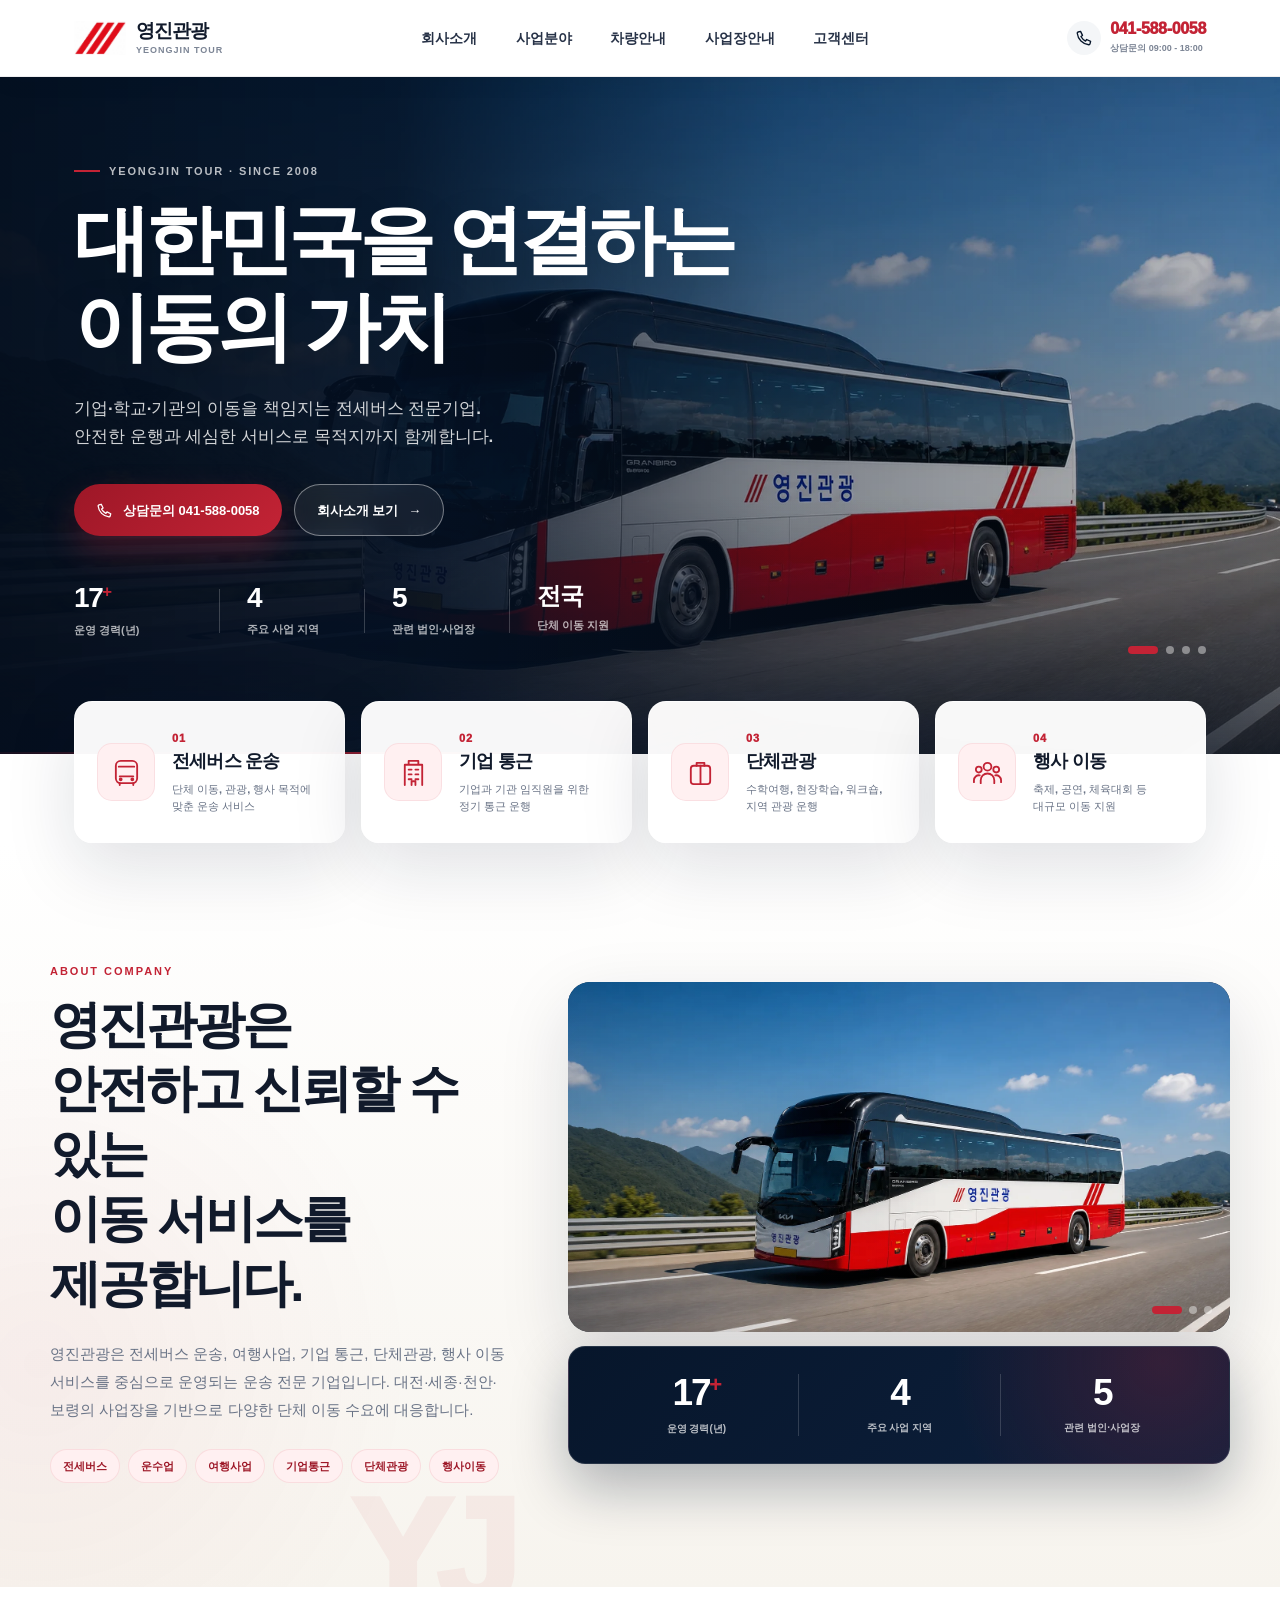
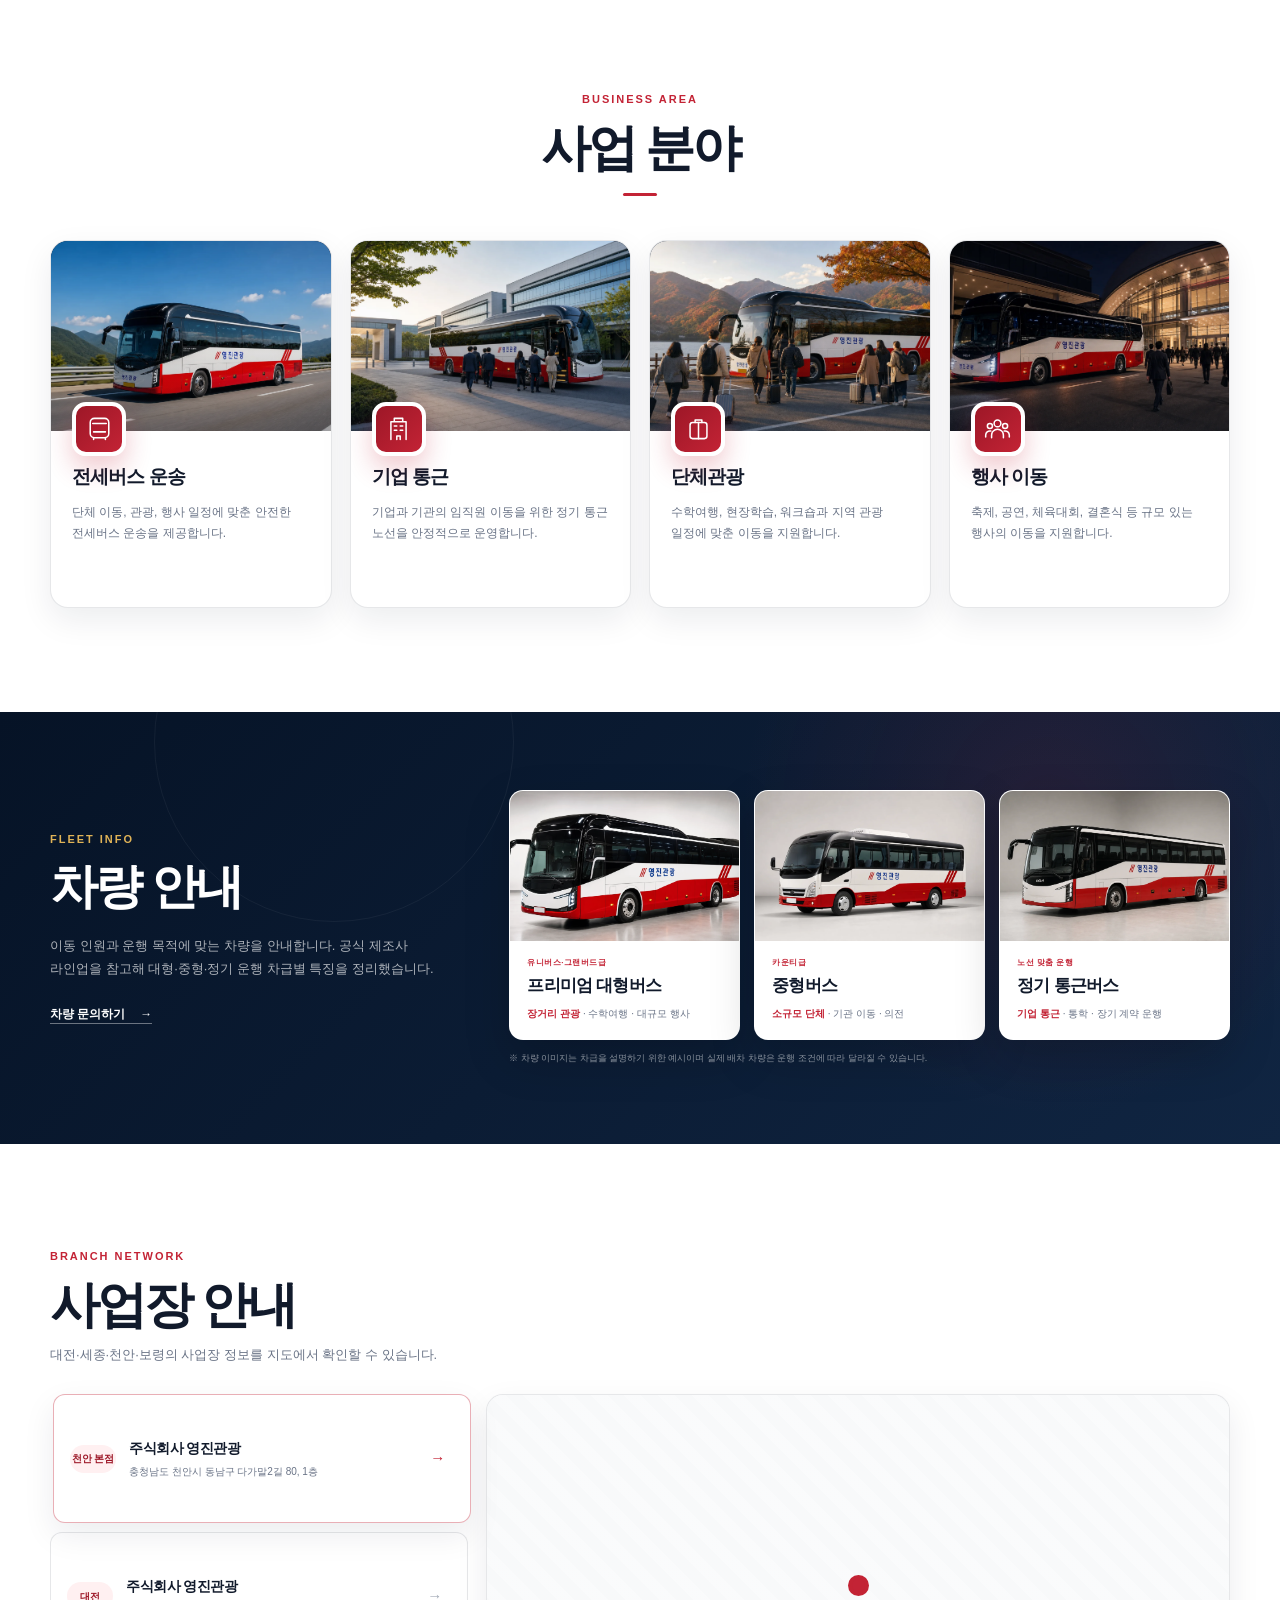
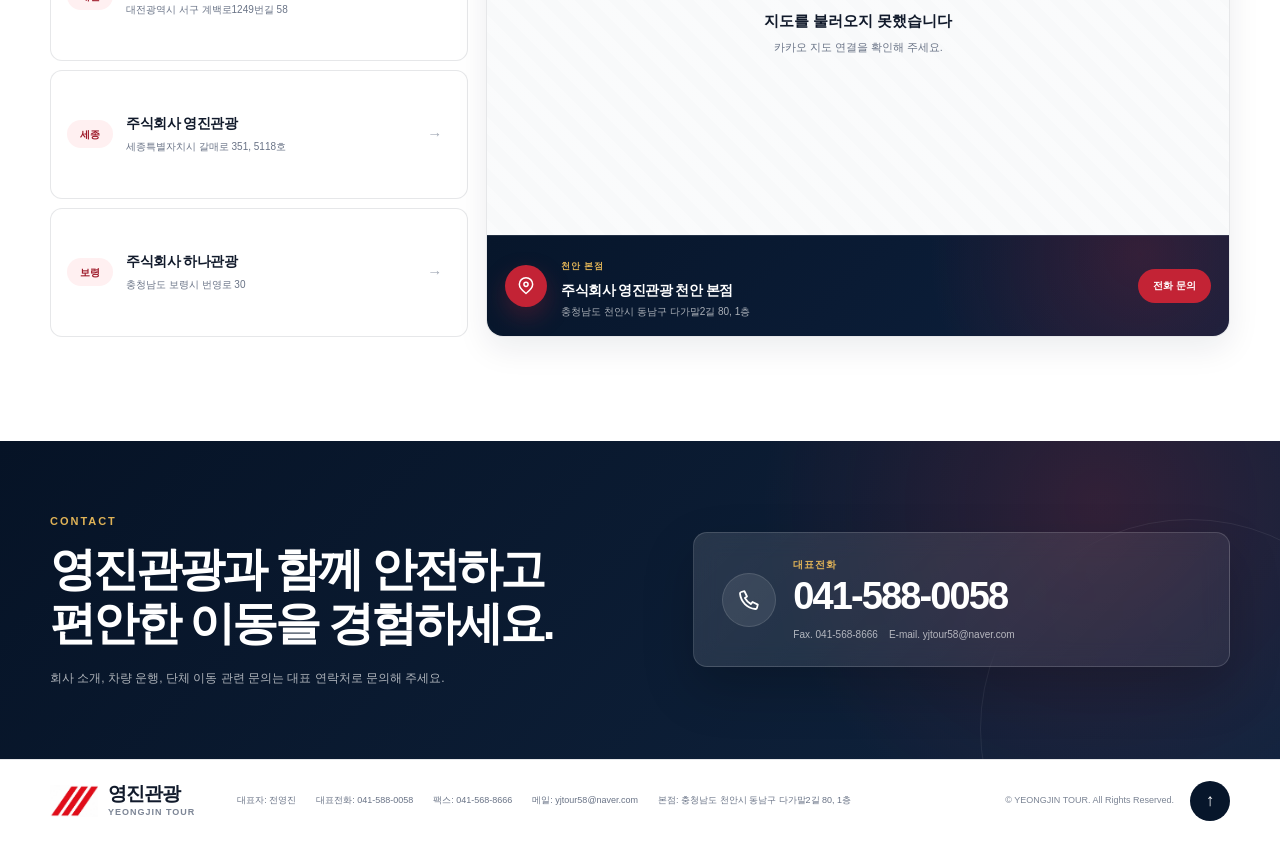
==== index.html @ 0e2caf99 "Remove registration section and mobile menu arrows" ====
<!DOCTYPE html>
<html lang="ko">
<head>
  <meta charset="UTF-8">
  <meta name="viewport" content="width=device-width, initial-scale=1, viewport-fit=cover">
  <meta name="theme-color" content="#07162b">
  <meta name="format-detection" content="telephone=no">

  <title>영진관광 | 전세버스·단체 이동 전문 기업</title>
  <meta
    name="description"
    content="영진관광은 대전·세종·천안·보령을 기반으로 전세버스, 기업 통근, 단체관광, 수학여행, 행사 이동 서비스를 제공하는 운송 전문 기업입니다."
  >

  <link rel="stylesheet" href="./styles.css?v=yj-mobile-arrow-clean-20260720">
</head>

<body>
  <a class="skip-link" href="#mainContent">본문 바로가기</a>

  <header class="site-header" id="top">
    <div class="header-inner">
      <a class="brand" href="#top" aria-label="영진관광 홈">
        <span class="brand-slash-mark" aria-hidden="true"></span>
        <span class="brand-copy">
          <strong>영진관광</strong>
          <small>YEONGJIN TOUR</small>
        </span>
      </a>

      <nav class="desktop-nav" aria-label="주요 메뉴">
        <a href="#about">회사소개</a>
        <a href="#business">사업분야</a>
        <a href="#fleet">차량안내</a>
        <a href="#locations">사업장안내</a>
        <a href="#contact">고객센터</a>
      </nav>

      <a class="header-contact" href="tel:0415880058" aria-label="영진관광 전화 041-588-0058">
        <span class="header-contact-icon" aria-hidden="true">
          <svg viewBox="0 0 24 24">
            <path d="M7.4 3.2 10 8.5 7.9 10a15.6 15.6 0 0 0 6.1 6.1l1.5-2.1 5.3 2.6-.8 3.2c-.2.8-.9 1.3-1.7 1.2C10.1 20.1 3.9 13.9 3 5.7c-.1-.8.4-1.5 1.2-1.7l3.2-.8Z"></path>
          </svg>
        </span>
        <span>
          <strong>041-588-0058</strong>
          <small>상담문의 09:00 - 18:00</small>
        </span>
      </a>

      <button
        class="menu-button"
        id="menuButton"
        type="button"
        aria-expanded="false"
        aria-controls="mobileNav"
      >
        <span></span>
        <span></span>
        <span></span>
        <span class="sr-only">메뉴 열기</span>
      </button>
    </div>

    <nav class="mobile-nav" id="mobileNav" aria-label="모바일 메뉴">
      <a href="#about">회사소개</a>
      <a href="#business">사업분야</a>
      <a href="#fleet">차량안내</a>
      <a href="#locations">사업장안내</a>
      <a href="#contact">고객센터</a>
      <a class="mobile-call" href="tel:0415880058">전화 연결 041-588-0058</a>
    </nav>
  </header>

  <main id="mainContent">
    <section class="hero-section" aria-labelledby="heroTitle">
      <div class="hero-slider" aria-hidden="true">
        <div class="hero-slider-track">
          <div class="hero-slide">
            <img
              class="hero-image"
              src="./assets/generated/business-charter.webp"
              alt=""
              fetchpriority="high"
              decoding="async"
            >
          </div>
          <div class="hero-slide">
            <img
              class="hero-image"
              src="./assets/generated/business-commute.webp"
              alt=""
              decoding="async"
            >
          </div>
          <div class="hero-slide">
            <img
              class="hero-image"
              src="./assets/generated/business-tour.webp"
              alt=""
              decoding="async"
            >
          </div>
          <div class="hero-slide">
            <img
              class="hero-image"
              src="./assets/generated/business-event.webp"
              alt=""
              decoding="async"
            >
          </div>
        </div>
      </div>
      <div class="hero-shade" aria-hidden="true"></div>
      <div class="hero-route" aria-hidden="true"></div>

      <div class="hero-inner">
        <div class="hero-copy">
          <p class="hero-eyebrow">YEONGJIN TOUR · SINCE 2008</p>
          <h1 id="heroTitle">
            대한민국을 연결하는<br>
            <span>이동의 가치</span>
          </h1>
          <p class="hero-description">
            기업·학교·기관의 이동을 책임지는 전세버스 전문기업.<br>
            안전한 운행과 세심한 서비스로 목적지까지 함께합니다.
          </p>

          <div class="hero-actions">
            <a class="button button-primary" href="tel:0415880058">
              <svg viewBox="0 0 24 24" aria-hidden="true">
                <path d="M7.4 3.2 10 8.5 7.9 10a15.6 15.6 0 0 0 6.1 6.1l1.5-2.1 5.3 2.6-.8 3.2c-.2.8-.9 1.3-1.7 1.2C10.1 20.1 3.9 13.9 3 5.7c-.1-.8.4-1.5 1.2-1.7l3.2-.8Z"></path>
              </svg>
              상담문의 041-588-0058
            </a>
            <a class="button button-ghost" href="#about">
              회사소개 보기
              <span aria-hidden="true">→</span>
            </a>
          </div>
        </div>

        <div class="hero-stats" aria-label="영진관광 주요 현황">
          <article>
            <strong>17<sup>+</sup></strong>
            <span>운영 경력(년)</span>
          </article>
          <article>
            <strong>4</strong>
            <span>주요 사업 지역</span>
          </article>
          <article>
            <strong>5</strong>
            <span>관련 법인·사업장</span>
          </article>
          <article>
            <strong class="stat-word">전국</strong>
            <span>단체 이동 지원</span>
          </article>
        </div>
      </div>

      <div class="hero-pagination" aria-label="메인 배너 선택">
        <button class="active" type="button" data-hero-slide="0" aria-label="전세버스 운송 배너 보기" aria-current="true"></button>
        <button type="button" data-hero-slide="1" aria-label="기업 통근 배너 보기"></button>
        <button type="button" data-hero-slide="2" aria-label="단체관광 배너 보기"></button>
        <button type="button" data-hero-slide="3" aria-label="행사 이동 배너 보기"></button>
      </div>
    </section>

    <section class="service-overview" aria-label="주요 서비스">
      <article class="overview-card">
        <span class="overview-icon" aria-hidden="true">
          <svg viewBox="0 0 32 32">
            <rect x="5" y="4" width="22" height="23" rx="5"></rect>
            <path d="M8 10h16M9 20h14M9 27v2M23 27v2"></path>
            <circle cx="10" cy="23" r="1"></circle>
            <circle cx="22" cy="23" r="1"></circle>
          </svg>
        </span>
        <div>
          <small>01</small>
          <h2>전세버스 운송</h2>
          <p>단체 이동, 관광, 행사 목적에 맞춘 운송 서비스</p>
        </div>
      </article>

      <article class="overview-card">
        <span class="overview-icon" aria-hidden="true">
          <svg viewBox="0 0 32 32">
            <path d="M7 29V8h18v21M11 8V4h10v4M11 13h3M18 13h3M11 18h3M18 18h3M11 23h3M18 23h3M14 29v-4h4v4"></path>
          </svg>
        </span>
        <div>
          <small>02</small>
          <h2>기업 통근</h2>
          <p>기업과 기관 임직원을 위한 정기 통근 운행</p>
        </div>
      </article>

      <article class="overview-card">
        <span class="overview-icon" aria-hidden="true">
          <svg viewBox="0 0 32 32">
            <rect x="6" y="9" width="20" height="19" rx="3"></rect>
            <path d="M12 9V6h8v3M16 9v19"></path>
          </svg>
        </span>
        <div>
          <small>03</small>
          <h2>단체관광</h2>
          <p>수학여행, 현장학습, 워크숍, 지역 관광 운행</p>
        </div>
      </article>

      <article class="overview-card">
        <span class="overview-icon" aria-hidden="true">
          <svg viewBox="0 0 32 32">
            <circle cx="16" cy="10" r="4"></circle>
            <circle cx="7" cy="13" r="3"></circle>
            <circle cx="25" cy="13" r="3"></circle>
            <path d="M9 27v-3a7 7 0 0 1 14 0v3M2 26v-2a5 5 0 0 1 6-5M30 26v-2a5 5 0 0 0-6-5"></path>
          </svg>
        </span>
        <div>
          <small>04</small>
          <h2>행사 이동</h2>
          <p>축제, 공연, 체육대회 등 대규모 이동 지원</p>
        </div>
      </article>
    </section>

    <section class="about-section section" id="about" aria-labelledby="aboutTitle">
      <div class="about-inner">
        <div class="about-copy">
          <p class="section-eyebrow">ABOUT COMPANY</p>
          <h2 id="aboutTitle">
            영진관광은<br>
            안전하고 신뢰할 수 있는<br>
            이동 서비스를 제공합니다.
          </h2>
          <p>
            영진관광은 전세버스 운송, 여행사업, 기업 통근, 단체관광,
            행사 이동 서비스를 중심으로 운영되는 운송 전문 기업입니다.
            대전·세종·천안·보령의 사업장을 기반으로 다양한 단체 이동 수요에 대응합니다.
          </p>

          <div class="keyword-list" aria-label="주요 업무">
            <span>전세버스</span>
            <span>운수업</span>
            <span>여행사업</span>
            <span>기업통근</span>
            <span>단체관광</span>
            <span>행사이동</span>
          </div>
        </div>

        <div class="about-visual">
          <div class="about-photo-wrap">
            <div class="about-slider-track">
              <figure class="about-slide">
                <img
                  src="./assets/generated/business-charter.webp"
                  alt="산길을 운행하는 영진관광 전세버스"
                  loading="lazy"
                >
              </figure>
              <figure class="about-slide">
                <img
                  src="./assets/generated/business-commute.webp"
                  alt="기업 통근 승객을 태우는 영진관광 버스"
                  loading="lazy"
                >
              </figure>
              <figure class="about-slide">
                <img
                  src="./assets/generated/business-tour.webp"
                  alt="여행객과 함께하는 영진관광 단체관광 버스"
                  loading="lazy"
                >
              </figure>
            </div>

            <div class="about-pagination" aria-label="회사소개 사진 선택">
              <button class="active" type="button" data-about-slide="0" aria-label="전세버스 사진 보기" aria-current="true"></button>
              <button type="button" data-about-slide="1" aria-label="기업 통근 사진 보기"></button>
              <button type="button" data-about-slide="2" aria-label="단체관광 사진 보기"></button>
            </div>
          </div>

          <div class="about-stat-panel">
            <article>
              <strong>17<sup>+</sup></strong>
              <span>운영 경력(년)</span>
            </article>
            <article>
              <strong>4</strong>
              <span>주요 사업 지역</span>
            </article>
            <article>
              <strong>5</strong>
              <span>관련 법인·사업장</span>
            </article>
          </div>
        </div>
      </div>
      <span class="about-watermark" aria-hidden="true">YJ</span>
    </section>

    <section class="business-section section" id="business" aria-labelledby="businessTitle">
      <div class="section-heading centered">
        <p class="section-eyebrow">BUSINESS AREA</p>
        <h2 id="businessTitle">사업 분야</h2>
        <span class="heading-line" aria-hidden="true"></span>
      </div>

      <div class="business-grid">
        <article class="business-card">
          <div class="business-photo business-photo-bus">
            <img src="./assets/generated/business-charter.webp" alt="산을 배경으로 고속도로를 달리는 영진관광 전세버스" loading="lazy">
          </div>
          <div class="business-body">
            <span class="business-icon" aria-hidden="true">
              <svg viewBox="0 0 32 32">
                <rect x="5" y="4" width="22" height="23" rx="5"></rect>
                <path d="M8 10h16M9 20h14M9 27v2M23 27v2"></path>
              </svg>
            </span>
            <h3>전세버스 운송</h3>
            <p>단체 이동, 관광, 행사 일정에 맞춘 안전한 전세버스 운송을 제공합니다.</p>
          </div>
        </article>

        <article class="business-card">
          <div class="business-photo business-photo-commute">
            <img src="./assets/generated/business-commute.webp" alt="기업 임직원이 탑승하는 영진관광 통근버스" loading="lazy">
          </div>
          <div class="business-body">
            <span class="business-icon" aria-hidden="true">
              <svg viewBox="0 0 32 32">
                <path d="M7 29V8h18v21M11 8V4h10v4M11 13h3M18 13h3M11 18h3M18 18h3M14 29v-4h4v4"></path>
              </svg>
            </span>
            <h3>기업 통근</h3>
            <p>기업과 기관의 임직원 이동을 위한 정기 통근 노선을 안정적으로 운영합니다.</p>
          </div>
        </article>

        <article class="business-card">
          <div class="business-photo business-photo-tour">
            <img src="./assets/generated/business-tour.webp" alt="관광지에서 여행객을 태우는 영진관광 버스" loading="lazy">
          </div>
          <div class="business-body">
            <span class="business-icon" aria-hidden="true">
              <svg viewBox="0 0 32 32">
                <rect x="6" y="9" width="20" height="19" rx="3"></rect>
                <path d="M12 9V6h8v3M16 9v19"></path>
              </svg>
            </span>
            <h3>단체관광</h3>
            <p>수학여행, 현장학습, 워크숍과 지역 관광 일정에 맞춘 이동을 지원합니다.</p>
          </div>
        </article>

        <article class="business-card">
          <div class="business-photo business-photo-event">
            <img src="./assets/generated/business-event.webp" alt="행사장 앞에서 참가자 이동을 지원하는 영진관광 버스" loading="lazy">
          </div>
          <div class="business-body">
            <span class="business-icon" aria-hidden="true">
              <svg viewBox="0 0 32 32">
                <circle cx="16" cy="10" r="4"></circle>
                <circle cx="7" cy="13" r="3"></circle>
                <circle cx="25" cy="13" r="3"></circle>
                <path d="M9 27v-3a7 7 0 0 1 14 0v3M2 26v-2a5 5 0 0 1 6-5M30 26v-2a5 5 0 0 0-6-5"></path>
              </svg>
            </span>
            <h3>행사 이동</h3>
            <p>축제, 공연, 체육대회, 결혼식 등 규모 있는 행사의 이동을 지원합니다.</p>
          </div>
        </article>
      </div>
    </section>

    <section class="fleet-section" id="fleet" aria-labelledby="fleetTitle">
      <div class="fleet-inner">
        <div class="fleet-copy">
          <p class="section-eyebrow light">FLEET INFO</p>
          <h2 id="fleetTitle">차량 안내</h2>
          <p>
            이동 인원과 운행 목적에 맞는 차량을 안내합니다.
            공식 제조사 라인업을 참고해 대형·중형·정기 운행 차급별 특징을 정리했습니다.
          </p>
          <a href="tel:0415880058">차량 문의하기 <span aria-hidden="true">→</span></a>
        </div>

        <div class="fleet-grid">
          <article class="fleet-card">
            <div class="fleet-photo fleet-photo-large">
              <img src="./assets/generated/fleet-large.webp" alt="영진관광 프리미엄 대형버스 예시" loading="lazy">
            </div>
            <div>
              <small>유니버스·그랜버드급</small>
              <h3>프리미엄 대형버스</h3>
              <p><span>장거리 관광</span> · 수학여행 · 대규모 행사</p>
            </div>
          </article>

          <article class="fleet-card">
            <div class="fleet-photo fleet-photo-medium">
              <img src="./assets/generated/fleet-medium.webp" alt="영진관광 중형버스 예시" loading="lazy">
            </div>
            <div>
              <small>카운티급</small>
              <h3>중형버스</h3>
              <p><span>소규모 단체</span> · 기관 이동 · 의전</p>
            </div>
          </article>

          <article class="fleet-card">
            <div class="fleet-photo fleet-photo-route">
              <img src="./assets/generated/fleet-commute.webp" alt="영진관광 정기 통근버스 예시" loading="lazy">
            </div>
            <div>
              <small>노선 맞춤 운행</small>
              <h3>정기 통근버스</h3>
              <p><span>기업 통근</span> · 통학 · 장기 계약 운행</p>
            </div>
          </article>
        </div>

        <p class="fleet-disclaimer">
          ※ 차량 이미지는 차급을 설명하기 위한 예시이며 실제 배차 차량은 운행 조건에 따라 달라질 수 있습니다.
        </p>
      </div>
    </section>

    <section class="locations-section section" id="locations" aria-labelledby="locationsTitle">
      <div class="section-heading location-heading">
        <p class="section-eyebrow">BRANCH NETWORK</p>
        <h2 id="locationsTitle">사업장 안내</h2>
        <p>대전·세종·천안·보령의 사업장 정보를 지도에서 확인할 수 있습니다.</p>
      </div>

      <div class="locations-layout">
        <div class="branch-list" aria-label="영진관광 사업장 목록">
          <button class="branch-card active" type="button" data-branch="cheonan">
            <span>천안 본점</span>
            <div>
              <strong>주식회사 영진관광</strong>
              <p>충청남도 천안시 동남구 다가말2길 80, 1층</p>
            </div>
            <i aria-hidden="true">→</i>
          </button>

          <button class="branch-card" type="button" data-branch="daejeon">
            <span>대전</span>
            <div>
              <strong>주식회사 영진관광</strong>
              <p>대전광역시 서구 계백로1249번길 58</p>
            </div>
            <i aria-hidden="true">→</i>
          </button>

          <button class="branch-card" type="button" data-branch="sejong">
            <span>세종</span>
            <div>
              <strong>주식회사 영진관광</strong>
              <p>세종특별자치시 갈매로 351, 5118호</p>
            </div>
            <i aria-hidden="true">→</i>
          </button>

          <button class="branch-card" type="button" data-branch="boryeong">
            <span>보령</span>
            <div>
              <strong>주식회사 하나관광</strong>
              <p>충청남도 보령시 번영로 30</p>
            </div>
            <i aria-hidden="true">→</i>
          </button>
        </div>

        <div class="map-panel">
          <div id="kakaoMap" class="kakao-map" aria-label="영진관광 사업장 지도">
            <div class="map-loading">
              <span class="map-loading-dot" aria-hidden="true"></span>
              <strong>지도를 불러오는 중입니다</strong>
              <p>카카오 지도 API를 확인하고 있습니다.</p>
            </div>
          </div>

          <article class="selected-branch-card" aria-live="polite">
            <span class="selected-branch-marker" aria-hidden="true">
              <svg viewBox="0 0 24 24">
                <path d="M20 10c0 5-8 11-8 11S4 15 4 10a8 8 0 1 1 16 0Z"></path>
                <circle cx="12" cy="10" r="2.5"></circle>
              </svg>
            </span>
            <div class="selected-branch-copy">
              <span id="selectedBranchRegion">천안 본점</span>
              <strong id="selectedBranchName">주식회사 영진관광 천안 본점</strong>
              <p id="selectedBranchAddress">충청남도 천안시 동남구 다가말2길 80, 1층</p>
            </div>
            <a class="selected-branch-call" href="tel:0415880058">전화 문의</a>
          </article>
        </div>
      </div>
    </section>

    <section class="contact-section" id="contact" aria-labelledby="contactTitle">
      <div class="contact-inner">
        <div class="contact-copy">
          <p class="section-eyebrow light">CONTACT</p>
          <h2 id="contactTitle">
            영진관광과 함께 안전하고<br>
            편안한 이동을 경험하세요.
          </h2>
          <p>회사 소개, 차량 운행, 단체 이동 관련 문의는 대표 연락처로 문의해 주세요.</p>
        </div>

        <a class="contact-call" href="tel:0415880058">
          <span class="contact-call-icon" aria-hidden="true">
            <svg viewBox="0 0 24 24">
              <path d="M7.4 3.2 10 8.5 7.9 10a15.6 15.6 0 0 0 6.1 6.1l1.5-2.1 5.3 2.6-.8 3.2c-.2.8-.9 1.3-1.7 1.2C10.1 20.1 3.9 13.9 3 5.7c-.1-.8.4-1.5 1.2-1.7l3.2-.8Z"></path>
            </svg>
          </span>
          <span class="contact-call-copy">
            <small>대표전화</small>
            <strong>041-588-0058</strong>
            <span>Fax. 041-568-8666 &nbsp;&nbsp; E-mail. yjtour58@naver.com</span>
          </span>
        </a>
      </div>
    </section>

  </main>

  <footer class="site-footer">
    <div class="footer-inner">
      <div class="footer-brand">
        <span class="brand-slash-mark footer-slash-mark" aria-hidden="true"></span>
        <span>
          <strong>영진관광</strong>
          <small>YEONGJIN TOUR</small>
        </span>
      </div>

      <div class="footer-details">
        <span>대표자: 전영진</span>
        <span>대표전화: 041-588-0058</span>
        <span>팩스: 041-568-8666</span>
        <span>메일: yjtour58@naver.com</span>
        <span>본점: 충청남도 천안시 동남구 다가말2길 80, 1층</span>
      </div>

      <small class="copyright">© YEONGJIN TOUR. All Rights Reserved.</small>

      <a class="to-top" href="#top" aria-label="페이지 맨 위로 이동">
        <span aria-hidden="true">↑</span>
      </a>
    </div>
  </footer>

  <script src="./map-config.js?v=yj-mobile-arrow-clean-20260720"></script>
  <script src="./app.js?v=yj-mobile-arrow-clean-20260720"></script>
</body>
</html>
---- styles.css ----
:root {
  --red: #c32335;
  --red-deep: #9d1727;
  --red-soft: #fff0f1;
  --navy: #07162b;
  --navy-2: #0d203d;
  --navy-3: #152b4d;
  --ink: #111a2b;
  --muted: #697386;
  --paper: #ffffff;
  --warm: #f7f4ee;
  --gold: #e0b357;
  --line: rgba(17, 26, 43, 0.1);
  --shadow-sm: 0 12px 32px rgba(12, 27, 49, 0.08);
  --shadow-md: 0 24px 70px rgba(12, 27, 49, 0.13);
  --shadow-red: 0 16px 34px rgba(195, 35, 53, 0.28);
  --content: 1180px;
}

*,
*::before,
*::after {
  box-sizing: border-box;
}

html {
  scroll-behavior: smooth;
  scroll-padding-top: 76px;
  -webkit-text-size-adjust: 100%;
  text-size-adjust: 100%;
}

body {
  margin: 0;
  overflow-x: hidden;
  color: var(--ink);
  background: var(--paper);
  font-family: Pretendard, SUIT, "Noto Sans KR", "Apple SD Gothic Neo", -apple-system, BlinkMacSystemFont, sans-serif;
  line-height: 1.5;
  word-break: keep-all;
  -webkit-font-smoothing: antialiased;
}

body.menu-open {
  overflow: hidden;
}

a {
  color: inherit;
  text-decoration: none;
}

button,
input {
  font: inherit;
}

button,
a {
  -webkit-tap-highlight-color: transparent;
}

button {
  color: inherit;
}

img,
svg {
  display: block;
}

img {
  max-width: 100%;
}

svg {
  fill: none;
  stroke: currentColor;
  stroke-linecap: round;
  stroke-linejoin: round;
  stroke-width: 1.8;
}

:focus-visible {
  outline: 3px solid rgba(195, 35, 53, 0.48);
  outline-offset: 3px;
}

.skip-link {
  position: fixed;
  top: 12px;
  left: 12px;
  z-index: 999;
  padding: 10px 14px;
  color: #fff;
  background: var(--red);
  border-radius: 8px;
  transform: translateY(-160%);
}

.skip-link:focus {
  transform: translateY(0);
}

.sr-only {
  position: absolute;
  width: 1px;
  height: 1px;
  padding: 0;
  margin: -1px;
  overflow: hidden;
  clip: rect(0, 0, 0, 0);
  white-space: nowrap;
  border: 0;
}

.section {
  padding: 104px 24px;
}

.section-eyebrow {
  margin: 0 0 13px;
  color: var(--red);
  font-size: 11px;
  font-weight: 900;
  letter-spacing: 0.18em;
}

.section-eyebrow.light {
  color: var(--gold);
}

.section-heading h2,
.location-heading h2 {
  margin: 0;
  color: var(--ink);
  font-size: clamp(34px, 4vw, 50px);
  font-weight: 900;
  line-height: 1.1;
  letter-spacing: -0.065em;
}

.section-heading.centered {
  margin-bottom: 44px;
  text-align: center;
}

.heading-line {
  display: block;
  width: 34px;
  height: 3px;
  margin: 17px auto 0;
  background: var(--red);
  border-radius: 999px;
}

/* Header */

.site-header {
  position: sticky;
  top: 0;
  z-index: 100;
  background: rgba(255, 255, 255, 0.96);
  border-bottom: 1px solid rgba(17, 26, 43, 0.07);
  box-shadow: 0 5px 24px rgba(7, 22, 43, 0.04);
  backdrop-filter: blur(18px) saturate(1.3);
  -webkit-backdrop-filter: blur(18px) saturate(1.3);
}

.header-inner {
  display: grid;
  grid-template-columns: auto 1fr auto;
  align-items: center;
  gap: 34px;
  width: min(100%, var(--content));
  height: 76px;
  margin: 0 auto;
  padding: 0 24px;
}

.brand,
.footer-brand {
  display: inline-flex;
  align-items: center;
  gap: 10px;
}

.brand-slash-mark {
  display: block;
  flex: 0 0 auto;
  width: 52px;
  height: 34px;
  background-image: url("./assets/brand/yeongjin-logo.webp");
  background-repeat: no-repeat;
  background-position: -14px -31px;
  background-size: auto 90px;
}

.brand-copy strong,
.footer-brand strong {
  display: block;
  color: var(--ink);
  font-size: 19px;
  font-weight: 950;
  line-height: 1.05;
  letter-spacing: -0.055em;
}

.brand-copy small,
.footer-brand small {
  display: block;
  margin-top: 5px;
  color: #7c8595;
  font-size: 9px;
  font-weight: 800;
  line-height: 1;
  letter-spacing: 0.11em;
}

.footer-slash-mark {
  width: 48px;
  height: 32px;
  background-position: -13px -29px;
  background-size: auto 84px;
}

.desktop-nav {
  display: flex;
  justify-content: center;
  gap: clamp(22px, 3vw, 40px);
}

.desktop-nav a {
  position: relative;
  display: inline-flex;
  align-items: center;
  height: 76px;
  color: #273247;
  font-size: 14px;
  font-weight: 800;
}

.desktop-nav a::after {
  position: absolute;
  bottom: 0;
  left: 50%;
  width: 0;
  height: 3px;
  content: "";
  background: var(--red);
  border-radius: 999px 999px 0 0;
  transform: translateX(-50%);
  transition: width 180ms ease;
}

.desktop-nav a:hover {
  color: var(--red-deep);
}

.desktop-nav a:hover::after {
  width: 24px;
}

.header-contact {
  display: grid;
  grid-template-columns: 34px auto;
  align-items: center;
  column-gap: 9px;
}

.header-contact-icon {
  display: grid;
  grid-row: 1;
  place-items: center;
  width: 34px;
  height: 34px;
  color: var(--navy);
  background: #f4f6f8;
  border-radius: 50%;
}

.header-contact-icon svg {
  width: 18px;
  height: 18px;
}

.header-contact strong {
  display: block;
  color: var(--red);
  font-size: 16px;
  font-weight: 950;
  line-height: 1.1;
  letter-spacing: -0.02em;
}

.header-contact small {
  display: block;
  margin-top: 4px;
  color: #7c8595;
  font-size: 9px;
  font-weight: 700;
}

.menu-button,
.mobile-nav {
  display: none;
}

/* Hero */

.hero-section {
  position: relative;
  min-height: 640px;
  overflow: hidden;
  color: #fff;
  background: var(--navy);
}

.hero-slider {
  position: absolute;
  inset: 0;
  overflow: hidden;
}

.hero-slider-track {
  display: flex;
  width: 100%;
  height: 100%;
  transition: transform 900ms cubic-bezier(0.22, 0.72, 0.18, 1);
  will-change: transform;
}

.hero-slide {
  flex: 0 0 100%;
  min-width: 0;
  height: 100%;
}

.hero-image {
  display: block;
  width: 100%;
  height: 100%;
  object-fit: cover;
  object-position: 60% 52%;
  filter: saturate(0.96) contrast(1.05) brightness(0.9);
}

.hero-shade {
  position: absolute;
  inset: 0;
  background:
    linear-gradient(90deg, rgba(4, 14, 29, 0.97) 0%, rgba(5, 17, 35, 0.9) 31%, rgba(6, 20, 41, 0.42) 61%, rgba(7, 19, 36, 0.13) 100%),
    linear-gradient(0deg, rgba(3, 12, 25, 0.72) 0%, transparent 38%);
}

.hero-route {
  position: absolute;
  right: 50%;
  bottom: 0;
  width: 54%;
  height: 2px;
  opacity: 0.82;
  background: linear-gradient(90deg, transparent, var(--red) 70%, transparent);
}

.hero-inner {
  position: relative;
  z-index: 2;
  display: flex;
  flex-direction: column;
  justify-content: center;
  width: min(100%, var(--content));
  min-height: 640px;
  margin: 0 auto;
  padding: 78px 24px 116px;
}

.hero-copy {
  max-width: 660px;
}

.hero-eyebrow {
  display: inline-flex;
  align-items: center;
  gap: 9px;
  margin: 0 0 18px;
  color: rgba(255, 255, 255, 0.72);
  font-size: 11px;
  font-weight: 800;
  letter-spacing: 0.17em;
}

.hero-eyebrow::before {
  display: block;
  width: 26px;
  height: 2px;
  content: "";
  background: var(--red);
}

.hero-copy h1 {
  margin: 0;
  color: #fff;
  font-size: clamp(46px, 6vw, 76px);
  font-weight: 900;
  line-height: 1.14;
  letter-spacing: -0.062em;
  text-shadow: 0 18px 44px rgba(0, 0, 0, 0.22);
}

.hero-pagination {
  position: absolute;
  right: max(24px, calc((100% - var(--content)) / 2 + 24px));
  bottom: 100px;
  z-index: 4;
  display: flex;
  gap: 8px;
  align-items: center;
}

.hero-pagination button,
.about-pagination button {
  width: 8px;
  height: 8px;
  padding: 0;
  cursor: pointer;
  background: rgba(255, 255, 255, 0.42);
  border: 0;
  border-radius: 999px;
  transition: width 220ms ease, background 220ms ease;
}

.hero-pagination button.active,
.about-pagination button.active {
  width: 30px;
  background: var(--red);
}

.hero-pagination button:focus-visible,
.about-pagination button:focus-visible {
  outline: 3px solid rgba(255, 255, 255, 0.86);
  outline-offset: 3px;
}

.hero-copy h1 span {
  color: #fff;
}

.hero-description {
  margin: 24px 0 0;
  color: rgba(255, 255, 255, 0.82);
  font-size: 17px;
  font-weight: 580;
  line-height: 1.7;
}

.hero-actions {
  display: flex;
  flex-wrap: wrap;
  gap: 12px;
  margin-top: 32px;
}

.button {
  display: inline-flex;
  align-items: center;
  justify-content: center;
  gap: 10px;
  min-height: 52px;
  padding: 0 22px;
  font-size: 13px;
  font-weight: 850;
  border-radius: 999px;
  transition: transform 180ms ease, box-shadow 180ms ease, background 180ms ease;
}

.button:hover {
  transform: translateY(-2px);
}

.button svg {
  width: 17px;
  height: 17px;
}

.button-primary {
  color: #fff;
  background: linear-gradient(135deg, var(--red-deep), var(--red));
  box-shadow: var(--shadow-red);
}

.button-primary:hover {
  box-shadow: 0 20px 42px rgba(195, 35, 53, 0.36);
}

.button-ghost {
  color: #fff;
  background: rgba(255, 255, 255, 0.07);
  border: 1px solid rgba(255, 255, 255, 0.42);
  backdrop-filter: blur(8px);
}

.button-ghost:hover {
  background: rgba(255, 255, 255, 0.13);
}

.hero-stats {
  display: flex;
  flex-wrap: wrap;
  gap: 0;
  margin-top: 48px;
}

.hero-stats article {
  position: relative;
  min-width: 145px;
  padding: 0 28px;
}

.hero-stats article:first-child {
  padding-left: 0;
}

.hero-stats article + article::before {
  position: absolute;
  top: 5px;
  bottom: 5px;
  left: 0;
  width: 1px;
  content: "";
  background: rgba(255, 255, 255, 0.2);
}

.hero-stats strong {
  display: block;
  color: #fff;
  font-size: 28px;
  font-weight: 900;
  line-height: 1;
  letter-spacing: -0.05em;
}

.hero-stats strong.stat-word {
  font-size: 24px;
}

.hero-stats sup,
.about-stat-panel sup {
  color: var(--red);
  font-size: 0.6em;
}

.hero-stats span {
  display: block;
  margin-top: 9px;
  color: rgba(255, 255, 255, 0.68);
  font-size: 11px;
  font-weight: 700;
}

/* Overview */

.service-overview {
  position: relative;
  z-index: 8;
  display: grid;
  grid-template-columns: repeat(4, minmax(0, 1fr));
  gap: 16px;
  width: min(100%, var(--content));
  margin: -53px auto 0;
  padding: 0 24px;
}

.overview-card {
  display: grid;
  grid-template-columns: 58px minmax(0, 1fr);
  gap: 17px;
  align-items: center;
  min-height: 142px;
  padding: 24px 22px;
  background: rgba(255, 255, 255, 0.97);
  border: 1px solid rgba(255, 255, 255, 0.8);
  border-radius: 18px;
  box-shadow: var(--shadow-md);
  transition: transform 180ms ease, box-shadow 180ms ease;
}

.overview-card:hover {
  transform: translateY(-5px);
  box-shadow: 0 28px 76px rgba(12, 27, 49, 0.16);
}

.overview-icon {
  display: grid;
  place-items: center;
  width: 58px;
  height: 58px;
  color: var(--red);
  background: var(--red-soft);
  border: 1px solid rgba(195, 35, 53, 0.08);
  border-radius: 15px;
}

.overview-icon svg {
  width: 31px;
  height: 31px;
  stroke-width: 1.9;
}

.overview-card small {
  display: block;
  color: var(--red);
  font-size: 11px;
  font-weight: 950;
  letter-spacing: 0.07em;
}

.overview-card h2 {
  margin: 4px 0 0;
  color: var(--ink);
  font-size: 18px;
  font-weight: 900;
  line-height: 1.25;
  letter-spacing: -0.045em;
}

.overview-card p {
  margin: 8px 0 0;
  color: var(--muted);
  font-size: 11px;
  font-weight: 560;
  line-height: 1.55;
}

/* About */

.about-section {
  position: relative;
  overflow: hidden;
  padding-top: 120px;
  background:
    radial-gradient(circle at 3% 70%, rgba(195, 35, 53, 0.05), transparent 28%),
    linear-gradient(180deg, #fff 0%, var(--warm) 100%);
}

.about-inner {
  position: relative;
  z-index: 2;
  display: grid;
  grid-template-columns: 0.82fr 1.18fr;
  gap: 58px;
  align-items: center;
  width: min(100%, var(--content));
  margin: 0 auto;
}

.about-copy h2 {
  margin: 0;
  color: var(--ink);
  font-size: clamp(34px, 4.2vw, 51px);
  font-weight: 900;
  line-height: 1.27;
  letter-spacing: -0.058em;
}

.about-copy > p:not(.section-eyebrow) {
  margin: 24px 0 0;
  color: var(--muted);
  font-size: 15px;
  line-height: 1.85;
}

.keyword-list {
  display: flex;
  flex-wrap: wrap;
  gap: 8px;
  margin-top: 25px;
}

.keyword-list span {
  padding: 8px 12px;
  color: var(--red-deep);
  font-size: 11px;
  font-weight: 850;
  background: var(--red-soft);
  border: 1px solid rgba(195, 35, 53, 0.09);
  border-radius: 999px;
}

.about-visual {
  position: relative;
  display: grid;
  gap: 14px;
}

.about-photo-wrap {
  position: relative;
  height: 350px;
  overflow: hidden;
  background: var(--navy);
  border-radius: 22px;
  box-shadow: var(--shadow-md);
}

.about-photo-wrap::after {
  position: absolute;
  inset: 0;
  content: "";
  pointer-events: none;
  background: linear-gradient(90deg, rgba(7, 22, 43, 0.2), transparent 56%);
  border-radius: 22px;
}

.about-slider-track {
  display: flex;
  width: 100%;
  height: 100%;
  transition: transform 820ms cubic-bezier(0.22, 0.72, 0.18, 1);
  will-change: transform;
}

.about-slide {
  flex: 0 0 100%;
  min-width: 0;
  height: 100%;
  margin: 0;
}

.about-slide img {
  display: block;
  width: 100%;
  height: 100%;
  object-fit: cover;
  object-position: center;
  filter: saturate(0.95) brightness(1.02);
}

.about-pagination {
  position: absolute;
  right: 18px;
  bottom: 18px;
  z-index: 3;
  display: flex;
  gap: 7px;
  align-items: center;
}

.about-stat-panel {
  position: relative;
  right: auto;
  bottom: auto;
  display: grid;
  grid-template-columns: repeat(3, minmax(0, 1fr));
  width: 100%;
  padding: 27px 26px;
  color: #fff;
  background:
    radial-gradient(circle at 90% 12%, rgba(195, 35, 53, 0.22), transparent 35%),
    linear-gradient(135deg, var(--navy), var(--navy-2));
  border: 1px solid rgba(255, 255, 255, 0.12);
  border-radius: 17px;
  box-shadow: 0 24px 55px rgba(7, 22, 43, 0.3);
}

.about-stat-panel article {
  padding: 0 18px;
  text-align: center;
}

.about-stat-panel article + article {
  border-left: 1px solid rgba(255, 255, 255, 0.16);
}

.about-stat-panel strong {
  display: block;
  font-size: 37px;
  font-weight: 900;
  line-height: 1;
  letter-spacing: -0.06em;
}

.about-stat-panel span {
  display: block;
  margin-top: 9px;
  color: rgba(255, 255, 255, 0.72);
  font-size: 10px;
  font-weight: 700;
}

.about-watermark {
  position: absolute;
  bottom: -42px;
  left: calc(50% - 290px);
  color: rgba(195, 35, 53, 0.055);
  font-size: 150px;
  font-weight: 950;
  line-height: 1;
  letter-spacing: -0.1em;
}

/* Business */

.business-section {
  width: min(100%, calc(var(--content) + 48px));
  margin: 0 auto;
  background: #fff;
}

.business-grid {
  display: grid;
  grid-template-columns: repeat(4, minmax(0, 1fr));
  gap: 18px;
}

.business-card {
  overflow: hidden;
  background: #fff;
  border: 1px solid var(--line);
  border-radius: 18px;
  box-shadow: var(--shadow-sm);
  transition: transform 200ms ease, box-shadow 200ms ease;
}

.business-card:hover {
  transform: translateY(-6px);
  box-shadow: var(--shadow-md);
}

.business-photo {
  position: relative;
  height: 190px;
  overflow: hidden;
  background: var(--navy);
}

.business-photo::after {
  position: absolute;
  inset: 0;
  content: "";
  background: linear-gradient(180deg, transparent 52%, rgba(7, 22, 43, 0.3));
}

.business-photo img {
  width: 100%;
  height: 100%;
  object-fit: cover;
  object-position: center;
  transition: transform 380ms ease;
}

.business-card:hover .business-photo img {
  transform: scale(1.025);
}

.business-photo-bus img {
  object-position: 56% 50%;
}

.business-photo-commute img {
  object-position: 56% 50%;
}

.business-photo-tour img {
  object-position: 54% 50%;
}

.business-photo-event img {
  object-position: 50% 50%;
}

.business-body {
  position: relative;
  min-height: 176px;
  padding: 32px 21px 23px;
}

.business-icon {
  position: absolute;
  top: -29px;
  left: 21px;
  display: grid;
  place-items: center;
  width: 54px;
  height: 54px;
  color: #fff;
  background: linear-gradient(135deg, var(--red-deep), var(--red));
  border: 4px solid #fff;
  border-radius: 14px;
  box-shadow: 0 12px 26px rgba(195, 35, 53, 0.24);
}

.business-icon svg {
  width: 27px;
  height: 27px;
}

.business-body h3 {
  margin: 0;
  color: var(--ink);
  font-size: 19px;
  font-weight: 900;
  letter-spacing: -0.05em;
}

.business-body p {
  margin: 11px 0 0;
  color: var(--muted);
  font-size: 12px;
  line-height: 1.7;
}

/* Fleet */

.fleet-section {
  position: relative;
  overflow: hidden;
  padding: 78px 24px;
  color: #fff;
  background:
    radial-gradient(circle at 82% 22%, rgba(195, 35, 53, 0.13), transparent 28%),
    linear-gradient(135deg, #061326, #102542);
}

.fleet-section::before {
  position: absolute;
  top: -150px;
  left: 12%;
  width: 360px;
  height: 360px;
  content: "";
  border: 1px solid rgba(255, 255, 255, 0.05);
  border-radius: 50%;
}

.fleet-inner {
  position: relative;
  z-index: 1;
  display: grid;
  grid-template-columns: 0.72fr 1.28fr;
  column-gap: 54px;
  row-gap: 12px;
  align-items: start;
  width: min(100%, var(--content));
  margin: 0 auto;
}

.fleet-copy {
  grid-row: 1 / span 2;
  align-self: center;
}

.fleet-copy h2 {
  margin: 0;
  color: #fff;
  font-size: clamp(34px, 4vw, 48px);
  font-weight: 900;
  line-height: 1.12;
  letter-spacing: -0.06em;
}

.fleet-copy > p:not(.section-eyebrow) {
  margin: 20px 0 0;
  color: rgba(255, 255, 255, 0.67);
  font-size: 13px;
  line-height: 1.78;
}

.fleet-copy > a {
  display: inline-flex;
  align-items: center;
  gap: 15px;
  margin-top: 25px;
  color: #fff;
  font-size: 12px;
  font-weight: 850;
  border-bottom: 1px solid rgba(255, 255, 255, 0.4);
}

.fleet-grid {
  display: grid;
  grid-template-columns: repeat(3, minmax(0, 1fr));
  gap: 14px;
}

.fleet-card {
  overflow: hidden;
  color: var(--ink);
  background: #fff;
  border: 1px solid rgba(255, 255, 255, 0.55);
  border-radius: 14px;
  box-shadow: 0 18px 46px rgba(0, 0, 0, 0.2);
}

.fleet-photo {
  height: 150px;
  overflow: hidden;
  background: linear-gradient(180deg, #f7f8f9, #e9edf1);
}

.fleet-photo img {
  width: 100%;
  height: 100%;
  object-fit: cover;
  object-position: center;
}

.fleet-photo-large img {
  object-position: 52% 50%;
}

.fleet-photo-medium img {
  object-position: 50% 50%;
}

.fleet-photo-route img {
  object-position: 50% 50%;
}

.fleet-card > div:last-child {
  padding: 16px 17px 18px;
}

.fleet-card h3 {
  margin: 4px 0 0;
  font-size: 17px;
  font-weight: 900;
  letter-spacing: -0.045em;
}

.fleet-card small {
  display: block;
  color: var(--red);
  font-size: 8px;
  font-weight: 900;
  letter-spacing: 0.06em;
}

.fleet-card p {
  margin: 8px 0 0;
  color: var(--muted);
  font-size: 10px;
  line-height: 1.5;
}

.fleet-card p span {
  color: var(--red);
  font-weight: 850;
}

.fleet-disclaimer {
  grid-column: 2;
  margin: 0;
  color: rgba(255, 255, 255, 0.52);
  font-size: 9px;
  line-height: 1.55;
}

/* Locations */

.locations-section {
  width: min(100%, calc(var(--content) + 48px));
  margin: 0 auto;
}

.location-heading {
  margin-bottom: 30px;
}

.location-heading > p:last-child {
  margin: 12px 0 0;
  color: var(--muted);
  font-size: 13px;
}

.locations-layout {
  display: grid;
  grid-template-columns: 0.72fr 1.28fr;
  gap: 18px;
  align-items: stretch;
  min-width: 0;
}

.branch-list {
  display: grid;
  align-content: stretch;
  gap: 9px;
  min-width: 0;
}

.branch-card {
  display: grid;
  grid-template-columns: 46px minmax(0, 1fr) 24px;
  gap: 13px;
  align-items: center;
  width: 100%;
  min-height: 86px;
  padding: 15px 16px;
  text-align: left;
  cursor: pointer;
  background: #fff;
  border: 1px solid var(--line);
  border-radius: 12px;
  transition: transform 170ms ease, border 170ms ease, box-shadow 170ms ease;
}

.branch-card:hover,
.branch-card.active {
  border-color: rgba(195, 35, 53, 0.36);
  box-shadow: var(--shadow-sm);
  transform: translateX(3px);
}

.branch-card > span {
  display: grid;
  place-items: center;
  width: 46px;
  height: 28px;
  color: var(--red-deep);
  font-size: 10px;
  font-weight: 900;
  background: var(--red-soft);
  border-radius: 999px;
}

.branch-card strong {
  display: block;
  color: var(--ink);
  font-size: 14px;
  font-weight: 900;
  letter-spacing: -0.035em;
}

.branch-card p {
  margin: 6px 0 0;
  color: var(--muted);
  font-size: 10px;
  line-height: 1.45;
}

.branch-card i {
  color: #a5acb8;
  font-size: 15px;
  font-style: normal;
}

.branch-card.active i {
  color: var(--red);
}

.map-panel {
  display: grid;
  grid-template-rows: minmax(440px, auto) auto;
  min-width: 0;
  overflow: hidden;
  background: #fff;
  border: 1px solid var(--line);
  border-radius: 17px;
  box-shadow: var(--shadow-sm);
}

.kakao-map {
  min-width: 0;
  width: 100%;
  height: 440px;
}

.map-loading {
  display: flex;
  flex-direction: column;
  align-items: center;
  justify-content: center;
  height: 100%;
  padding: 30px;
  color: var(--muted);
  text-align: center;
  background:
    linear-gradient(rgba(255, 255, 255, 0.7), rgba(255, 255, 255, 0.7)),
    repeating-linear-gradient(45deg, #eef1f4 0 12px, #e7ebef 12px 24px);
}

.map-loading-dot {
  width: 13px;
  height: 13px;
  margin-bottom: 14px;
  background: var(--red);
  border: 4px solid rgba(195, 35, 53, 0.18);
  border-radius: 50%;
  box-sizing: content-box;
}

.map-loading strong {
  color: var(--ink);
  font-size: 15px;
  font-weight: 900;
}

.map-loading p {
  margin: 7px 0 0;
  font-size: 11px;
}

.selected-branch-card {
  display: grid;
  grid-template-columns: 42px minmax(0, 1fr) auto;
  gap: 14px;
  align-items: center;
  width: 100%;
  min-height: 94px;
  padding: 16px 18px;
  color: #fff;
  background:
    radial-gradient(circle at 88% 18%, rgba(195, 35, 53, 0.22), transparent 32%),
    linear-gradient(135deg, var(--navy), var(--navy-2));
  border-top: 1px solid rgba(255, 255, 255, 0.1);
}

.selected-branch-marker {
  display: grid;
  place-items: center;
  width: 42px;
  height: 42px;
  color: #fff;
  background: var(--red);
  border-radius: 50%;
  box-shadow: 0 10px 24px rgba(195, 35, 53, 0.28);
}

.selected-branch-marker svg {
  width: 20px;
  height: 20px;
}

.selected-branch-copy {
  min-width: 0;
}

.selected-branch-copy > span {
  color: var(--gold);
  font-size: 9px;
  font-weight: 900;
  letter-spacing: 0.08em;
}

.selected-branch-copy strong {
  display: block;
  margin-top: 5px;
  font-size: 14px;
  font-weight: 900;
  line-height: 1.35;
  letter-spacing: -0.04em;
}

.selected-branch-copy p {
  margin: 5px 0 0;
  color: rgba(255, 255, 255, 0.66);
  font-size: 10px;
  line-height: 1.45;
}

.selected-branch-call {
  display: inline-flex;
  align-items: center;
  justify-content: center;
  min-height: 34px;
  padding: 0 15px;
  color: #fff;
  font-size: 10px;
  font-weight: 850;
  background: var(--red);
  border-radius: 999px;
}

.marker-label {
  padding: 7px 11px;
  color: var(--ink);
  font-family: Pretendard, SUIT, "Apple SD Gothic Neo", sans-serif;
  font-size: 10px;
  font-weight: 900;
  background: #fff;
  border: 2px solid var(--red);
  border-radius: 999px;
  box-shadow: 0 8px 18px rgba(7, 22, 43, 0.18);
}

/* Contact */

.contact-section {
  position: relative;
  overflow: hidden;
  padding: 72px 24px;
  color: #fff;
  background:
    radial-gradient(circle at 86% 20%, rgba(195, 35, 53, 0.2), transparent 30%),
    linear-gradient(135deg, #061326, #10243f);
}

.contact-section::before {
  position: absolute;
  right: -120px;
  bottom: -180px;
  width: 420px;
  height: 420px;
  content: "";
  border: 1px solid rgba(255, 255, 255, 0.07);
  border-radius: 50%;
}

.contact-inner {
  position: relative;
  z-index: 1;
  display: grid;
  grid-template-columns: 1fr 0.92fr;
  gap: 60px;
  align-items: center;
  width: min(100%, var(--content));
  margin: 0 auto;
}

.contact-copy h2 {
  margin: 0;
  color: #fff;
  font-size: clamp(32px, 4vw, 46px);
  font-weight: 900;
  line-height: 1.18;
  letter-spacing: -0.065em;
}

.contact-copy > p:last-child {
  margin: 18px 0 0;
  color: rgba(255, 255, 255, 0.68);
  font-size: 12px;
}

.contact-call {
  display: grid;
  grid-template-columns: 54px minmax(0, 1fr);
  gap: 17px;
  align-items: center;
  min-height: 128px;
  padding: 24px 28px;
  background: linear-gradient(135deg, rgba(255, 255, 255, 0.12), rgba(255, 255, 255, 0.055));
  border: 1px solid rgba(255, 255, 255, 0.15);
  border-radius: 14px;
  box-shadow: 0 22px 52px rgba(0, 0, 0, 0.2);
  backdrop-filter: blur(12px);
  -webkit-backdrop-filter: blur(12px);
  transition: transform 180ms ease, border 180ms ease;
}

.contact-call:hover {
  border-color: rgba(255, 255, 255, 0.3);
  transform: translateY(-3px);
}

.contact-call-icon {
  display: grid;
  place-items: center;
  width: 54px;
  height: 54px;
  color: #fff;
  background: rgba(255, 255, 255, 0.09);
  border: 1px solid rgba(255, 255, 255, 0.12);
  border-radius: 50%;
}

.contact-call-icon svg {
  width: 24px;
  height: 24px;
}

.contact-call-copy small {
  display: block;
  color: var(--gold);
  font-size: 10px;
  font-weight: 900;
  letter-spacing: 0.08em;
}

.contact-call-copy strong {
  display: block;
  margin-top: 4px;
  color: #fff;
  font-size: clamp(27px, 3vw, 38px);
  font-weight: 900;
  line-height: 1.1;
  letter-spacing: -0.05em;
}

.contact-call-copy > span {
  display: block;
  margin-top: 9px;
  color: rgba(255, 255, 255, 0.65);
  font-size: 10px;
}

/* Footer */

.site-footer {
  padding: 24px;
  color: var(--ink);
  background: #fff;
  border-top: 1px solid var(--line);
}

.footer-inner {
  position: relative;
  display: grid;
  grid-template-columns: auto minmax(0, 1fr) auto;
  gap: 24px 42px;
  align-items: center;
  width: min(100%, var(--content));
  margin: 0 auto;
  padding-right: 56px;
}

.footer-details {
  display: flex;
  flex-wrap: wrap;
  gap: 7px 20px;
  color: var(--muted);
  font-size: 9px;
}

.copyright {
  color: #7b8494;
  font-size: 9px;
  white-space: nowrap;
}

.to-top {
  position: absolute;
  top: 50%;
  right: 0;
  display: grid;
  place-items: center;
  width: 40px;
  height: 40px;
  color: #fff;
  font-size: 17px;
  background: var(--navy);
  border-radius: 50%;
  transform: translateY(-50%);
}

/* Responsive */

@media (max-width: 1080px) {
  .desktop-nav {
    gap: 20px;
  }

  .header-contact {
    display: none;
  }

  .service-overview {
    grid-template-columns: repeat(2, minmax(0, 1fr));
  }

  .business-grid {
    grid-template-columns: repeat(2, minmax(0, 1fr));
  }

  .business-photo {
    height: 220px;
  }

  .fleet-inner {
    grid-template-columns: 1fr;
  }

  .fleet-copy {
    grid-row: auto;
    max-width: 620px;
  }

  .fleet-disclaimer {
    grid-column: auto;
  }

}

@media (max-width: 820px) {
  html {
    scroll-padding-top: 68px;
  }

  .section {
    padding: 82px 20px;
  }

  .header-inner {
    grid-template-columns: auto auto;
    justify-content: space-between;
    height: 68px;
    padding: 0 18px;
  }

  .desktop-nav {
    display: none;
  }

  .menu-button {
    display: flex;
    flex-direction: column;
    gap: 5px;
    align-items: center;
    justify-content: center;
    width: 44px;
    height: 44px;
    padding: 0;
    cursor: pointer;
    background: transparent;
    border: 0;
    border-radius: 50%;
  }

  .menu-button > span:not(.sr-only) {
    display: block;
    width: 21px;
    height: 2px;
    background: var(--ink);
    border-radius: 999px;
    transition: transform 170ms ease, opacity 170ms ease;
  }

  .menu-button[aria-expanded="true"] > span:nth-child(1) {
    transform: translateY(7px) rotate(45deg);
  }

  .menu-button[aria-expanded="true"] > span:nth-child(2) {
    opacity: 0;
  }

  .menu-button[aria-expanded="true"] > span:nth-child(3) {
    transform: translateY(-7px) rotate(-45deg);
  }

  .mobile-nav {
    position: fixed;
    inset: 68px 0 0;
    z-index: 150;
    display: flex;
    flex-direction: column;
    gap: 0;
    height: calc(100dvh - 68px);
    padding: 24px 24px max(28px, env(safe-area-inset-bottom));
    overflow-y: auto;
    visibility: hidden;
    opacity: 0;
    pointer-events: none;
    background: #fff;
    box-shadow: 0 18px 48px rgba(7, 22, 43, 0.13);
    overscroll-behavior: contain;
    transform: translateY(-8px);
    transition: opacity 170ms ease, transform 170ms ease, visibility 170ms;
  }

  .mobile-nav::before {
    display: block;
    margin: 2px 0 14px;
    color: var(--red);
    font-size: 10px;
    font-weight: 900;
    letter-spacing: 0.16em;
    content: "MENU";
  }

  .mobile-nav.active {
    visibility: visible;
    opacity: 1;
    pointer-events: auto;
    transform: translateY(0);
  }

  .mobile-nav a {
    display: flex;
    align-items: center;
    justify-content: space-between;
    min-height: 56px;
    padding: 0 2px;
    color: var(--ink);
    font-size: 18px;
    font-weight: 900;
    border-bottom: 1px solid var(--line);
  }

  .mobile-nav .mobile-call {
    justify-content: center;
    min-height: 56px;
    margin-top: auto;
    padding: 0 18px;
    color: #fff;
    font-size: 14px;
    background: var(--red);
    border: 0;
    border-radius: 999px;
  }

  body.menu-open .site-header {
    background: #fff;
  }

  .hero-section,
  .hero-inner {
    min-height: 670px;
  }

  .hero-inner {
    padding: 76px 20px 126px;
  }

  .hero-image {
    object-position: 64% 52%;
  }

  .hero-shade {
    background:
      linear-gradient(90deg, rgba(4, 14, 29, 0.95) 0%, rgba(5, 17, 35, 0.74) 54%, rgba(6, 20, 41, 0.26) 100%),
      linear-gradient(0deg, rgba(3, 12, 25, 0.82) 0%, transparent 50%);
  }

  .hero-copy {
    max-width: 570px;
  }

  .hero-copy h1 {
    font-size: clamp(44px, 9vw, 66px);
    line-height: 1.15;
  }

  .hero-stats article {
    min-width: 130px;
    padding: 0 20px;
  }

  .about-inner,
  .locations-layout,
  .contact-inner {
    grid-template-columns: 1fr;
  }

  .about-inner {
    gap: 42px;
  }

  .contact-inner {
    gap: 34px;
  }

  .footer-inner {
    grid-template-columns: 1fr;
    gap: 17px;
  }

  .copyright {
    white-space: normal;
  }
}

@media (max-width: 620px) {
  .section {
    padding: 70px 16px;
  }

  .brand-slash-mark {
    width: 46px;
    height: 30px;
    background-position: -12px -27px;
    background-size: auto 80px;
  }

  .brand-copy strong {
    font-size: 18px;
  }

  .hero-section,
  .hero-inner {
    min-height: 650px;
  }

  .hero-image {
    object-position: 67% 50%;
  }

  .hero-shade {
    background:
      linear-gradient(90deg, rgba(4, 14, 29, 0.94), rgba(5, 17, 35, 0.61) 70%, rgba(6, 20, 41, 0.25)),
      linear-gradient(0deg, rgba(3, 12, 25, 0.88) 0%, transparent 58%);
  }

  .hero-inner {
    justify-content: flex-end;
    padding: 64px 16px 100px;
  }

  .hero-eyebrow {
    font-size: 9px;
  }

  .hero-copy h1 {
    font-size: clamp(39px, 12vw, 54px);
    line-height: 1.17;
    letter-spacing: -0.052em;
  }

  .hero-description {
    font-size: 14px;
  }

  .hero-description br {
    display: none;
  }

  .hero-actions {
    gap: 9px;
  }

  .button {
    width: 100%;
  }

  .hero-stats {
    display: grid;
    grid-template-columns: repeat(2, 1fr);
    gap: 18px 0;
    margin-top: 32px;
  }

  .hero-stats article {
    min-width: 0;
    padding: 0 18px;
  }

  .hero-stats article:nth-child(odd) {
    padding-left: 0;
  }

  .hero-stats article:nth-child(3)::before {
    display: none;
  }

  .hero-stats strong {
    font-size: 24px;
  }

  .service-overview {
    grid-template-columns: 1fr;
    gap: 10px;
    margin-top: -38px;
    padding: 0 16px;
  }

  .overview-card {
    grid-template-columns: 50px minmax(0, 1fr);
    min-height: 104px;
    padding: 17px;
  }

  .overview-icon {
    width: 50px;
    height: 50px;
  }

  .overview-card h2 {
    font-size: 17px;
  }

  .about-section {
    padding-top: 80px;
  }

  .about-copy h2 {
    font-size: 34px;
    line-height: 1.28;
    letter-spacing: -0.052em;
  }

  .about-photo-wrap {
    height: 260px;
  }

  .about-stat-panel {
    width: 100%;
    margin: 0;
    padding: 22px 12px;
  }

  .hero-pagination {
    right: 16px;
    bottom: 80px;
  }

  .about-stat-panel article {
    padding: 0 8px;
  }

  .about-stat-panel strong {
    font-size: 27px;
  }

  .about-watermark {
    display: none;
  }

  .business-grid,
  .fleet-grid {
    grid-template-columns: 1fr;
  }

  .business-photo {
    height: 205px;
  }

  .fleet-section,
  .contact-section {
    padding: 66px 16px;
  }

  .fleet-grid {
    gap: 12px;
  }

  .fleet-card {
    display: grid;
    grid-template-columns: 128px minmax(0, 1fr);
  }

  .fleet-photo {
    height: 120px;
  }

  .fleet-card > div:last-child {
    display: flex;
    flex-direction: column;
    justify-content: center;
  }

  .locations-section {
    padding-right: 16px;
    padding-left: 16px;
  }

  .branch-card {
    grid-template-columns: 42px minmax(0, 1fr) 18px;
    padding: 14px;
  }

  .branch-card > span {
    width: 42px;
  }

  .map-panel {
    grid-template-rows: 420px auto;
  }

  .kakao-map {
    height: 420px;
  }

  .selected-branch-card {
    grid-template-columns: 38px minmax(0, 1fr);
    min-height: 118px;
    padding: 15px;
  }

  .selected-branch-marker {
    width: 38px;
    height: 38px;
  }

  .selected-branch-call {
    grid-column: 2;
    justify-self: start;
  }

  .contact-copy h2 {
    font-size: 34px;
  }

  .contact-copy h2 br {
    display: none;
  }

  .contact-call {
    grid-template-columns: 45px minmax(0, 1fr);
    gap: 13px;
    padding: 22px 18px;
  }

  .contact-call-icon {
    width: 45px;
    height: 45px;
  }

  .contact-call-copy strong {
    font-size: 27px;
  }

  .contact-call-copy > span {
    font-size: 9px;
    line-height: 1.55;
  }

  .site-footer {
    padding: 28px 16px;
  }

  .footer-inner {
    padding-right: 50px;
  }

  .footer-details {
    gap: 6px 12px;
  }

}

@media (prefers-reduced-motion: reduce) {
  html {
    scroll-behavior: auto;
  }

  *,
  *::before,
  *::after {
    scroll-behavior: auto !important;
    transition-duration: 0.01ms !important;
    animation-duration: 0.01ms !important;
    animation-iteration-count: 1 !important;
  }
}
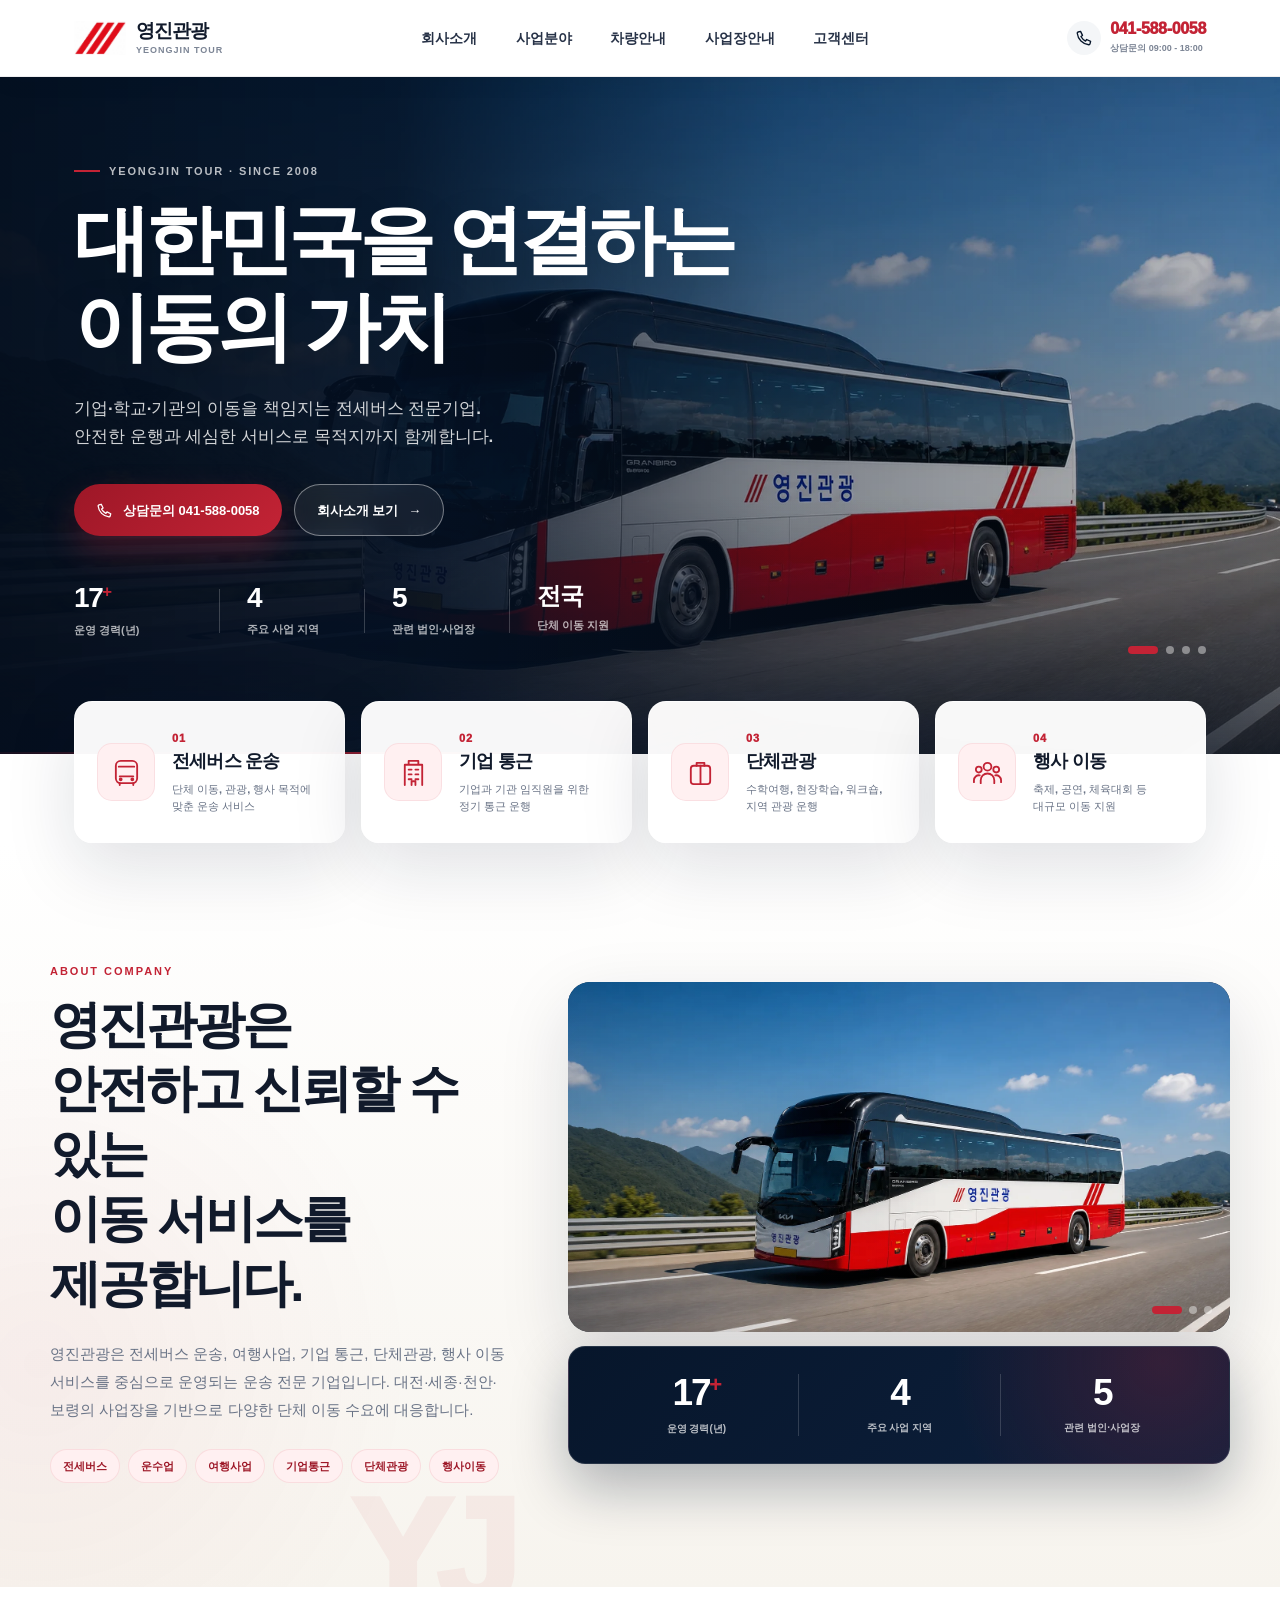
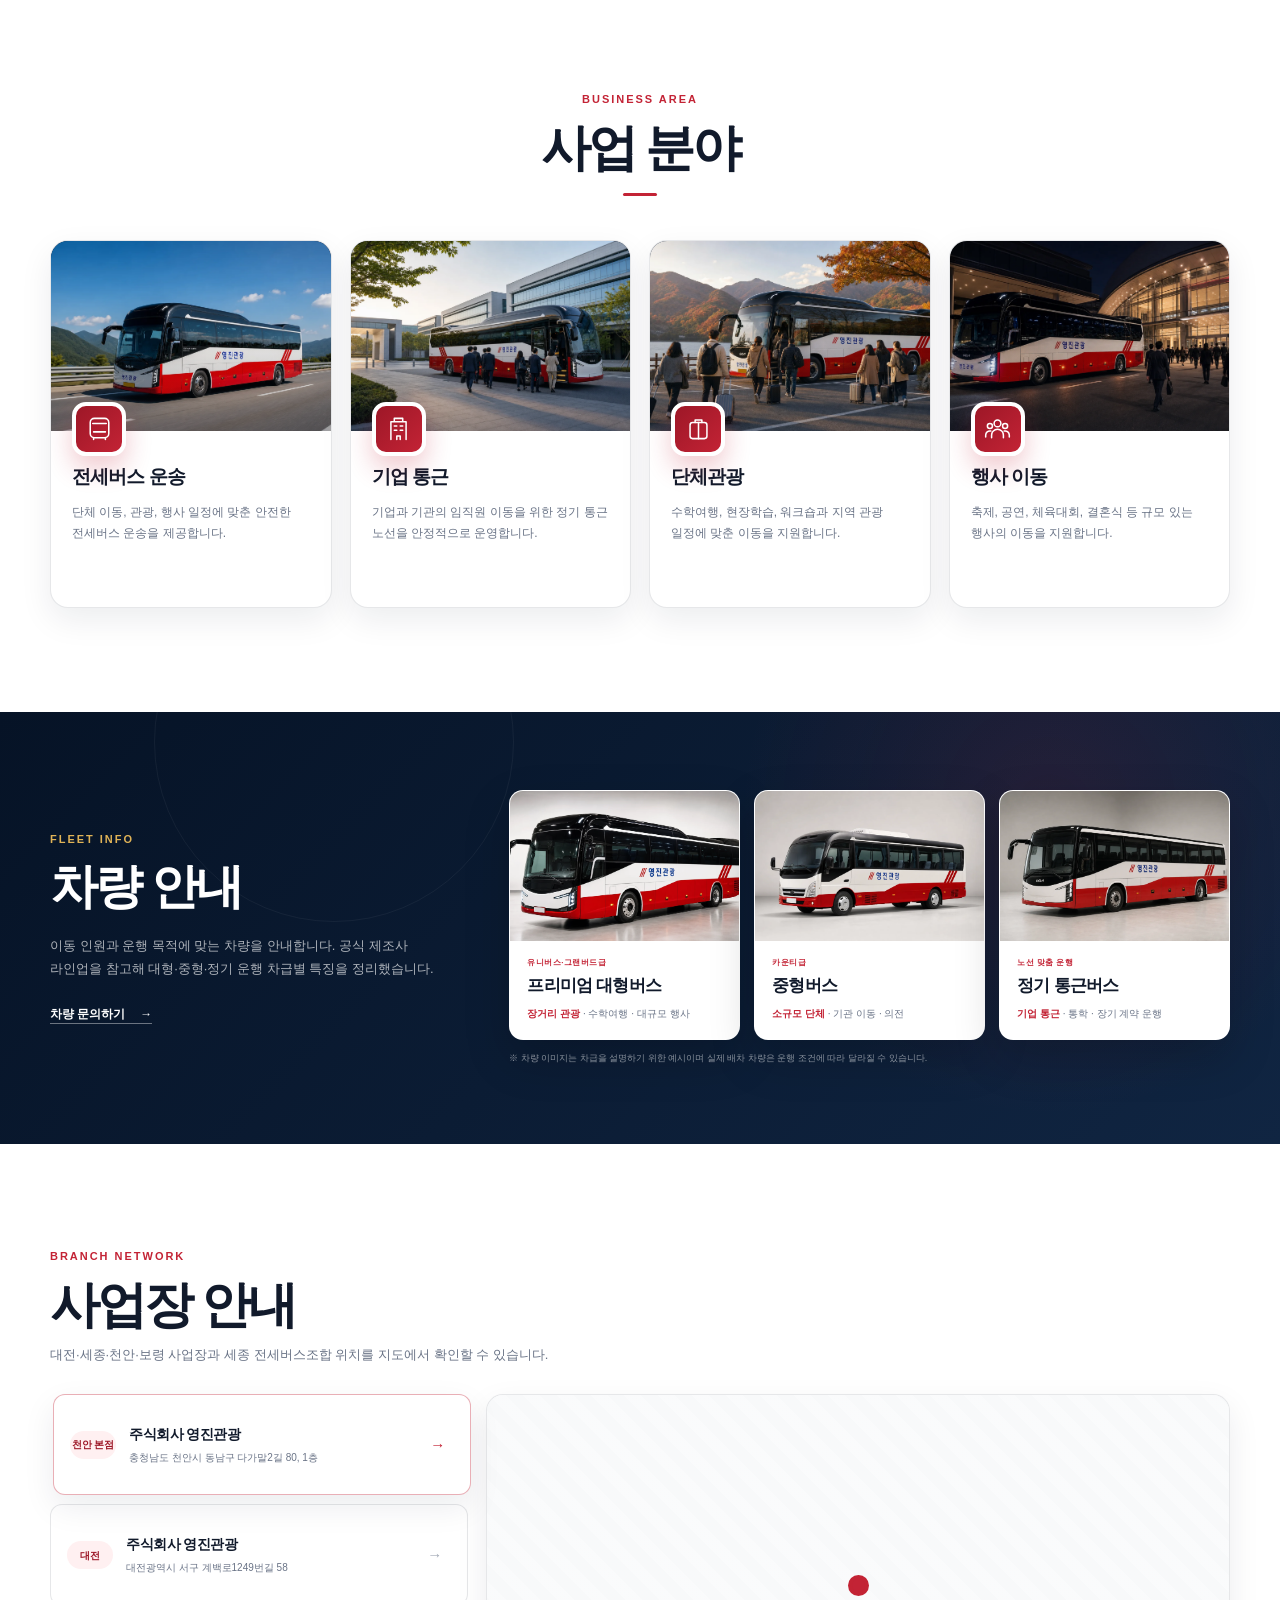
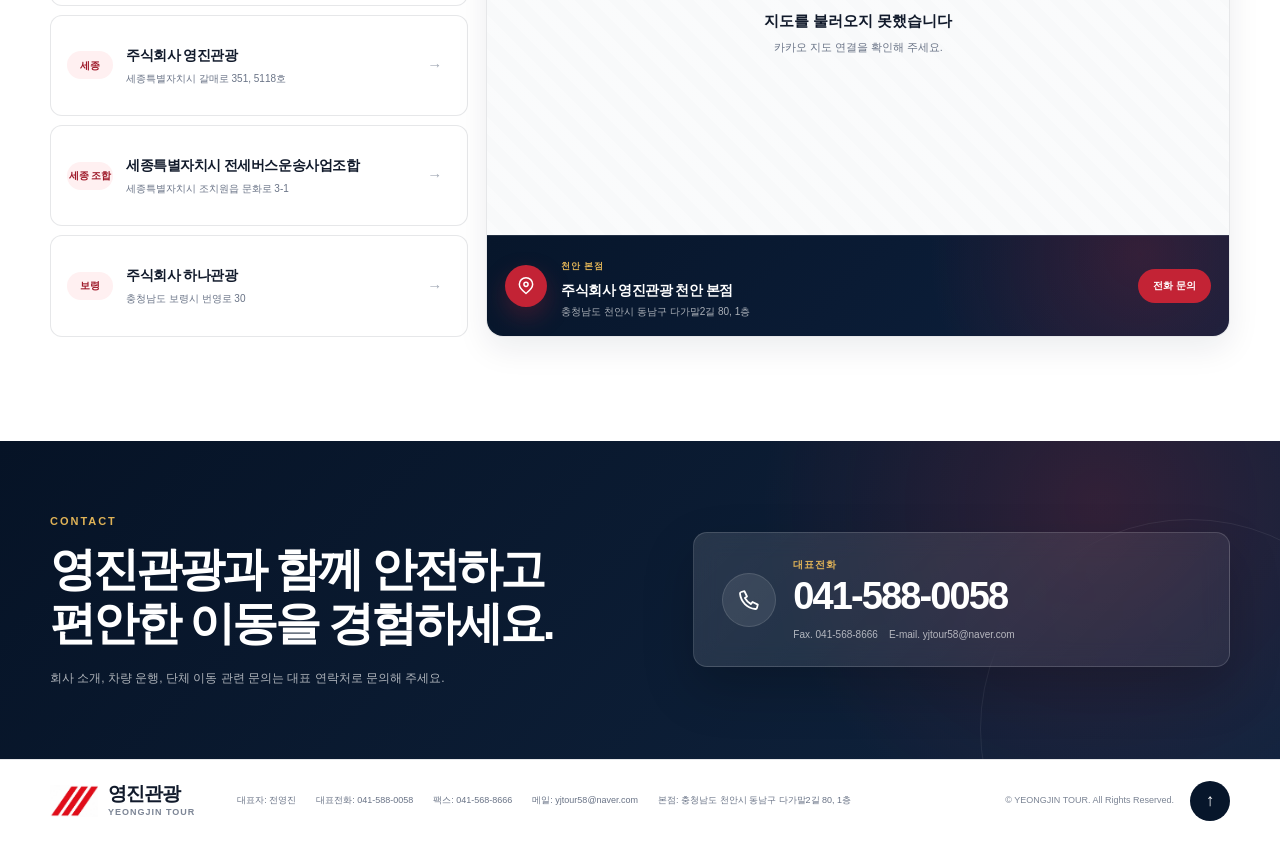
==== commit 354cbee9: "Add Sejong association to branch map" ====
--- a/index.html
+++ b/index.html
@@ -12,7 +12,7 @@
     content="영진관광은 대전·세종·천안·보령을 기반으로 전세버스, 기업 통근, 단체관광, 수학여행, 행사 이동 서비스를 제공하는 운송 전문 기업입니다."
   >
 
-  <link rel="stylesheet" href="./styles.css?v=yj-mobile-arrow-clean-20260720">
+  <link rel="stylesheet" href="./styles.css?v=yj-brand-spelling-20260721">
 </head>
 
 <body>
@@ -23,7 +23,7 @@
       <a class="brand" href="#top" aria-label="영진관광 홈">
         <span class="brand-slash-mark" aria-hidden="true"></span>
         <span class="brand-copy">
-          <strong>영진관광</strong>
+          <strong aria-label="영진관광"><span aria-hidden="true">영진</span><span aria-hidden="true">관광</span></strong>
           <small>YEONGJIN TOUR</small>
         </span>
       </a>
@@ -438,7 +438,7 @@
       <div class="section-heading location-heading">
         <p class="section-eyebrow">BRANCH NETWORK</p>
         <h2 id="locationsTitle">사업장 안내</h2>
-        <p>대전·세종·천안·보령의 사업장 정보를 지도에서 확인할 수 있습니다.</p>
+        <p>대전·세종·천안·보령 사업장과 세종 전세버스조합 위치를 지도에서 확인할 수 있습니다.</p>
       </div>
 
       <div class="locations-layout">
@@ -470,6 +470,15 @@
             <i aria-hidden="true">→</i>
           </button>
 
+          <button class="branch-card" type="button" data-branch="sejong-association">
+            <span>세종 조합</span>
+            <div>
+              <strong>세종특별자치시 전세버스운송사업조합</strong>
+              <p>세종특별자치시 조치원읍 문화로 3-1</p>
+            </div>
+            <i aria-hidden="true">→</i>
+          </button>
+
           <button class="branch-card" type="button" data-branch="boryeong">
             <span>보령</span>
             <div>
@@ -481,7 +490,7 @@
         </div>
 
         <div class="map-panel">
-          <div id="kakaoMap" class="kakao-map" aria-label="영진관광 사업장 지도">
+          <div id="kakaoMap" class="kakao-map" aria-label="영진관광 사업장 및 세종 전세버스조합 지도">
             <div class="map-loading">
               <span class="map-loading-dot" aria-hidden="true"></span>
               <strong>지도를 불러오는 중입니다</strong>
@@ -540,7 +549,7 @@
       <div class="footer-brand">
         <span class="brand-slash-mark footer-slash-mark" aria-hidden="true"></span>
         <span>
-          <strong>영진관광</strong>
+          <strong aria-label="영진관광"><span aria-hidden="true">영진</span><span aria-hidden="true">관광</span></strong>
           <small>YEONGJIN TOUR</small>
         </span>
       </div>
@@ -561,7 +570,7 @@
     </div>
   </footer>
 
-  <script src="./map-config.js?v=yj-mobile-arrow-clean-20260720"></script>
-  <script src="./app.js?v=yj-mobile-arrow-clean-20260720"></script>
+  <script src="./map-config.js?v=yj-brand-spelling-20260721"></script>
+  <script src="./app.js?v=yj-brand-spelling-20260721"></script>
 </body>
 </html>
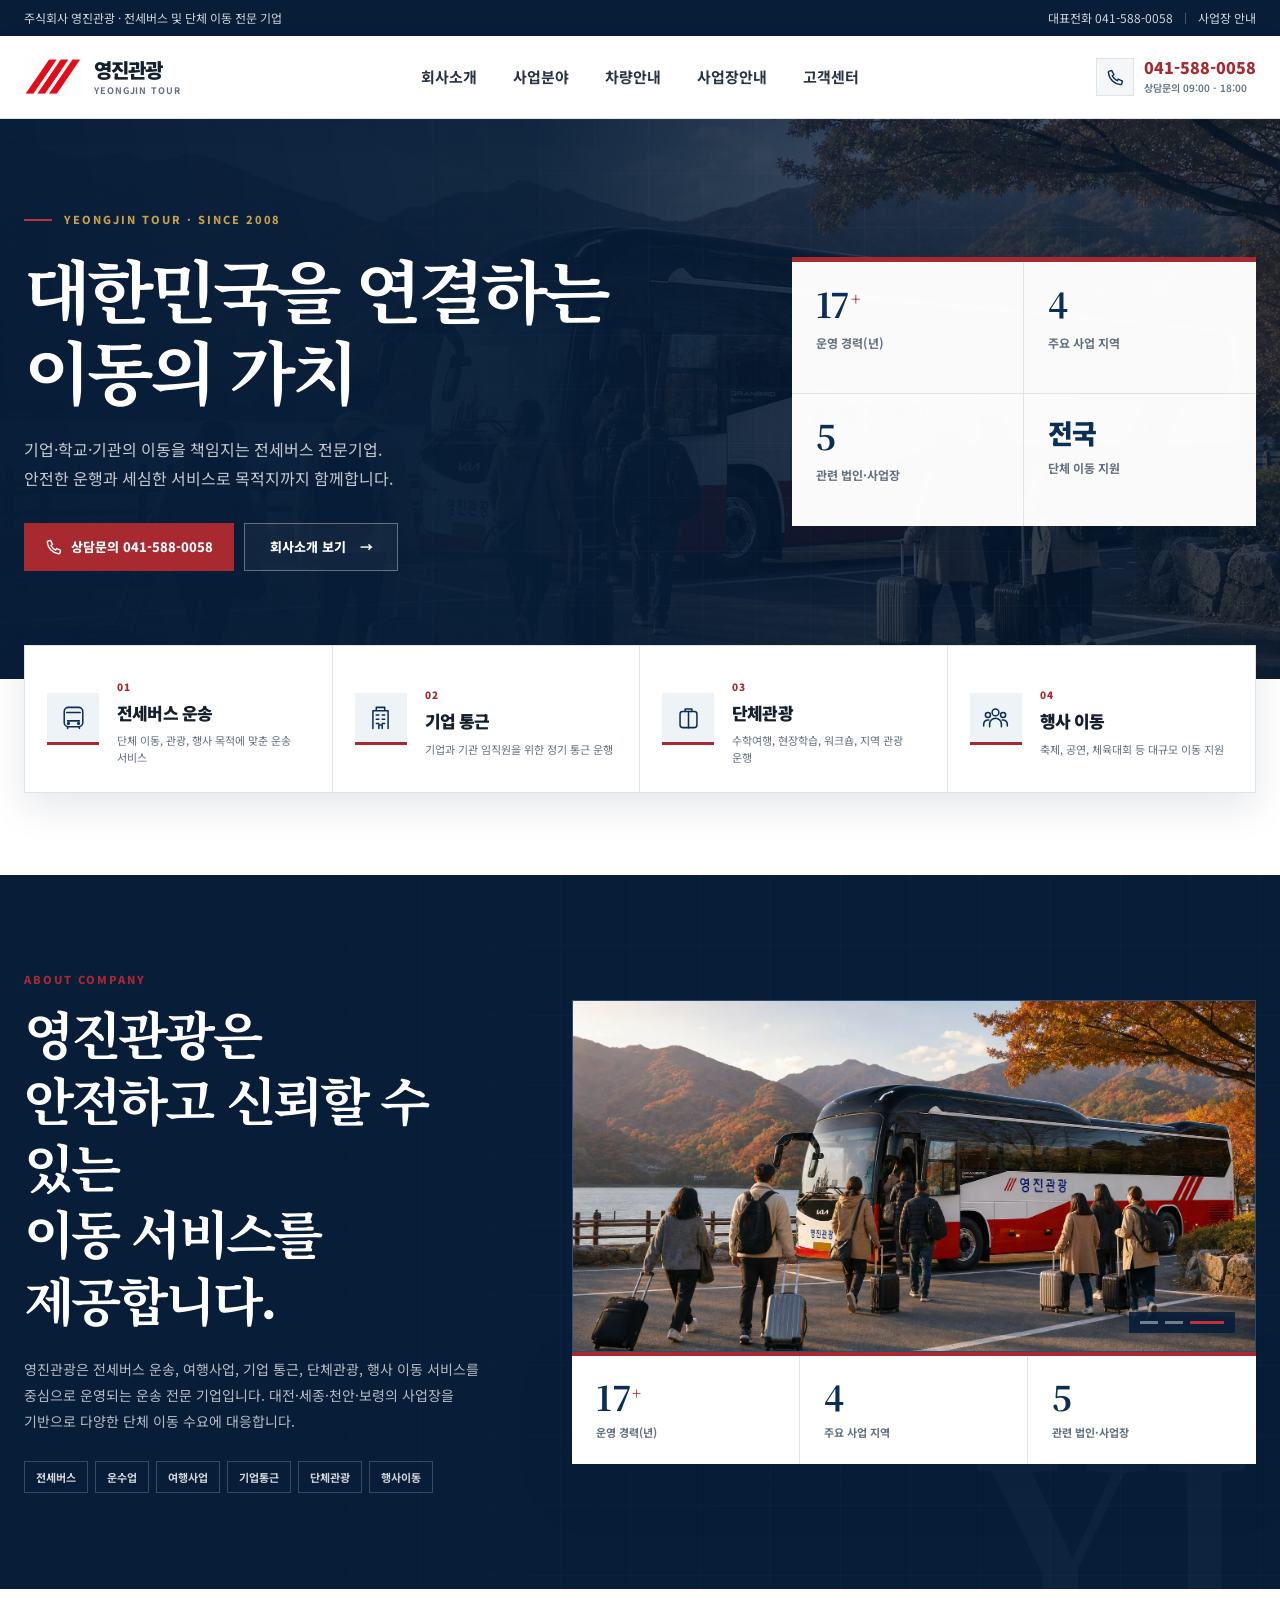
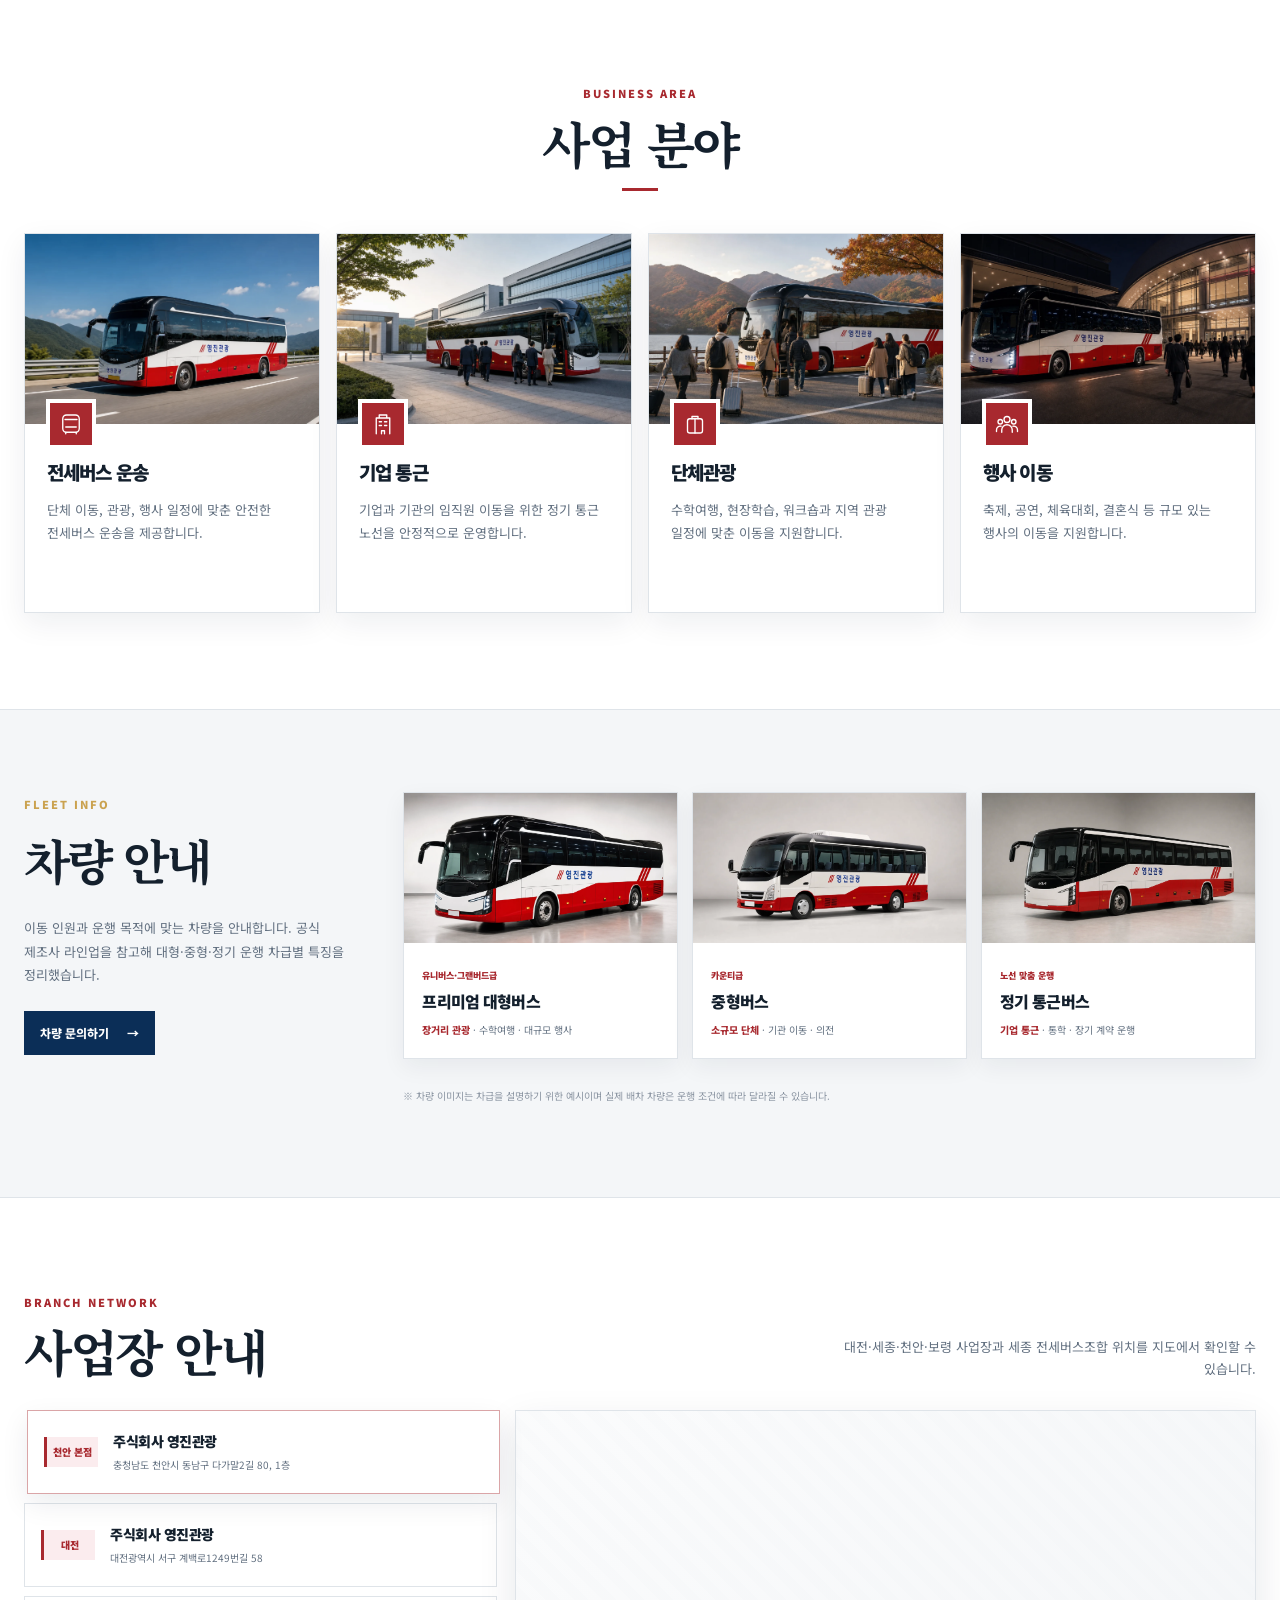
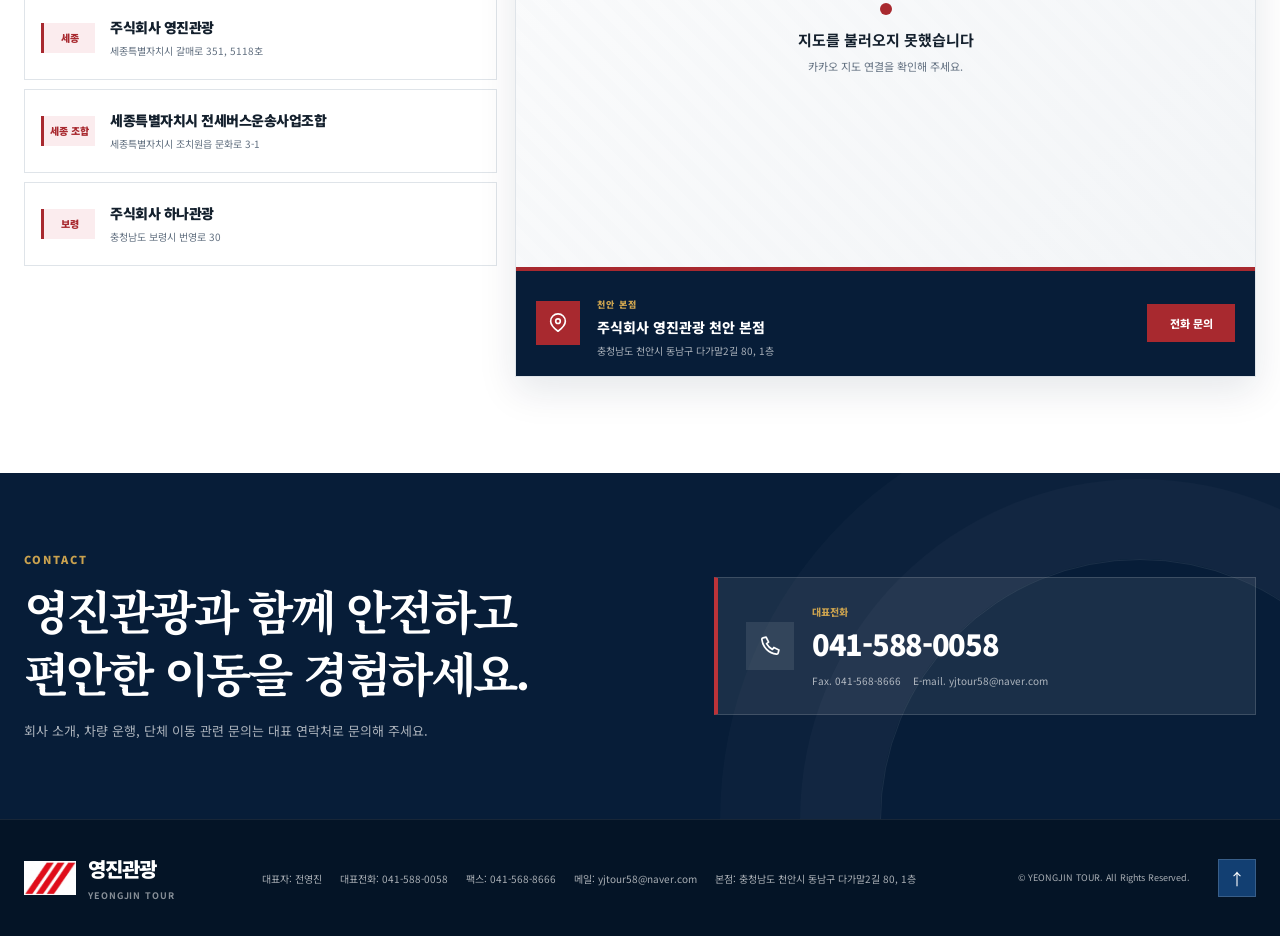
==== commit 6ab01c05: "Restyle Yeongjin Tour with association design system" ====
--- a/index.html
+++ b/index.html
@@ -12,11 +12,28 @@
     content="영진관광은 대전·세종·천안·보령을 기반으로 전세버스, 기업 통근, 단체관광, 수학여행, 행사 이동 서비스를 제공하는 운송 전문 기업입니다."
   >
 
-  <link rel="stylesheet" href="./styles.css?v=yj-brand-spelling-20260721">
+  <link rel="preconnect" href="https://fonts.googleapis.com">
+  <link rel="preconnect" href="https://fonts.gstatic.com" crossorigin>
+  <link
+    href="https://fonts.googleapis.com/css2?family=Noto+Sans+KR:wght@400;500;600;700;800;900&family=Noto+Serif+KR:wght@600;700&display=swap"
+    rel="stylesheet"
+  >
+  <link rel="stylesheet" href="./styles.css?v=association-style-20260722">
 </head>
 
 <body>
   <a class="skip-link" href="#mainContent">본문 바로가기</a>
+
+  <div class="utility-bar">
+    <div class="utility-inner">
+      <p>주식회사 영진관광 · 전세버스 및 단체 이동 전문 기업</p>
+      <div>
+        <a href="tel:0415880058">대표전화 041-588-0058</a>
+        <span aria-hidden="true"></span>
+        <a href="#locations">사업장 안내</a>
+      </div>
+    </div>
+  </div>
 
   <header class="site-header" id="top">
     <div class="header-inner">
@@ -570,7 +587,7 @@
     </div>
   </footer>
 
-  <script src="./map-config.js?v=yj-brand-spelling-20260721"></script>
-  <script src="./app.js?v=yj-brand-spelling-20260721"></script>
+  <script src="./map-config.js?v=association-style-20260722"></script>
+  <script src="./app.js?v=association-style-20260722"></script>
 </body>
 </html>
--- a/styles.css
+++ b/styles.css
@@ -1,20 +1,21 @@
 :root {
-  --red: #c32335;
-  --red-deep: #9d1727;
-  --red-soft: #fff0f1;
-  --navy: #07162b;
-  --navy-2: #0d203d;
-  --navy-3: #152b4d;
-  --ink: #111a2b;
-  --muted: #697386;
-  --paper: #ffffff;
-  --warm: #f7f4ee;
-  --gold: #e0b357;
-  --line: rgba(17, 26, 43, 0.1);
-  --shadow-sm: 0 12px 32px rgba(12, 27, 49, 0.08);
-  --shadow-md: 0 24px 70px rgba(12, 27, 49, 0.13);
-  --shadow-red: 0 16px 34px rgba(195, 35, 53, 0.28);
-  --content: 1180px;
+  --navy-950: #071d38;
+  --navy-900: #0b2e57;
+  --navy-800: #123f72;
+  --blue-700: #1e5b91;
+  --red-700: #a8292f;
+  --red-600: #bc3339;
+  --red-100: #fbecee;
+  --gold-500: #caa24f;
+  --ink-950: #14202d;
+  --ink-800: #2e3a47;
+  --ink-600: #627080;
+  --paper: #f4f6f8;
+  --line: #dfe4e9;
+  --white: #ffffff;
+  --site-width: 1240px;
+  --shadow: 0 14px 36px rgba(7, 29, 56, 0.1);
+  --shadow-strong: 0 22px 54px rgba(7, 29, 56, 0.18);
 }
 
 *,
@@ -25,7 +26,7 @@
 
 html {
   scroll-behavior: smooth;
-  scroll-padding-top: 76px;
+  scroll-padding-top: 92px;
   -webkit-text-size-adjust: 100%;
   text-size-adjust: 100%;
 }
@@ -33,9 +34,10 @@
 body {
   margin: 0;
   overflow-x: hidden;
-  color: var(--ink);
-  background: var(--paper);
-  font-family: Pretendard, SUIT, "Noto Sans KR", "Apple SD Gothic Neo", -apple-system, BlinkMacSystemFont, sans-serif;
+  color: var(--ink-950);
+  background: var(--white);
+  font-family: "Noto Sans KR", "Apple SD Gothic Neo", -apple-system, BlinkMacSystemFont, sans-serif;
+  font-size: 16px;
   line-height: 1.5;
   word-break: keep-all;
   -webkit-font-smoothing: antialiased;
@@ -55,13 +57,13 @@
   font: inherit;
 }
 
+button {
+  color: inherit;
+}
+
 button,
 a {
   -webkit-tap-highlight-color: transparent;
-}
-
-button {
-  color: inherit;
 }
 
 img,
@@ -82,24 +84,8 @@
 }
 
 :focus-visible {
-  outline: 3px solid rgba(195, 35, 53, 0.48);
+  outline: 3px solid rgba(168, 41, 47, 0.42);
   outline-offset: 3px;
-}
-
-.skip-link {
-  position: fixed;
-  top: 12px;
-  left: 12px;
-  z-index: 999;
-  padding: 10px 14px;
-  color: #fff;
-  background: var(--red);
-  border-radius: 8px;
-  transform: translateY(-160%);
-}
-
-.skip-link:focus {
-  transform: translateY(0);
 }
 
 .sr-only {
@@ -114,44 +100,96 @@
   border: 0;
 }
 
+.skip-link {
+  position: fixed;
+  top: -100px;
+  left: 20px;
+  z-index: 1000;
+  padding: 12px 18px;
+  color: #fff;
+  background: var(--navy-950);
+}
+
+.skip-link:focus {
+  top: 12px;
+}
+
 .section {
-  padding: 104px 24px;
+  padding: 96px 24px;
 }
 
 .section-eyebrow {
-  margin: 0 0 13px;
-  color: var(--red);
+  margin: 0 0 12px;
+  color: var(--red-700);
   font-size: 11px;
   font-weight: 900;
   letter-spacing: 0.18em;
 }
 
 .section-eyebrow.light {
-  color: var(--gold);
+  color: var(--gold-500);
 }
 
 .section-heading h2,
 .location-heading h2 {
   margin: 0;
-  color: var(--ink);
+  color: var(--ink-950);
+  font-family: "Noto Serif KR", serif;
   font-size: clamp(34px, 4vw, 50px);
-  font-weight: 900;
-  line-height: 1.1;
-  letter-spacing: -0.065em;
+  font-weight: 700;
+  line-height: 1.15;
+  letter-spacing: -0.05em;
 }
 
 .section-heading.centered {
-  margin-bottom: 44px;
+  margin-bottom: 42px;
   text-align: center;
 }
 
 .heading-line {
   display: block;
-  width: 34px;
+  width: 36px;
   height: 3px;
   margin: 17px auto 0;
-  background: var(--red);
-  border-radius: 999px;
+  background: var(--red-700);
+}
+
+/* Utility */
+
+.utility-bar {
+  color: rgba(255, 255, 255, 0.82);
+  background: var(--navy-950);
+  font-size: 12px;
+}
+
+.utility-inner {
+  display: flex;
+  align-items: center;
+  justify-content: space-between;
+  width: min(calc(100% - 48px), var(--site-width));
+  min-height: 36px;
+  margin-inline: auto;
+}
+
+.utility-inner p {
+  margin: 0;
+}
+
+.utility-inner div {
+  display: flex;
+  align-items: center;
+  gap: 12px;
+}
+
+.utility-inner div span {
+  width: 1px;
+  height: 11px;
+  background: rgba(255, 255, 255, 0.26);
+}
+
+.utility-inner a:hover {
+  color: #fff;
+  text-decoration: underline;
 }
 
 /* Header */
@@ -160,49 +198,55 @@
   position: sticky;
   top: 0;
   z-index: 100;
-  background: rgba(255, 255, 255, 0.96);
-  border-bottom: 1px solid rgba(17, 26, 43, 0.07);
-  box-shadow: 0 5px 24px rgba(7, 22, 43, 0.04);
-  backdrop-filter: blur(18px) saturate(1.3);
-  -webkit-backdrop-filter: blur(18px) saturate(1.3);
+  background: rgba(255, 255, 255, 0.97);
+  border-bottom: 1px solid var(--line);
+  box-shadow: 0 8px 26px rgba(7, 29, 56, 0.05);
+  backdrop-filter: blur(16px);
+  -webkit-backdrop-filter: blur(16px);
 }
 
 .header-inner {
   display: grid;
-  grid-template-columns: auto 1fr auto;
-  align-items: center;
-  gap: 34px;
-  width: min(100%, var(--content));
-  height: 76px;
-  margin: 0 auto;
-  padding: 0 24px;
+  grid-template-columns: minmax(255px, 1fr) auto minmax(190px, 1fr);
+  gap: 28px;
+  align-items: center;
+  width: min(calc(100% - 48px), var(--site-width));
+  min-height: 82px;
+  margin-inline: auto;
 }
 
 .brand,
 .footer-brand {
   display: inline-flex;
   align-items: center;
-  gap: 10px;
+  gap: 12px;
+  min-width: 0;
 }
 
 .brand-slash-mark {
   display: block;
   flex: 0 0 auto;
-  width: 52px;
-  height: 34px;
+  width: 58px;
+  height: 38px;
   background-image: url("./assets/brand/yeongjin-logo.webp");
   background-repeat: no-repeat;
-  background-position: -14px -31px;
-  background-size: auto 90px;
+  background-position: -15px -34px;
+  background-size: auto 98px;
+}
+
+.brand-copy {
+  display: flex;
+  min-width: 0;
+  flex-direction: column;
+  line-height: 1.15;
 }
 
 .brand-copy strong,
 .footer-brand strong {
   display: block;
-  color: var(--ink);
-  font-size: 19px;
-  font-weight: 950;
-  line-height: 1.05;
+  color: var(--ink-950);
+  font-size: 20px;
+  font-weight: 900;
   letter-spacing: -0.055em;
 }
 
@@ -210,98 +254,132 @@
 .footer-brand small {
   display: block;
   margin-top: 5px;
-  color: #7c8595;
+  overflow: hidden;
+  color: var(--ink-600);
   font-size: 9px;
-  font-weight: 800;
-  line-height: 1;
-  letter-spacing: 0.11em;
+  font-weight: 700;
+  letter-spacing: 0.1em;
+  text-overflow: ellipsis;
+  white-space: nowrap;
 }
 
 .footer-slash-mark {
-  width: 48px;
-  height: 32px;
-  background-position: -13px -29px;
-  background-size: auto 84px;
+  width: 52px;
+  height: 34px;
+  background-position: -14px -31px;
+  background-size: auto 90px;
 }
 
 .desktop-nav {
   display: flex;
-  justify-content: center;
-  gap: clamp(22px, 3vw, 40px);
+  align-self: stretch;
+  align-items: center;
+  gap: clamp(22px, 2.8vw, 38px);
 }
 
 .desktop-nav a {
   position: relative;
-  display: inline-flex;
-  align-items: center;
-  height: 76px;
-  color: #273247;
-  font-size: 14px;
-  font-weight: 800;
+  display: flex;
+  align-items: center;
+  height: 100%;
+  color: #273443;
+  font-size: 15px;
+  font-weight: 700;
+  white-space: nowrap;
 }
 
 .desktop-nav a::after {
   position: absolute;
-  bottom: 0;
-  left: 50%;
-  width: 0;
+  right: 0;
+  bottom: -1px;
+  left: 0;
   height: 3px;
   content: "";
-  background: var(--red);
-  border-radius: 999px 999px 0 0;
-  transform: translateX(-50%);
-  transition: width 180ms ease;
-}
-
-.desktop-nav a:hover {
-  color: var(--red-deep);
-}
-
-.desktop-nav a:hover::after {
-  width: 24px;
+  background: var(--red-700);
+  transform: scaleX(0);
+  transition: transform 160ms ease;
+}
+
+.desktop-nav a:hover::after,
+.desktop-nav a:focus-visible::after {
+  transform: scaleX(1);
 }
 
 .header-contact {
-  display: grid;
-  grid-template-columns: 34px auto;
-  align-items: center;
-  column-gap: 9px;
+  display: flex;
+  justify-self: end;
+  align-items: center;
+  gap: 10px;
 }
 
 .header-contact-icon {
   display: grid;
-  grid-row: 1;
   place-items: center;
-  width: 34px;
-  height: 34px;
-  color: var(--navy);
-  background: #f4f6f8;
-  border-radius: 50%;
+  width: 38px;
+  height: 38px;
+  color: var(--navy-900);
+  background: var(--paper);
+  border: 1px solid var(--line);
 }
 
 .header-contact-icon svg {
-  width: 18px;
-  height: 18px;
+  width: 19px;
+  height: 19px;
+}
+
+.header-contact > span:last-child {
+  display: flex;
+  flex-direction: column;
 }
 
 .header-contact strong {
+  color: var(--red-700);
+  font-size: 16px;
+  font-weight: 900;
+  line-height: 1.1;
+}
+
+.header-contact small {
+  margin-top: 4px;
+  color: var(--ink-600);
+  font-size: 10px;
+  font-weight: 600;
+}
+
+.menu-button {
+  display: none;
+  align-content: center;
+  justify-self: end;
+  gap: 5px;
+  width: 44px;
+  height: 44px;
+  padding: 0;
+  background: #fff;
+  border: 1px solid var(--line);
+  cursor: pointer;
+}
+
+.menu-button > span:not(.sr-only) {
   display: block;
-  color: var(--red);
-  font-size: 16px;
-  font-weight: 950;
-  line-height: 1.1;
-  letter-spacing: -0.02em;
-}
-
-.header-contact small {
-  display: block;
-  margin-top: 4px;
-  color: #7c8595;
-  font-size: 9px;
-  font-weight: 700;
-}
-
-.menu-button,
+  width: 20px;
+  height: 2px;
+  margin-inline: auto;
+  background: var(--ink-950);
+  transition: transform 160ms ease, opacity 160ms ease;
+}
+
+.menu-button[aria-expanded="true"] > span:nth-child(1) {
+  transform: translateY(7px) rotate(45deg);
+}
+
+.menu-button[aria-expanded="true"] > span:nth-child(2) {
+  opacity: 0;
+}
+
+.menu-button[aria-expanded="true"] > span:nth-child(3) {
+  transform: translateY(-7px) rotate(-45deg);
+}
+
 .mobile-nav {
   display: none;
 }
@@ -310,136 +388,101 @@
 
 .hero-section {
   position: relative;
-  min-height: 640px;
+  min-height: 560px;
   overflow: hidden;
   color: #fff;
-  background: var(--navy);
+  background: var(--navy-950);
+}
+
+.hero-slider,
+.hero-slider-track,
+.hero-slide,
+.hero-image {
+  width: 100%;
+  height: 100%;
 }
 
 .hero-slider {
   position: absolute;
   inset: 0;
-  overflow: hidden;
 }
 
 .hero-slider-track {
   display: flex;
-  width: 100%;
-  height: 100%;
-  transition: transform 900ms cubic-bezier(0.22, 0.72, 0.18, 1);
-  will-change: transform;
+  transition: transform 760ms cubic-bezier(0.22, 1, 0.36, 1);
 }
 
 .hero-slide {
   flex: 0 0 100%;
-  min-width: 0;
-  height: 100%;
 }
 
 .hero-image {
-  display: block;
-  width: 100%;
-  height: 100%;
   object-fit: cover;
-  object-position: 60% 52%;
-  filter: saturate(0.96) contrast(1.05) brightness(0.9);
+  object-position: center;
+  filter: saturate(0.7) contrast(1.05);
 }
 
 .hero-shade {
   position: absolute;
   inset: 0;
   background:
-    linear-gradient(90deg, rgba(4, 14, 29, 0.97) 0%, rgba(5, 17, 35, 0.9) 31%, rgba(6, 20, 41, 0.42) 61%, rgba(7, 19, 36, 0.13) 100%),
-    linear-gradient(0deg, rgba(3, 12, 25, 0.72) 0%, transparent 38%);
+    linear-gradient(90deg, rgba(7, 29, 56, 0.99) 0%, rgba(7, 29, 56, 0.94) 42%, rgba(7, 29, 56, 0.74) 68%, rgba(7, 29, 56, 0.64) 100%),
+    linear-gradient(180deg, rgba(0, 0, 0, 0.08), rgba(0, 0, 0, 0.35));
 }
 
 .hero-route {
   position: absolute;
-  right: 50%;
-  bottom: 0;
-  width: 54%;
-  height: 2px;
-  opacity: 0.82;
-  background: linear-gradient(90deg, transparent, var(--red) 70%, transparent);
+  inset: 0;
+  opacity: 0.16;
+  background-image:
+    linear-gradient(rgba(255, 255, 255, 0.13) 1px, transparent 1px),
+    linear-gradient(90deg, rgba(255, 255, 255, 0.13) 1px, transparent 1px);
+  background-size: 54px 54px;
+  mask-image: linear-gradient(90deg, transparent 5%, #000 62%, #000 100%);
 }
 
 .hero-inner {
   position: relative;
-  z-index: 2;
+  z-index: 3;
+  display: grid;
+  grid-template-columns: minmax(0, 1.2fr) minmax(360px, 0.8fr);
+  gap: 72px;
+  align-items: center;
+  width: min(calc(100% - 48px), var(--site-width));
+  min-height: 560px;
+  margin-inline: auto;
+  padding: 70px 0 86px;
+}
+
+.hero-copy {
+  max-width: 710px;
+}
+
+.hero-eyebrow {
   display: flex;
-  flex-direction: column;
-  justify-content: center;
-  width: min(100%, var(--content));
-  min-height: 640px;
-  margin: 0 auto;
-  padding: 78px 24px 116px;
-}
-
-.hero-copy {
-  max-width: 660px;
-}
-
-.hero-eyebrow {
-  display: inline-flex;
-  align-items: center;
-  gap: 9px;
-  margin: 0 0 18px;
-  color: rgba(255, 255, 255, 0.72);
+  align-items: center;
+  gap: 12px;
+  margin: 0 0 20px;
+  color: var(--gold-500);
   font-size: 11px;
   font-weight: 800;
-  letter-spacing: 0.17em;
+  letter-spacing: 0.18em;
 }
 
 .hero-eyebrow::before {
-  display: block;
-  width: 26px;
+  width: 28px;
   height: 2px;
   content: "";
-  background: var(--red);
+  background: var(--red-600);
 }
 
 .hero-copy h1 {
   margin: 0;
-  color: #fff;
-  font-size: clamp(46px, 6vw, 76px);
-  font-weight: 900;
-  line-height: 1.14;
-  letter-spacing: -0.062em;
-  text-shadow: 0 18px 44px rgba(0, 0, 0, 0.22);
-}
-
-.hero-pagination {
-  position: absolute;
-  right: max(24px, calc((100% - var(--content)) / 2 + 24px));
-  bottom: 100px;
-  z-index: 4;
-  display: flex;
-  gap: 8px;
-  align-items: center;
-}
-
-.hero-pagination button,
-.about-pagination button {
-  width: 8px;
-  height: 8px;
-  padding: 0;
-  cursor: pointer;
-  background: rgba(255, 255, 255, 0.42);
-  border: 0;
-  border-radius: 999px;
-  transition: width 220ms ease, background 220ms ease;
-}
-
-.hero-pagination button.active,
-.about-pagination button.active {
-  width: 30px;
-  background: var(--red);
-}
-
-.hero-pagination button:focus-visible,
-.about-pagination button:focus-visible {
-  outline: 3px solid rgba(255, 255, 255, 0.86);
-  outline-offset: 3px;
+  font-family: "Noto Serif KR", serif;
+  font-size: clamp(46px, 5.4vw, 70px);
+  font-weight: 700;
+  line-height: 1.18;
+  letter-spacing: -0.06em;
 }
 
 .hero-copy h1 span {
@@ -448,30 +491,29 @@
 
 .hero-description {
   margin: 24px 0 0;
-  color: rgba(255, 255, 255, 0.82);
-  font-size: 17px;
-  font-weight: 580;
-  line-height: 1.7;
+  color: rgba(255, 255, 255, 0.76);
+  font-size: 16px;
+  line-height: 1.8;
 }
 
 .hero-actions {
   display: flex;
   flex-wrap: wrap;
-  gap: 12px;
-  margin-top: 32px;
+  gap: 10px;
+  margin-top: 30px;
 }
 
 .button {
   display: inline-flex;
   align-items: center;
   justify-content: center;
-  gap: 10px;
-  min-height: 52px;
-  padding: 0 22px;
+  min-width: 154px;
+  min-height: 48px;
+  padding: 0 20px;
   font-size: 13px;
-  font-weight: 850;
-  border-radius: 999px;
-  transition: transform 180ms ease, box-shadow 180ms ease, background 180ms ease;
+  font-weight: 800;
+  border: 1px solid transparent;
+  transition: background 160ms ease, border-color 160ms ease, transform 160ms ease;
 }
 
 .button:hover {
@@ -479,156 +521,185 @@
 }
 
 .button svg {
-  width: 17px;
-  height: 17px;
+  width: 18px;
+  height: 18px;
+  margin-right: 8px;
 }
 
 .button-primary {
   color: #fff;
-  background: linear-gradient(135deg, var(--red-deep), var(--red));
-  box-shadow: var(--shadow-red);
+  background: var(--red-700);
+  border-color: var(--red-700);
 }
 
 .button-primary:hover {
-  box-shadow: 0 20px 42px rgba(195, 35, 53, 0.36);
+  background: var(--red-600);
 }
 
 .button-ghost {
   color: #fff;
-  background: rgba(255, 255, 255, 0.07);
-  border: 1px solid rgba(255, 255, 255, 0.42);
-  backdrop-filter: blur(8px);
+  background: rgba(255, 255, 255, 0.04);
+  border-color: rgba(255, 255, 255, 0.34);
 }
 
 .button-ghost:hover {
-  background: rgba(255, 255, 255, 0.13);
+  background: rgba(255, 255, 255, 0.1);
+  border-color: rgba(255, 255, 255, 0.6);
+}
+
+.button-ghost span {
+  margin-left: 14px;
 }
 
 .hero-stats {
-  display: flex;
-  flex-wrap: wrap;
-  gap: 0;
-  margin-top: 48px;
+  display: grid;
+  grid-template-columns: repeat(2, 1fr);
+  align-self: center;
+  background: rgba(255, 255, 255, 0.98);
+  border-top: 5px solid var(--red-700);
+  box-shadow: var(--shadow-strong);
 }
 
 .hero-stats article {
-  position: relative;
-  min-width: 145px;
-  padding: 0 28px;
-}
-
-.hero-stats article:first-child {
-  padding-left: 0;
-}
-
-.hero-stats article + article::before {
-  position: absolute;
-  top: 5px;
-  bottom: 5px;
-  left: 0;
-  width: 1px;
-  content: "";
-  background: rgba(255, 255, 255, 0.2);
+  min-height: 132px;
+  padding: 25px 24px;
+  color: var(--ink-950);
+  border-right: 1px solid var(--line);
+  border-bottom: 1px solid var(--line);
+}
+
+.hero-stats article:nth-child(2n) {
+  border-right: 0;
+}
+
+.hero-stats article:nth-last-child(-n + 2) {
+  border-bottom: 0;
 }
 
 .hero-stats strong {
   display: block;
-  color: #fff;
-  font-size: 28px;
-  font-weight: 900;
+  color: var(--navy-900);
+  font-family: "Noto Serif KR", serif;
+  font-size: 34px;
+  font-weight: 700;
   line-height: 1;
   letter-spacing: -0.05em;
 }
 
-.hero-stats strong.stat-word {
-  font-size: 24px;
-}
-
-.hero-stats sup,
-.about-stat-panel sup {
-  color: var(--red);
-  font-size: 0.6em;
+.hero-stats strong sup {
+  margin-left: 2px;
+  color: var(--red-700);
+  font-size: 16px;
+}
+
+.hero-stats .stat-word {
+  font-family: "Noto Sans KR", sans-serif;
+  font-size: 27px;
+  font-weight: 900;
 }
 
 .hero-stats span {
   display: block;
-  margin-top: 9px;
-  color: rgba(255, 255, 255, 0.68);
-  font-size: 11px;
+  margin-top: 13px;
+  color: var(--ink-600);
+  font-size: 12px;
   font-weight: 700;
 }
 
-/* Overview */
+.hero-pagination,
+.about-pagination {
+  display: flex;
+  align-items: center;
+  gap: 7px;
+}
+
+.hero-pagination {
+  position: absolute;
+  right: max(24px, calc((100vw - var(--site-width)) / 2));
+  bottom: 28px;
+  z-index: 5;
+}
+
+.hero-pagination button,
+.about-pagination button {
+  width: 18px;
+  height: 3px;
+  padding: 0;
+  background: rgba(255, 255, 255, 0.42);
+  border: 0;
+  cursor: pointer;
+  transition: width 160ms ease, background 160ms ease;
+}
+
+.hero-pagination button.active,
+.about-pagination button.active {
+  width: 34px;
+  background: var(--red-600);
+}
+
+/* Service overview */
 
 .service-overview {
   position: relative;
-  z-index: 8;
-  display: grid;
-  grid-template-columns: repeat(4, minmax(0, 1fr));
+  z-index: 10;
+  display: grid;
+  grid-template-columns: repeat(4, 1fr);
+  width: min(calc(100% - 48px), var(--site-width));
+  margin: -34px auto 0;
+  background: #fff;
+  border: 1px solid var(--line);
+  box-shadow: var(--shadow);
+}
+
+.overview-card {
+  display: grid;
+  grid-template-columns: 54px minmax(0, 1fr);
   gap: 16px;
-  width: min(100%, var(--content));
-  margin: -53px auto 0;
-  padding: 0 24px;
-}
-
-.overview-card {
-  display: grid;
-  grid-template-columns: 58px minmax(0, 1fr);
-  gap: 17px;
-  align-items: center;
-  min-height: 142px;
+  align-items: center;
+  min-height: 146px;
   padding: 24px 22px;
-  background: rgba(255, 255, 255, 0.97);
-  border: 1px solid rgba(255, 255, 255, 0.8);
-  border-radius: 18px;
-  box-shadow: var(--shadow-md);
-  transition: transform 180ms ease, box-shadow 180ms ease;
-}
-
-.overview-card:hover {
-  transform: translateY(-5px);
-  box-shadow: 0 28px 76px rgba(12, 27, 49, 0.16);
+  background: #fff;
+  border-right: 1px solid var(--line);
+}
+
+.overview-card:last-child {
+  border-right: 0;
 }
 
 .overview-icon {
   display: grid;
   place-items: center;
-  width: 58px;
-  height: 58px;
-  color: var(--red);
-  background: var(--red-soft);
-  border: 1px solid rgba(195, 35, 53, 0.08);
-  border-radius: 15px;
+  width: 52px;
+  height: 52px;
+  color: var(--navy-900);
+  background: #eef3f8;
+  border-bottom: 3px solid var(--red-700);
 }
 
 .overview-icon svg {
-  width: 31px;
-  height: 31px;
-  stroke-width: 1.9;
+  width: 27px;
+  height: 27px;
 }
 
 .overview-card small {
-  display: block;
-  color: var(--red);
-  font-size: 11px;
-  font-weight: 950;
-  letter-spacing: 0.07em;
+  color: var(--red-700);
+  font-size: 10px;
+  font-weight: 900;
+  letter-spacing: 0.1em;
 }
 
 .overview-card h2 {
   margin: 4px 0 0;
-  color: var(--ink);
-  font-size: 18px;
+  color: var(--ink-950);
+  font-size: 17px;
   font-weight: 900;
-  line-height: 1.25;
   letter-spacing: -0.045em;
 }
 
 .overview-card p {
-  margin: 8px 0 0;
-  color: var(--muted);
+  margin: 7px 0 0;
+  color: var(--ink-600);
   font-size: 11px;
-  font-weight: 560;
   line-height: 1.55;
 }
 
@@ -636,11 +707,22 @@
 
 .about-section {
   position: relative;
+  margin-top: 82px;
   overflow: hidden;
-  padding-top: 120px;
-  background:
-    radial-gradient(circle at 3% 70%, rgba(195, 35, 53, 0.05), transparent 28%),
-    linear-gradient(180deg, #fff 0%, var(--warm) 100%);
+  color: #fff;
+  background: var(--navy-950);
+}
+
+.about-section::before {
+  position: absolute;
+  inset: 0;
+  content: "";
+  opacity: 0.3;
+  background-image:
+    linear-gradient(rgba(255, 255, 255, 0.07) 1px, transparent 1px),
+    linear-gradient(90deg, rgba(255, 255, 255, 0.07) 1px, transparent 1px);
+  background-size: 70px 70px;
+  mask-image: linear-gradient(90deg, transparent, #000 65%, #000);
 }
 
 .about-inner {
@@ -648,747 +730,643 @@
   z-index: 2;
   display: grid;
   grid-template-columns: 0.82fr 1.18fr;
-  gap: 58px;
-  align-items: center;
-  width: min(100%, var(--content));
-  margin: 0 auto;
+  gap: 72px;
+  align-items: center;
+  width: min(100%, var(--site-width));
+  margin-inline: auto;
 }
 
 .about-copy h2 {
   margin: 0;
-  color: var(--ink);
-  font-size: clamp(34px, 4.2vw, 51px);
-  font-weight: 900;
-  line-height: 1.27;
-  letter-spacing: -0.058em;
+  color: #fff;
+  font-family: "Noto Serif KR", serif;
+  font-size: clamp(34px, 4.2vw, 52px);
+  font-weight: 700;
+  line-height: 1.28;
+  letter-spacing: -0.055em;
 }
 
 .about-copy > p:not(.section-eyebrow) {
-  margin: 24px 0 0;
-  color: var(--muted);
-  font-size: 15px;
+  margin: 25px 0 0;
+  color: rgba(255, 255, 255, 0.7);
+  font-size: 14px;
   line-height: 1.85;
 }
 
 .keyword-list {
   display: flex;
   flex-wrap: wrap;
-  gap: 8px;
-  margin-top: 25px;
+  gap: 7px;
+  margin-top: 26px;
 }
 
 .keyword-list span {
-  padding: 8px 12px;
-  color: var(--red-deep);
+  padding: 7px 11px;
+  color: rgba(255, 255, 255, 0.82);
   font-size: 11px;
-  font-weight: 850;
-  background: var(--red-soft);
-  border: 1px solid rgba(195, 35, 53, 0.09);
-  border-radius: 999px;
+  font-weight: 700;
+  border: 1px solid rgba(255, 255, 255, 0.2);
 }
 
 .about-visual {
-  position: relative;
-  display: grid;
-  gap: 14px;
+  min-width: 0;
 }
 
 .about-photo-wrap {
   position: relative;
-  height: 350px;
   overflow: hidden;
-  background: var(--navy);
-  border-radius: 22px;
-  box-shadow: var(--shadow-md);
-}
-
-.about-photo-wrap::after {
-  position: absolute;
-  inset: 0;
-  content: "";
-  pointer-events: none;
-  background: linear-gradient(90deg, rgba(7, 22, 43, 0.2), transparent 56%);
-  border-radius: 22px;
+  background: var(--navy-900);
+  border: 1px solid rgba(255, 255, 255, 0.14);
 }
 
 .about-slider-track {
   display: flex;
   width: 100%;
-  height: 100%;
-  transition: transform 820ms cubic-bezier(0.22, 0.72, 0.18, 1);
-  will-change: transform;
+  height: 350px;
+  transition: transform 760ms cubic-bezier(0.22, 1, 0.36, 1);
 }
 
 .about-slide {
   flex: 0 0 100%;
-  min-width: 0;
-  height: 100%;
   margin: 0;
 }
 
 .about-slide img {
-  display: block;
   width: 100%;
   height: 100%;
   object-fit: cover;
-  object-position: center;
-  filter: saturate(0.95) brightness(1.02);
 }
 
 .about-pagination {
   position: absolute;
-  right: 18px;
+  right: 20px;
   bottom: 18px;
-  z-index: 3;
-  display: flex;
-  gap: 7px;
-  align-items: center;
+  padding: 9px 11px;
+  background: rgba(7, 29, 56, 0.86);
 }
 
 .about-stat-panel {
-  position: relative;
-  right: auto;
-  bottom: auto;
-  display: grid;
-  grid-template-columns: repeat(3, minmax(0, 1fr));
-  width: 100%;
-  padding: 27px 26px;
-  color: #fff;
-  background:
-    radial-gradient(circle at 90% 12%, rgba(195, 35, 53, 0.22), transparent 35%),
-    linear-gradient(135deg, var(--navy), var(--navy-2));
-  border: 1px solid rgba(255, 255, 255, 0.12);
-  border-radius: 17px;
-  box-shadow: 0 24px 55px rgba(7, 22, 43, 0.3);
+  display: grid;
+  grid-template-columns: repeat(3, 1fr);
+  background: #fff;
+  border-top: 4px solid var(--red-700);
+  box-shadow: var(--shadow-strong);
 }
 
 .about-stat-panel article {
-  padding: 0 18px;
-  text-align: center;
-}
-
-.about-stat-panel article + article {
-  border-left: 1px solid rgba(255, 255, 255, 0.16);
+  padding: 24px;
+  color: var(--ink-950);
+  border-right: 1px solid var(--line);
+}
+
+.about-stat-panel article:last-child {
+  border-right: 0;
 }
 
 .about-stat-panel strong {
   display: block;
-  font-size: 37px;
-  font-weight: 900;
+  color: var(--navy-900);
+  font-family: "Noto Serif KR", serif;
+  font-size: 34px;
   line-height: 1;
-  letter-spacing: -0.06em;
+}
+
+.about-stat-panel strong sup {
+  color: var(--red-700);
+  font-size: 15px;
 }
 
 .about-stat-panel span {
   display: block;
-  margin-top: 9px;
-  color: rgba(255, 255, 255, 0.72);
-  font-size: 10px;
+  margin-top: 10px;
+  color: var(--ink-600);
+  font-size: 11px;
   font-weight: 700;
 }
 
 .about-watermark {
   position: absolute;
-  bottom: -42px;
-  left: calc(50% - 290px);
-  color: rgba(195, 35, 53, 0.055);
-  font-size: 150px;
-  font-weight: 950;
+  right: 2vw;
+  bottom: -75px;
+  color: rgba(255, 255, 255, 0.03);
+  font-family: "Noto Serif KR", serif;
+  font-size: 250px;
+  font-weight: 700;
   line-height: 1;
-  letter-spacing: -0.1em;
 }
 
 /* Business */
 
 .business-section {
-  width: min(100%, calc(var(--content) + 48px));
-  margin: 0 auto;
+  width: min(100%, calc(var(--site-width) + 48px));
+  margin-inline: auto;
   background: #fff;
 }
 
 .business-grid {
   display: grid;
-  grid-template-columns: repeat(4, minmax(0, 1fr));
-  gap: 18px;
+  grid-template-columns: repeat(4, 1fr);
+  gap: 16px;
 }
 
 .business-card {
   overflow: hidden;
   background: #fff;
   border: 1px solid var(--line);
-  border-radius: 18px;
-  box-shadow: var(--shadow-sm);
-  transition: transform 200ms ease, box-shadow 200ms ease;
+  box-shadow: 0 10px 28px rgba(7, 29, 56, 0.07);
+  transition: transform 180ms ease, border-color 180ms ease, box-shadow 180ms ease;
 }
 
 .business-card:hover {
-  transform: translateY(-6px);
-  box-shadow: var(--shadow-md);
+  border-color: rgba(18, 63, 114, 0.32);
+  box-shadow: var(--shadow);
+  transform: translateY(-4px);
 }
 
 .business-photo {
-  position: relative;
   height: 190px;
   overflow: hidden;
-  background: var(--navy);
-}
-
-.business-photo::after {
-  position: absolute;
-  inset: 0;
-  content: "";
-  background: linear-gradient(180deg, transparent 52%, rgba(7, 22, 43, 0.3));
+  background: var(--paper);
 }
 
 .business-photo img {
   width: 100%;
   height: 100%;
   object-fit: cover;
-  object-position: center;
-  transition: transform 380ms ease;
+  filter: saturate(0.82);
+  transition: transform 420ms ease, filter 180ms ease;
 }
 
 .business-card:hover .business-photo img {
-  transform: scale(1.025);
-}
-
-.business-photo-bus img {
-  object-position: 56% 50%;
-}
-
-.business-photo-commute img {
-  object-position: 56% 50%;
-}
-
-.business-photo-tour img {
-  object-position: 54% 50%;
-}
-
-.business-photo-event img {
-  object-position: 50% 50%;
+  filter: saturate(1);
+  transform: scale(1.03);
 }
 
 .business-body {
   position: relative;
-  min-height: 176px;
-  padding: 32px 21px 23px;
+  min-height: 188px;
+  padding: 34px 22px 24px;
 }
 
 .business-icon {
   position: absolute;
-  top: -29px;
+  top: -25px;
   left: 21px;
+  display: grid;
+  place-items: center;
+  width: 50px;
+  height: 50px;
+  color: #fff;
+  background: var(--red-700);
+  border: 4px solid #fff;
+}
+
+.business-icon svg {
+  width: 24px;
+  height: 24px;
+}
+
+.business-body h3 {
+  margin: 0;
+  color: var(--ink-950);
+  font-size: 19px;
+  font-weight: 900;
+  letter-spacing: -0.045em;
+}
+
+.business-body p {
+  margin: 12px 0 0;
+  color: var(--ink-600);
+  font-size: 13px;
+  line-height: 1.75;
+}
+
+/* Fleet */
+
+.fleet-section {
+  padding: 82px 24px;
+  background: var(--paper);
+  border-top: 1px solid var(--line);
+  border-bottom: 1px solid var(--line);
+}
+
+.fleet-inner {
+  display: grid;
+  grid-template-columns: 0.55fr 1.45fr;
+  gap: 56px;
+  align-items: center;
+  width: min(100%, var(--site-width));
+  margin-inline: auto;
+}
+
+.fleet-copy h2 {
+  margin: 0;
+  color: var(--ink-950);
+  font-family: "Noto Serif KR", serif;
+  font-size: clamp(34px, 4vw, 48px);
+  font-weight: 700;
+  letter-spacing: -0.055em;
+}
+
+.fleet-copy > p:not(.section-eyebrow) {
+  margin: 20px 0 0;
+  color: var(--ink-600);
+  font-size: 13px;
+  line-height: 1.8;
+}
+
+.fleet-copy > a {
+  display: inline-flex;
+  align-items: center;
+  min-height: 44px;
+  margin-top: 25px;
+  padding: 0 16px;
+  color: #fff;
+  font-size: 12px;
+  font-weight: 800;
+  background: var(--navy-900);
+}
+
+.fleet-copy > a span {
+  margin-left: 18px;
+}
+
+.fleet-grid {
+  display: grid;
+  grid-template-columns: repeat(3, 1fr);
+  gap: 14px;
+}
+
+.fleet-card {
+  overflow: hidden;
+  background: #fff;
+  border: 1px solid var(--line);
+  box-shadow: 0 8px 22px rgba(7, 29, 56, 0.06);
+}
+
+.fleet-photo {
+  height: 150px;
+  overflow: hidden;
+  background: #edf1f5;
+}
+
+.fleet-photo img {
+  width: 100%;
+  height: 100%;
+  object-fit: cover;
+}
+
+.fleet-card > div:last-child {
+  padding: 17px 18px 20px;
+}
+
+.fleet-card small {
+  color: var(--red-700);
+  font-size: 9px;
+  font-weight: 900;
+}
+
+.fleet-card h3 {
+  margin: 5px 0 0;
+  color: var(--ink-950);
+  font-size: 16px;
+  font-weight: 900;
+  letter-spacing: -0.045em;
+}
+
+.fleet-card p {
+  margin: 9px 0 0;
+  color: var(--ink-600);
+  font-size: 10px;
+  line-height: 1.55;
+}
+
+.fleet-card p span {
+  color: var(--red-700);
+  font-weight: 800;
+}
+
+.fleet-disclaimer {
+  grid-column: 2;
+  margin: -38px 0 0;
+  color: #8b95a2;
+  font-size: 10px;
+}
+
+/* Locations */
+
+.locations-section {
+  width: min(100%, calc(var(--site-width) + 48px));
+  margin-inline: auto;
+}
+
+.location-heading {
+  display: grid;
+  grid-template-columns: 1fr auto;
+  align-items: end;
+  margin-bottom: 30px;
+}
+
+.location-heading .section-eyebrow,
+.location-heading h2 {
+  grid-column: 1;
+}
+
+.location-heading > p:last-child {
+  grid-column: 2;
+  grid-row: 1 / 3;
+  max-width: 430px;
+  margin: 0;
+  color: var(--ink-600);
+  font-size: 13px;
+  line-height: 1.7;
+  text-align: right;
+}
+
+.locations-layout {
+  display: grid;
+  grid-template-columns: 0.78fr 1.22fr;
+  gap: 18px;
+  align-items: start;
+  min-width: 0;
+}
+
+.branch-list {
+  display: grid;
+  gap: 9px;
+  min-width: 0;
+}
+
+.branch-card {
+  display: grid;
+  grid-template-columns: 54px minmax(0, 1fr);
+  gap: 15px;
+  align-items: center;
+  width: 100%;
+  min-height: 84px;
+  padding: 14px 16px;
+  text-align: left;
+  cursor: pointer;
+  background: #fff;
+  border: 1px solid var(--line);
+  transition: transform 160ms ease, border-color 160ms ease, box-shadow 160ms ease;
+}
+
+.branch-card:hover,
+.branch-card.active {
+  border-color: rgba(168, 41, 47, 0.42);
+  box-shadow: 0 10px 26px rgba(7, 29, 56, 0.08);
+  transform: translateX(3px);
+}
+
+.branch-card > span {
   display: grid;
   place-items: center;
   width: 54px;
-  height: 54px;
+  min-height: 30px;
+  padding: 4px;
+  color: var(--red-700);
+  font-size: 10px;
+  font-weight: 900;
+  background: var(--red-100);
+  border-left: 3px solid var(--red-700);
+}
+
+.branch-card strong {
+  display: block;
+  color: var(--ink-950);
+  font-size: 14px;
+  font-weight: 900;
+  letter-spacing: -0.035em;
+}
+
+.branch-card p {
+  margin: 6px 0 0;
+  color: var(--ink-600);
+  font-size: 10px;
+  line-height: 1.45;
+}
+
+.branch-card i {
+  display: none;
+}
+
+.map-panel {
+  min-width: 0;
+  overflow: hidden;
+  background: #fff;
+  border: 1px solid var(--line);
+  box-shadow: var(--shadow);
+}
+
+.kakao-map {
+  width: 100%;
+  height: 456px;
+  background: #e9edf1;
+}
+
+.map-loading {
+  display: flex;
+  width: 100%;
+  height: 100%;
+  flex-direction: column;
+  align-items: center;
+  justify-content: center;
+  color: var(--ink-600);
+  background:
+    linear-gradient(135deg, rgba(255, 255, 255, 0.75), rgba(244, 246, 248, 0.88)),
+    repeating-linear-gradient(45deg, #eef1f4 0 10px, #e7ebef 10px 20px);
+}
+
+.map-loading-dot {
+  width: 12px;
+  height: 12px;
+  margin-bottom: 14px;
+  background: var(--red-700);
+  border-radius: 50%;
+}
+
+.map-loading strong {
+  color: var(--ink-950);
+  font-size: 15px;
+}
+
+.map-loading p {
+  margin: 6px 0 0;
+  font-size: 11px;
+}
+
+.selected-branch-card {
+  display: grid;
+  grid-template-columns: 46px minmax(0, 1fr) auto;
+  gap: 15px;
+  align-items: center;
+  min-height: 98px;
+  padding: 18px 20px;
   color: #fff;
-  background: linear-gradient(135deg, var(--red-deep), var(--red));
-  border: 4px solid #fff;
-  border-radius: 14px;
-  box-shadow: 0 12px 26px rgba(195, 35, 53, 0.24);
-}
-
-.business-icon svg {
-  width: 27px;
-  height: 27px;
-}
-
-.business-body h3 {
-  margin: 0;
-  color: var(--ink);
-  font-size: 19px;
+  background: var(--navy-950);
+  border-top: 4px solid var(--red-700);
+}
+
+.selected-branch-marker {
+  display: grid;
+  place-items: center;
+  width: 44px;
+  height: 44px;
+  color: #fff;
+  background: var(--red-700);
+}
+
+.selected-branch-marker svg {
+  width: 22px;
+  height: 22px;
+}
+
+.selected-branch-copy {
+  min-width: 0;
+}
+
+.selected-branch-copy > span {
+  color: var(--gold-500);
+  font-size: 9px;
   font-weight: 900;
-  letter-spacing: -0.05em;
-}
-
-.business-body p {
-  margin: 11px 0 0;
-  color: var(--muted);
-  font-size: 12px;
-  line-height: 1.7;
-}
-
-/* Fleet */
-
-.fleet-section {
+  letter-spacing: 0.09em;
+}
+
+.selected-branch-copy strong {
+  display: block;
+  margin-top: 4px;
+  font-size: 14px;
+  font-weight: 800;
+}
+
+.selected-branch-copy p {
+  margin: 5px 0 0;
+  color: rgba(255, 255, 255, 0.65);
+  font-size: 10px;
+}
+
+.selected-branch-call {
+  display: inline-flex;
+  align-items: center;
+  justify-content: center;
+  min-width: 88px;
+  min-height: 38px;
+  padding: 0 14px;
+  color: #fff;
+  font-size: 11px;
+  font-weight: 800;
+  background: var(--red-700);
+}
+
+.marker-label {
+  padding: 7px 10px;
+  color: var(--ink-950);
+  font-family: "Noto Sans KR", sans-serif;
+  font-size: 11px;
+  font-weight: 900;
+  background: #fff;
+  border: 2px solid var(--red-700);
+  box-shadow: 0 8px 20px rgba(7, 29, 56, 0.18);
+}
+
+/* Contact */
+
+.contact-section {
   position: relative;
   overflow: hidden;
   padding: 78px 24px;
   color: #fff;
-  background:
-    radial-gradient(circle at 82% 22%, rgba(195, 35, 53, 0.13), transparent 28%),
-    linear-gradient(135deg, #061326, #102542);
-}
-
-.fleet-section::before {
-  position: absolute;
-  top: -150px;
-  left: 12%;
-  width: 360px;
-  height: 360px;
-  content: "";
-  border: 1px solid rgba(255, 255, 255, 0.05);
-  border-radius: 50%;
-}
-
-.fleet-inner {
-  position: relative;
-  z-index: 1;
-  display: grid;
-  grid-template-columns: 0.72fr 1.28fr;
-  column-gap: 54px;
-  row-gap: 12px;
-  align-items: start;
-  width: min(100%, var(--content));
-  margin: 0 auto;
-}
-
-.fleet-copy {
-  grid-row: 1 / span 2;
-  align-self: center;
-}
-
-.fleet-copy h2 {
-  margin: 0;
-  color: #fff;
-  font-size: clamp(34px, 4vw, 48px);
-  font-weight: 900;
-  line-height: 1.12;
-  letter-spacing: -0.06em;
-}
-
-.fleet-copy > p:not(.section-eyebrow) {
-  margin: 20px 0 0;
-  color: rgba(255, 255, 255, 0.67);
-  font-size: 13px;
-  line-height: 1.78;
-}
-
-.fleet-copy > a {
-  display: inline-flex;
-  align-items: center;
-  gap: 15px;
-  margin-top: 25px;
-  color: #fff;
-  font-size: 12px;
-  font-weight: 850;
-  border-bottom: 1px solid rgba(255, 255, 255, 0.4);
-}
-
-.fleet-grid {
-  display: grid;
-  grid-template-columns: repeat(3, minmax(0, 1fr));
-  gap: 14px;
-}
-
-.fleet-card {
-  overflow: hidden;
-  color: var(--ink);
-  background: #fff;
-  border: 1px solid rgba(255, 255, 255, 0.55);
-  border-radius: 14px;
-  box-shadow: 0 18px 46px rgba(0, 0, 0, 0.2);
-}
-
-.fleet-photo {
-  height: 150px;
-  overflow: hidden;
-  background: linear-gradient(180deg, #f7f8f9, #e9edf1);
-}
-
-.fleet-photo img {
-  width: 100%;
-  height: 100%;
-  object-fit: cover;
-  object-position: center;
-}
-
-.fleet-photo-large img {
-  object-position: 52% 50%;
-}
-
-.fleet-photo-medium img {
-  object-position: 50% 50%;
-}
-
-.fleet-photo-route img {
-  object-position: 50% 50%;
-}
-
-.fleet-card > div:last-child {
-  padding: 16px 17px 18px;
-}
-
-.fleet-card h3 {
-  margin: 4px 0 0;
-  font-size: 17px;
-  font-weight: 900;
-  letter-spacing: -0.045em;
-}
-
-.fleet-card small {
-  display: block;
-  color: var(--red);
-  font-size: 8px;
-  font-weight: 900;
-  letter-spacing: 0.06em;
-}
-
-.fleet-card p {
-  margin: 8px 0 0;
-  color: var(--muted);
-  font-size: 10px;
-  line-height: 1.5;
-}
-
-.fleet-card p span {
-  color: var(--red);
-  font-weight: 850;
-}
-
-.fleet-disclaimer {
-  grid-column: 2;
-  margin: 0;
-  color: rgba(255, 255, 255, 0.52);
-  font-size: 9px;
-  line-height: 1.55;
-}
-
-/* Locations */
-
-.locations-section {
-  width: min(100%, calc(var(--content) + 48px));
-  margin: 0 auto;
-}
-
-.location-heading {
-  margin-bottom: 30px;
-}
-
-.location-heading > p:last-child {
-  margin: 12px 0 0;
-  color: var(--muted);
-  font-size: 13px;
-}
-
-.locations-layout {
-  display: grid;
-  grid-template-columns: 0.72fr 1.28fr;
-  gap: 18px;
-  align-items: stretch;
-  min-width: 0;
-}
-
-.branch-list {
-  display: grid;
-  align-content: stretch;
-  gap: 9px;
-  min-width: 0;
-}
-
-.branch-card {
-  display: grid;
-  grid-template-columns: 46px minmax(0, 1fr) 24px;
-  gap: 13px;
-  align-items: center;
-  width: 100%;
-  min-height: 86px;
-  padding: 15px 16px;
-  text-align: left;
-  cursor: pointer;
-  background: #fff;
-  border: 1px solid var(--line);
-  border-radius: 12px;
-  transition: transform 170ms ease, border 170ms ease, box-shadow 170ms ease;
-}
-
-.branch-card:hover,
-.branch-card.active {
-  border-color: rgba(195, 35, 53, 0.36);
-  box-shadow: var(--shadow-sm);
-  transform: translateX(3px);
-}
-
-.branch-card > span {
-  display: grid;
-  place-items: center;
-  width: 46px;
-  height: 28px;
-  color: var(--red-deep);
-  font-size: 10px;
-  font-weight: 900;
-  background: var(--red-soft);
-  border-radius: 999px;
-}
-
-.branch-card strong {
-  display: block;
-  color: var(--ink);
-  font-size: 14px;
-  font-weight: 900;
-  letter-spacing: -0.035em;
-}
-
-.branch-card p {
-  margin: 6px 0 0;
-  color: var(--muted);
-  font-size: 10px;
-  line-height: 1.45;
-}
-
-.branch-card i {
-  color: #a5acb8;
-  font-size: 15px;
-  font-style: normal;
-}
-
-.branch-card.active i {
-  color: var(--red);
-}
-
-.map-panel {
-  display: grid;
-  grid-template-rows: minmax(440px, auto) auto;
-  min-width: 0;
-  overflow: hidden;
-  background: #fff;
-  border: 1px solid var(--line);
-  border-radius: 17px;
-  box-shadow: var(--shadow-sm);
-}
-
-.kakao-map {
-  min-width: 0;
-  width: 100%;
-  height: 440px;
-}
-
-.map-loading {
-  display: flex;
-  flex-direction: column;
-  align-items: center;
-  justify-content: center;
-  height: 100%;
-  padding: 30px;
-  color: var(--muted);
-  text-align: center;
-  background:
-    linear-gradient(rgba(255, 255, 255, 0.7), rgba(255, 255, 255, 0.7)),
-    repeating-linear-gradient(45deg, #eef1f4 0 12px, #e7ebef 12px 24px);
-}
-
-.map-loading-dot {
-  width: 13px;
-  height: 13px;
-  margin-bottom: 14px;
-  background: var(--red);
-  border: 4px solid rgba(195, 35, 53, 0.18);
-  border-radius: 50%;
-  box-sizing: content-box;
-}
-
-.map-loading strong {
-  color: var(--ink);
-  font-size: 15px;
-  font-weight: 900;
-}
-
-.map-loading p {
-  margin: 7px 0 0;
-  font-size: 11px;
-}
-
-.selected-branch-card {
-  display: grid;
-  grid-template-columns: 42px minmax(0, 1fr) auto;
-  gap: 14px;
-  align-items: center;
-  width: 100%;
-  min-height: 94px;
-  padding: 16px 18px;
-  color: #fff;
-  background:
-    radial-gradient(circle at 88% 18%, rgba(195, 35, 53, 0.22), transparent 32%),
-    linear-gradient(135deg, var(--navy), var(--navy-2));
-  border-top: 1px solid rgba(255, 255, 255, 0.1);
-}
-
-.selected-branch-marker {
-  display: grid;
-  place-items: center;
-  width: 42px;
-  height: 42px;
-  color: #fff;
-  background: var(--red);
-  border-radius: 50%;
-  box-shadow: 0 10px 24px rgba(195, 35, 53, 0.28);
-}
-
-.selected-branch-marker svg {
-  width: 20px;
-  height: 20px;
-}
-
-.selected-branch-copy {
-  min-width: 0;
-}
-
-.selected-branch-copy > span {
-  color: var(--gold);
-  font-size: 9px;
-  font-weight: 900;
-  letter-spacing: 0.08em;
-}
-
-.selected-branch-copy strong {
-  display: block;
-  margin-top: 5px;
-  font-size: 14px;
-  font-weight: 900;
-  line-height: 1.35;
-  letter-spacing: -0.04em;
-}
-
-.selected-branch-copy p {
-  margin: 5px 0 0;
-  color: rgba(255, 255, 255, 0.66);
-  font-size: 10px;
-  line-height: 1.45;
-}
-
-.selected-branch-call {
-  display: inline-flex;
-  align-items: center;
-  justify-content: center;
-  min-height: 34px;
-  padding: 0 15px;
-  color: #fff;
-  font-size: 10px;
-  font-weight: 850;
-  background: var(--red);
-  border-radius: 999px;
-}
-
-.marker-label {
-  padding: 7px 11px;
-  color: var(--ink);
-  font-family: Pretendard, SUIT, "Apple SD Gothic Neo", sans-serif;
-  font-size: 10px;
-  font-weight: 900;
-  background: #fff;
-  border: 2px solid var(--red);
-  border-radius: 999px;
-  box-shadow: 0 8px 18px rgba(7, 22, 43, 0.18);
-}
-
-/* Contact */
-
-.contact-section {
-  position: relative;
-  overflow: hidden;
-  padding: 72px 24px;
-  color: #fff;
-  background:
-    radial-gradient(circle at 86% 20%, rgba(195, 35, 53, 0.2), transparent 30%),
-    linear-gradient(135deg, #061326, #10243f);
-}
-
-.contact-section::before {
+  background: var(--navy-950);
+}
+
+.contact-section::after {
   position: absolute;
   right: -120px;
-  bottom: -180px;
-  width: 420px;
-  height: 420px;
+  bottom: -260px;
+  width: 520px;
+  height: 520px;
   content: "";
-  border: 1px solid rgba(255, 255, 255, 0.07);
+  border: 1px solid rgba(255, 255, 255, 0.08);
   border-radius: 50%;
+  box-shadow: 0 0 0 80px rgba(255, 255, 255, 0.025), 0 0 0 160px rgba(255, 255, 255, 0.018);
 }
 
 .contact-inner {
   position: relative;
-  z-index: 1;
-  display: grid;
-  grid-template-columns: 1fr 0.92fr;
+  z-index: 2;
+  display: grid;
+  grid-template-columns: 1fr 0.86fr;
   gap: 60px;
   align-items: center;
-  width: min(100%, var(--content));
-  margin: 0 auto;
+  width: min(100%, var(--site-width));
+  margin-inline: auto;
 }
 
 .contact-copy h2 {
   margin: 0;
   color: #fff;
-  font-size: clamp(32px, 4vw, 46px);
-  font-weight: 900;
-  line-height: 1.18;
-  letter-spacing: -0.065em;
+  font-family: "Noto Serif KR", serif;
+  font-size: clamp(32px, 4vw, 47px);
+  font-weight: 700;
+  line-height: 1.32;
+  letter-spacing: -0.055em;
 }
 
 .contact-copy > p:last-child {
   margin: 18px 0 0;
-  color: rgba(255, 255, 255, 0.68);
-  font-size: 12px;
+  color: rgba(255, 255, 255, 0.66);
+  font-size: 13px;
 }
 
 .contact-call {
   display: grid;
-  grid-template-columns: 54px minmax(0, 1fr);
-  gap: 17px;
-  align-items: center;
-  min-height: 128px;
-  padding: 24px 28px;
-  background: linear-gradient(135deg, rgba(255, 255, 255, 0.12), rgba(255, 255, 255, 0.055));
+  grid-template-columns: 50px 1fr;
+  gap: 16px;
+  align-items: center;
+  min-height: 126px;
+  padding: 26px 28px;
+  background: rgba(255, 255, 255, 0.08);
   border: 1px solid rgba(255, 255, 255, 0.15);
-  border-radius: 14px;
-  box-shadow: 0 22px 52px rgba(0, 0, 0, 0.2);
-  backdrop-filter: blur(12px);
-  -webkit-backdrop-filter: blur(12px);
-  transition: transform 180ms ease, border 180ms ease;
-}
-
-.contact-call:hover {
-  border-color: rgba(255, 255, 255, 0.3);
-  transform: translateY(-3px);
+  border-left: 4px solid var(--red-600);
 }
 
 .contact-call-icon {
   display: grid;
   place-items: center;
-  width: 54px;
-  height: 54px;
+  width: 48px;
+  height: 48px;
   color: #fff;
   background: rgba(255, 255, 255, 0.09);
-  border: 1px solid rgba(255, 255, 255, 0.12);
-  border-radius: 50%;
 }
 
 .contact-call-icon svg {
-  width: 24px;
-  height: 24px;
-}
-
-.contact-call-copy small {
-  display: block;
-  color: var(--gold);
+  width: 23px;
+  height: 23px;
+}
+
+.contact-call-copy {
+  display: flex;
+  min-width: 0;
+  flex-direction: column;
+}
+
+.contact-call-copy > small {
+  color: var(--gold-500);
   font-size: 10px;
+  font-weight: 800;
+}
+
+.contact-call-copy > strong {
+  margin-top: 3px;
+  color: #fff;
+  font-size: 29px;
   font-weight: 900;
-  letter-spacing: 0.08em;
-}
-
-.contact-call-copy strong {
-  display: block;
-  margin-top: 4px;
-  color: #fff;
-  font-size: clamp(27px, 3vw, 38px);
-  font-weight: 900;
-  line-height: 1.1;
-  letter-spacing: -0.05em;
+  letter-spacing: -0.045em;
 }
 
 .contact-call-copy > span {
-  display: block;
-  margin-top: 9px;
+  margin-top: 7px;
   color: rgba(255, 255, 255, 0.65);
   font-size: 10px;
 }
@@ -1396,242 +1374,169 @@
 /* Footer */
 
 .site-footer {
-  padding: 24px;
-  color: var(--ink);
-  background: #fff;
-  border-top: 1px solid var(--line);
+  padding: 34px 24px;
+  color: rgba(255, 255, 255, 0.66);
+  background: #041426;
+  border-top: 1px solid rgba(255, 255, 255, 0.08);
 }
 
 .footer-inner {
-  position: relative;
-  display: grid;
-  grid-template-columns: auto minmax(0, 1fr) auto;
-  gap: 24px 42px;
-  align-items: center;
-  width: min(100%, var(--content));
-  margin: 0 auto;
-  padding-right: 56px;
+  display: grid;
+  grid-template-columns: 210px 1fr auto auto;
+  gap: 28px;
+  align-items: center;
+  width: min(100%, var(--site-width));
+  margin-inline: auto;
+}
+
+.footer-brand strong {
+  color: #fff;
+}
+
+.footer-brand small {
+  color: rgba(255, 255, 255, 0.52);
 }
 
 .footer-details {
   display: flex;
   flex-wrap: wrap;
-  gap: 7px 20px;
-  color: var(--muted);
-  font-size: 9px;
+  gap: 6px 18px;
+  font-size: 10px;
 }
 
 .copyright {
-  color: #7b8494;
   font-size: 9px;
   white-space: nowrap;
 }
 
 .to-top {
-  position: absolute;
-  top: 50%;
-  right: 0;
   display: grid;
   place-items: center;
-  width: 40px;
-  height: 40px;
+  width: 38px;
+  height: 38px;
   color: #fff;
-  font-size: 17px;
-  background: var(--navy);
-  border-radius: 50%;
-  transform: translateY(-50%);
+  background: var(--navy-800);
+  border: 1px solid rgba(255, 255, 255, 0.16);
 }
 
 /* Responsive */
 
-@media (max-width: 1080px) {
+@media (max-width: 1180px) {
+  .header-inner {
+    grid-template-columns: minmax(220px, 1fr) auto minmax(170px, 1fr);
+    gap: 20px;
+  }
+
   .desktop-nav {
     gap: 20px;
   }
 
+  .desktop-nav a {
+    font-size: 13px;
+  }
+
+  .hero-inner {
+    gap: 42px;
+  }
+
+  .service-overview {
+    grid-template-columns: repeat(2, 1fr);
+  }
+
+  .overview-card:nth-child(2) {
+    border-right: 0;
+  }
+
+  .overview-card:nth-child(-n + 2) {
+    border-bottom: 1px solid var(--line);
+  }
+
+  .business-grid {
+    grid-template-columns: repeat(2, 1fr);
+  }
+
+  .fleet-inner {
+    grid-template-columns: 1fr;
+  }
+
+  .fleet-disclaimer {
+    grid-column: 1;
+    margin: 0;
+  }
+
+  .footer-inner {
+    grid-template-columns: 190px 1fr auto;
+  }
+
+  .copyright {
+    grid-column: 2;
+  }
+}
+
+@media (max-width: 920px) {
+  .desktop-nav,
   .header-contact {
     display: none;
   }
 
-  .service-overview {
-    grid-template-columns: repeat(2, minmax(0, 1fr));
-  }
-
-  .business-grid {
-    grid-template-columns: repeat(2, minmax(0, 1fr));
-  }
-
-  .business-photo {
-    height: 220px;
-  }
-
-  .fleet-inner {
-    grid-template-columns: 1fr;
-  }
-
-  .fleet-copy {
-    grid-row: auto;
-    max-width: 620px;
-  }
-
-  .fleet-disclaimer {
-    grid-column: auto;
-  }
-
-}
-
-@media (max-width: 820px) {
-  html {
-    scroll-padding-top: 68px;
-  }
-
-  .section {
-    padding: 82px 20px;
-  }
-
   .header-inner {
-    grid-template-columns: auto auto;
-    justify-content: space-between;
-    height: 68px;
-    padding: 0 18px;
-  }
-
-  .desktop-nav {
-    display: none;
+    grid-template-columns: 1fr auto;
   }
 
   .menu-button {
-    display: flex;
-    flex-direction: column;
-    gap: 5px;
-    align-items: center;
-    justify-content: center;
-    width: 44px;
-    height: 44px;
-    padding: 0;
-    cursor: pointer;
-    background: transparent;
-    border: 0;
-    border-radius: 50%;
-  }
-
-  .menu-button > span:not(.sr-only) {
-    display: block;
-    width: 21px;
-    height: 2px;
-    background: var(--ink);
-    border-radius: 999px;
-    transition: transform 170ms ease, opacity 170ms ease;
-  }
-
-  .menu-button[aria-expanded="true"] > span:nth-child(1) {
-    transform: translateY(7px) rotate(45deg);
-  }
-
-  .menu-button[aria-expanded="true"] > span:nth-child(2) {
-    opacity: 0;
-  }
-
-  .menu-button[aria-expanded="true"] > span:nth-child(3) {
-    transform: translateY(-7px) rotate(-45deg);
-  }
-
-  .mobile-nav {
-    position: fixed;
-    inset: 68px 0 0;
-    z-index: 150;
-    display: flex;
-    flex-direction: column;
-    gap: 0;
-    height: calc(100dvh - 68px);
-    padding: 24px 24px max(28px, env(safe-area-inset-bottom));
-    overflow-y: auto;
-    visibility: hidden;
-    opacity: 0;
-    pointer-events: none;
+    display: grid;
+  }
+
+  .mobile-nav.active {
+    display: grid;
+    grid-template-columns: repeat(2, 1fr);
+    width: min(calc(100% - 48px), var(--site-width));
+    margin-inline: auto;
+    padding: 16px 0 22px;
     background: #fff;
-    box-shadow: 0 18px 48px rgba(7, 22, 43, 0.13);
-    overscroll-behavior: contain;
-    transform: translateY(-8px);
-    transition: opacity 170ms ease, transform 170ms ease, visibility 170ms;
-  }
-
-  .mobile-nav::before {
-    display: block;
-    margin: 2px 0 14px;
-    color: var(--red);
-    font-size: 10px;
-    font-weight: 900;
-    letter-spacing: 0.16em;
-    content: "MENU";
-  }
-
-  .mobile-nav.active {
-    visibility: visible;
-    opacity: 1;
-    pointer-events: auto;
-    transform: translateY(0);
   }
 
   .mobile-nav a {
     display: flex;
     align-items: center;
-    justify-content: space-between;
-    min-height: 56px;
-    padding: 0 2px;
-    color: var(--ink);
-    font-size: 18px;
-    font-weight: 900;
+    min-height: 52px;
+    padding: 0 16px;
+    color: var(--ink-950);
+    font-size: 14px;
+    font-weight: 800;
     border-bottom: 1px solid var(--line);
   }
 
   .mobile-nav .mobile-call {
+    grid-column: 1 / -1;
     justify-content: center;
-    min-height: 56px;
-    margin-top: auto;
-    padding: 0 18px;
+    margin-top: 12px;
     color: #fff;
-    font-size: 14px;
-    background: var(--red);
+    background: var(--red-700);
     border: 0;
-    border-radius: 999px;
-  }
-
-  body.menu-open .site-header {
-    background: #fff;
-  }
-
-  .hero-section,
+  }
+
   .hero-inner {
-    min-height: 670px;
-  }
-
-  .hero-inner {
-    padding: 76px 20px 126px;
-  }
-
-  .hero-image {
-    object-position: 64% 52%;
-  }
-
-  .hero-shade {
-    background:
-      linear-gradient(90deg, rgba(4, 14, 29, 0.95) 0%, rgba(5, 17, 35, 0.74) 54%, rgba(6, 20, 41, 0.26) 100%),
-      linear-gradient(0deg, rgba(3, 12, 25, 0.82) 0%, transparent 50%);
-  }
-
-  .hero-copy {
-    max-width: 570px;
-  }
-
-  .hero-copy h1 {
-    font-size: clamp(44px, 9vw, 66px);
-    line-height: 1.15;
-  }
-
-  .hero-stats article {
-    min-width: 130px;
-    padding: 0 20px;
+    grid-template-columns: 1fr;
+    gap: 34px;
+    padding-top: 64px;
+  }
+
+  .hero-stats {
+    grid-template-columns: repeat(4, 1fr);
+  }
+
+  .hero-stats article,
+  .hero-stats article:nth-child(2n),
+  .hero-stats article:nth-last-child(-n + 2) {
+    min-height: 110px;
+    padding: 20px 16px;
+    border-right: 1px solid var(--line);
+    border-bottom: 0;
+  }
+
+  .hero-stats article:last-child {
+    border-right: 0;
   }
 
   .about-inner,
@@ -1644,34 +1549,86 @@
     gap: 42px;
   }
 
-  .contact-inner {
-    gap: 34px;
+  .location-heading {
+    display: block;
+  }
+
+  .location-heading > p:last-child {
+    max-width: none;
+    margin-top: 12px;
+    text-align: left;
+  }
+
+  .kakao-map {
+    height: 430px;
   }
 
   .footer-inner {
-    grid-template-columns: 1fr;
-    gap: 17px;
-  }
-
+    grid-template-columns: 1fr auto;
+  }
+
+  .footer-details,
   .copyright {
-    white-space: normal;
-  }
-}
-
-@media (max-width: 620px) {
+    grid-column: 1;
+  }
+
+  .to-top {
+    grid-column: 2;
+    grid-row: 1 / 4;
+  }
+}
+
+@media (max-width: 640px) {
+  html {
+    scroll-padding-top: 70px;
+  }
+
+  .utility-bar {
+    display: none;
+  }
+
   .section {
-    padding: 70px 16px;
+    padding: 70px 18px;
+  }
+
+  .header-inner {
+    width: 100%;
+    min-height: 70px;
+    padding: 0 16px;
+  }
+
+  .brand {
+    gap: 8px;
   }
 
   .brand-slash-mark {
-    width: 46px;
-    height: 30px;
-    background-position: -12px -27px;
-    background-size: auto 80px;
+    width: 43px;
+    height: 29px;
+    background-position: -11px -25px;
+    background-size: auto 72px;
   }
 
   .brand-copy strong {
     font-size: 18px;
+  }
+
+  .brand-copy small {
+    font-size: 8px;
+  }
+
+  .mobile-nav.active {
+    position: fixed;
+    inset: 70px 0 0;
+    align-content: start;
+    width: 100%;
+    padding: 18px;
+    overflow-y: auto;
+    background: #fff;
+  }
+
+  .mobile-nav a {
+    min-height: 58px;
+    padding: 0 12px;
   }
 
   .hero-section,
@@ -1679,19 +1636,17 @@
     min-height: 650px;
   }
 
-  .hero-image {
-    object-position: 67% 50%;
+  .hero-inner {
+    width: 100%;
+    padding: 58px 18px 74px;
   }
 
   .hero-shade {
-    background:
-      linear-gradient(90deg, rgba(4, 14, 29, 0.94), rgba(5, 17, 35, 0.61) 70%, rgba(6, 20, 41, 0.25)),
-      linear-gradient(0deg, rgba(3, 12, 25, 0.88) 0%, transparent 58%);
-  }
-
-  .hero-inner {
-    justify-content: flex-end;
-    padding: 64px 16px 100px;
+    background: linear-gradient(180deg, rgba(7, 29, 56, 0.95), rgba(7, 29, 56, 0.79));
+  }
+
+  .hero-route {
+    mask-image: none;
   }
 
   .hero-eyebrow {
@@ -1699,13 +1654,14 @@
   }
 
   .hero-copy h1 {
-    font-size: clamp(39px, 12vw, 54px);
-    line-height: 1.17;
-    letter-spacing: -0.052em;
+    font-size: clamp(34px, 9.5vw, 44px);
+    line-height: 1.22;
+    overflow-wrap: anywhere;
   }
 
   .hero-description {
     font-size: 14px;
+    line-height: 1.75;
   }
 
   .hero-description br {
@@ -1713,7 +1669,8 @@
   }
 
   .hero-actions {
-    gap: 9px;
+    display: grid;
+    grid-template-columns: 1fr;
   }
 
   .button {
@@ -1721,86 +1678,96 @@
   }
 
   .hero-stats {
-    display: grid;
     grid-template-columns: repeat(2, 1fr);
-    gap: 18px 0;
-    margin-top: 32px;
-  }
-
-  .hero-stats article {
-    min-width: 0;
-    padding: 0 18px;
-  }
-
-  .hero-stats article:nth-child(odd) {
-    padding-left: 0;
-  }
-
-  .hero-stats article:nth-child(3)::before {
-    display: none;
+  }
+
+  .hero-stats article,
+  .hero-stats article:nth-child(2n),
+  .hero-stats article:nth-last-child(-n + 2) {
+    min-height: 100px;
+    padding: 18px 15px;
+    border-right: 1px solid var(--line);
+    border-bottom: 1px solid var(--line);
+  }
+
+  .hero-stats article:nth-child(2n) {
+    border-right: 0;
+  }
+
+  .hero-stats article:nth-last-child(-n + 2) {
+    border-bottom: 0;
   }
 
   .hero-stats strong {
-    font-size: 24px;
+    font-size: 27px;
+  }
+
+  .hero-stats .stat-word {
+    font-size: 22px;
+  }
+
+  .hero-stats span {
+    margin-top: 9px;
+    font-size: 10px;
+  }
+
+  .hero-pagination {
+    right: 18px;
+    bottom: 24px;
   }
 
   .service-overview {
     grid-template-columns: 1fr;
-    gap: 10px;
-    margin-top: -38px;
-    padding: 0 16px;
-  }
-
-  .overview-card {
-    grid-template-columns: 50px minmax(0, 1fr);
-    min-height: 104px;
-    padding: 17px;
-  }
-
-  .overview-icon {
-    width: 50px;
-    height: 50px;
-  }
-
-  .overview-card h2 {
-    font-size: 17px;
+    width: calc(100% - 36px);
+    margin-top: -22px;
+  }
+
+  .overview-card,
+  .overview-card:nth-child(2) {
+    min-height: 112px;
+    border-right: 0;
+    border-bottom: 1px solid var(--line);
+  }
+
+  .overview-card:last-child {
+    border-bottom: 0;
   }
 
   .about-section {
-    padding-top: 80px;
+    margin-top: 64px;
   }
 
   .about-copy h2 {
     font-size: 34px;
-    line-height: 1.28;
-    letter-spacing: -0.052em;
-  }
-
-  .about-photo-wrap {
-    height: 260px;
+  }
+
+  .about-slider-track {
+    height: 240px;
   }
 
   .about-stat-panel {
-    width: 100%;
-    margin: 0;
-    padding: 22px 12px;
-  }
-
-  .hero-pagination {
-    right: 16px;
-    bottom: 80px;
+    grid-template-columns: 1fr;
   }
 
   .about-stat-panel article {
-    padding: 0 8px;
+    display: flex;
+    align-items: center;
+    justify-content: space-between;
+    padding: 17px 20px;
+    border-right: 0;
+    border-bottom: 1px solid var(--line);
+  }
+
+  .about-stat-panel article:last-child {
+    border-bottom: 0;
   }
 
   .about-stat-panel strong {
-    font-size: 27px;
-  }
-
-  .about-watermark {
-    display: none;
+    font-size: 28px;
+  }
+
+  .about-stat-panel span {
+    margin-top: 0;
   }
 
   .business-grid,
@@ -1809,111 +1776,99 @@
   }
 
   .business-photo {
-    height: 205px;
-  }
-
-  .fleet-section,
+    height: 210px;
+  }
+
+  .fleet-section {
+    padding: 70px 18px;
+  }
+
+  .fleet-inner {
+    gap: 36px;
+  }
+
+  .fleet-photo {
+    height: 180px;
+  }
+
+  .branch-card {
+    grid-template-columns: 54px minmax(0, 1fr);
+  }
+
+  .kakao-map {
+    height: 360px;
+  }
+
+  .selected-branch-card {
+    grid-template-columns: 42px minmax(0, 1fr);
+    padding: 16px;
+  }
+
+  .selected-branch-marker {
+    width: 40px;
+    height: 40px;
+  }
+
+  .selected-branch-call {
+    grid-column: 1 / -1;
+    width: 100%;
+    margin-top: 2px;
+  }
+
   .contact-section {
-    padding: 66px 16px;
-  }
-
-  .fleet-grid {
-    gap: 12px;
-  }
-
-  .fleet-card {
+    padding: 70px 18px;
+  }
+
+  .contact-inner {
+    gap: 32px;
+  }
+
+  .contact-copy h2 {
+    font-size: 32px;
+  }
+
+  .contact-call {
+    grid-template-columns: 42px 1fr;
+    padding: 22px 18px;
+  }
+
+  .contact-call-icon {
+    width: 42px;
+    height: 42px;
+  }
+
+  .contact-call-copy > strong {
+    font-size: 24px;
+  }
+
+  .contact-call-copy > span {
+    line-height: 1.6;
+  }
+
+  .site-footer {
+    padding: 32px 18px;
+  }
+
+  .footer-inner {
+    grid-template-columns: 1fr auto;
+    gap: 20px;
+  }
+
+  .footer-brand,
+  .footer-details,
+  .copyright {
+    grid-column: 1;
+  }
+
+  .footer-details {
     display: grid;
-    grid-template-columns: 128px minmax(0, 1fr);
-  }
-
-  .fleet-photo {
-    height: 120px;
-  }
-
-  .fleet-card > div:last-child {
-    display: flex;
-    flex-direction: column;
-    justify-content: center;
-  }
-
-  .locations-section {
-    padding-right: 16px;
-    padding-left: 16px;
-  }
-
-  .branch-card {
-    grid-template-columns: 42px minmax(0, 1fr) 18px;
-    padding: 14px;
-  }
-
-  .branch-card > span {
-    width: 42px;
-  }
-
-  .map-panel {
-    grid-template-rows: 420px auto;
-  }
-
-  .kakao-map {
-    height: 420px;
-  }
-
-  .selected-branch-card {
-    grid-template-columns: 38px minmax(0, 1fr);
-    min-height: 118px;
-    padding: 15px;
-  }
-
-  .selected-branch-marker {
-    width: 38px;
-    height: 38px;
-  }
-
-  .selected-branch-call {
+    gap: 7px;
+  }
+
+  .to-top {
     grid-column: 2;
-    justify-self: start;
-  }
-
-  .contact-copy h2 {
-    font-size: 34px;
-  }
-
-  .contact-copy h2 br {
-    display: none;
-  }
-
-  .contact-call {
-    grid-template-columns: 45px minmax(0, 1fr);
-    gap: 13px;
-    padding: 22px 18px;
-  }
-
-  .contact-call-icon {
-    width: 45px;
-    height: 45px;
-  }
-
-  .contact-call-copy strong {
-    font-size: 27px;
-  }
-
-  .contact-call-copy > span {
-    font-size: 9px;
-    line-height: 1.55;
-  }
-
-  .site-footer {
-    padding: 28px 16px;
-  }
-
-  .footer-inner {
-    padding-right: 50px;
-  }
-
-  .footer-details {
-    gap: 6px 12px;
-  }
-
+    grid-row: 1 / 4;
+  }
 }
 
 @media (prefers-reduced-motion: reduce) {
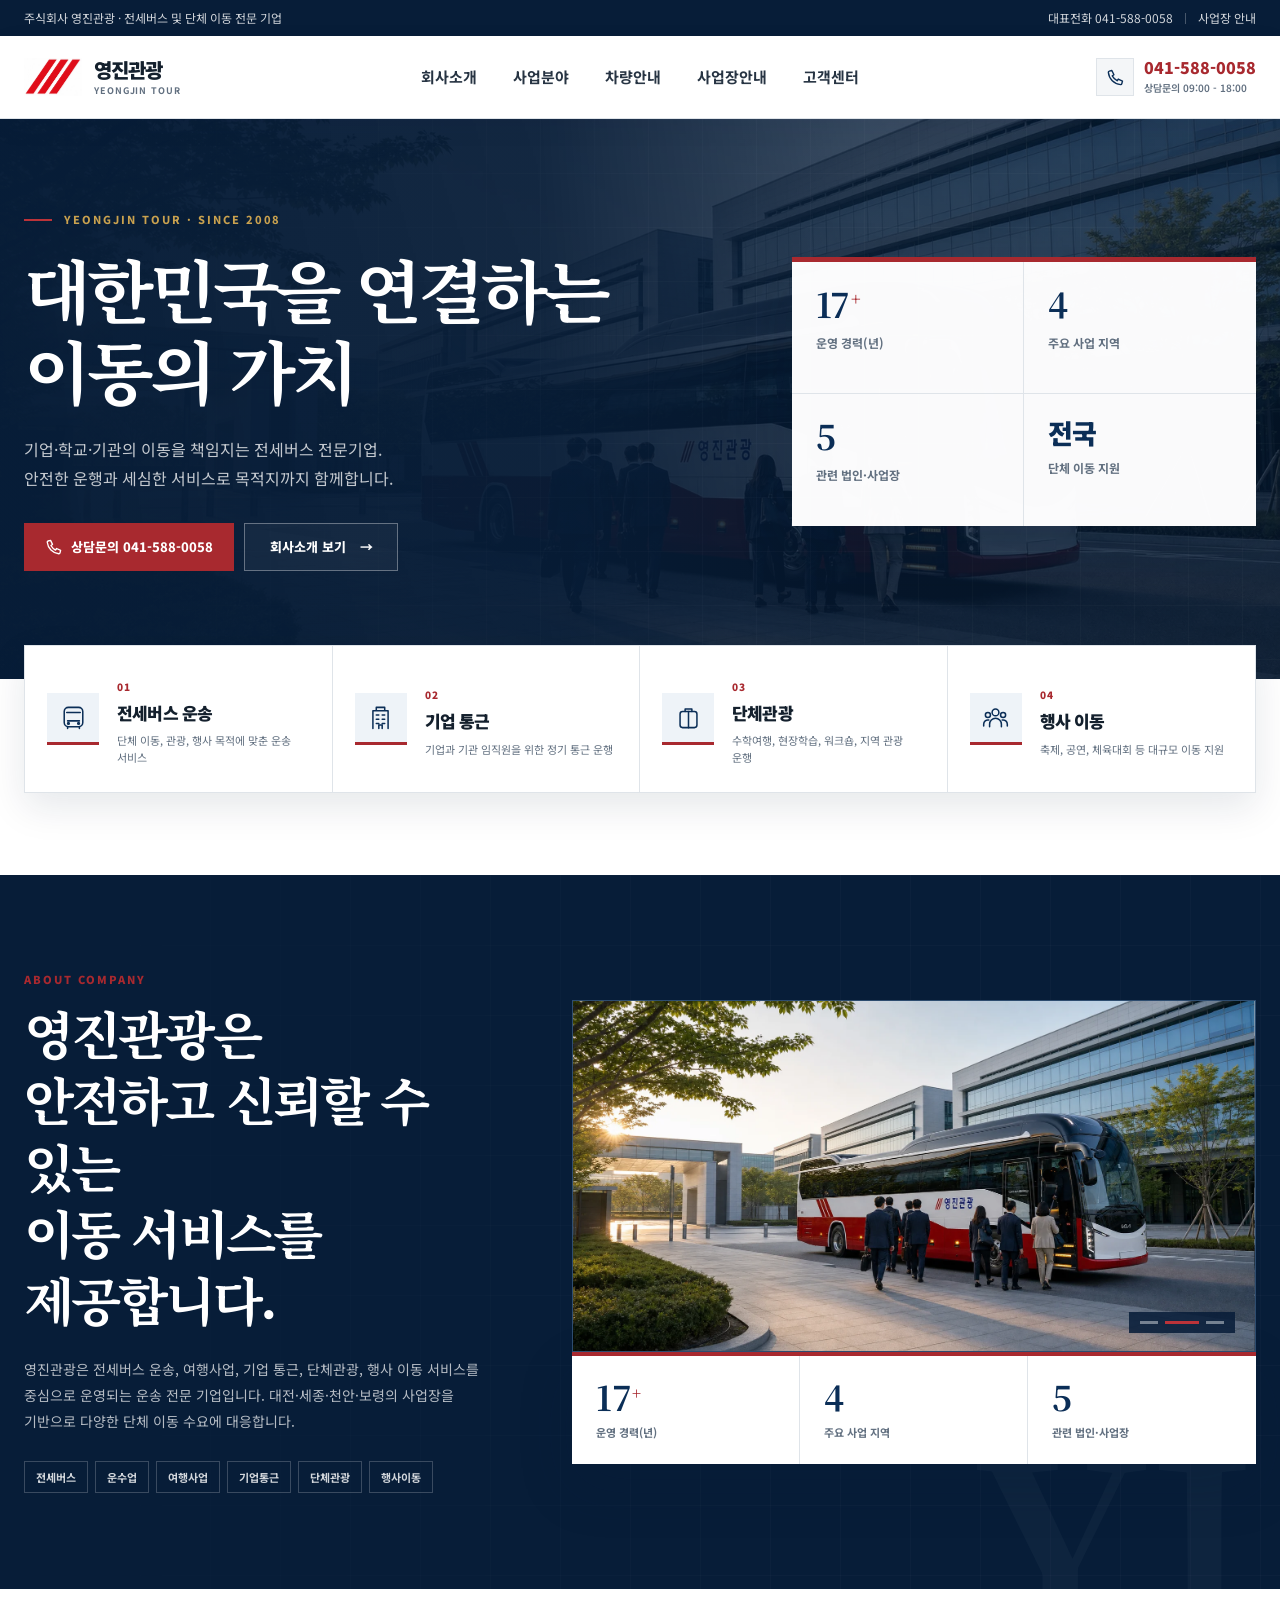
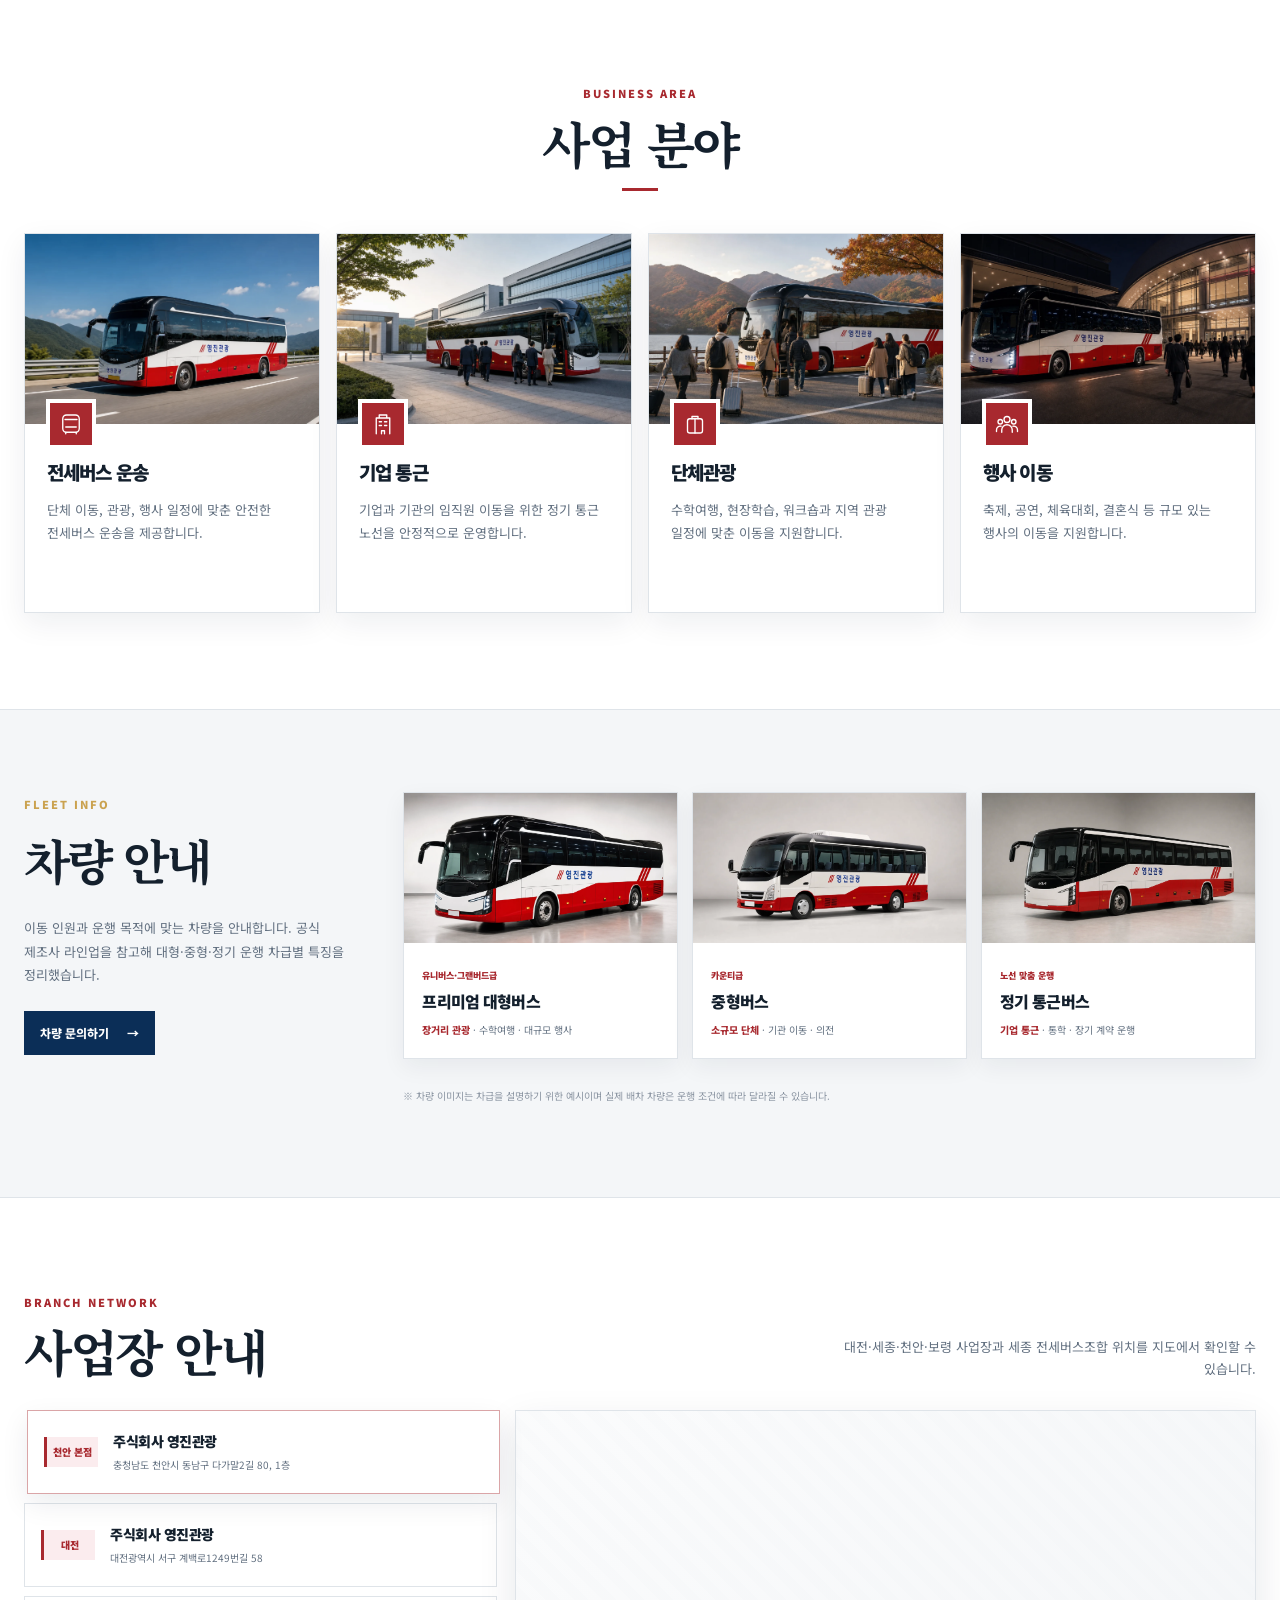
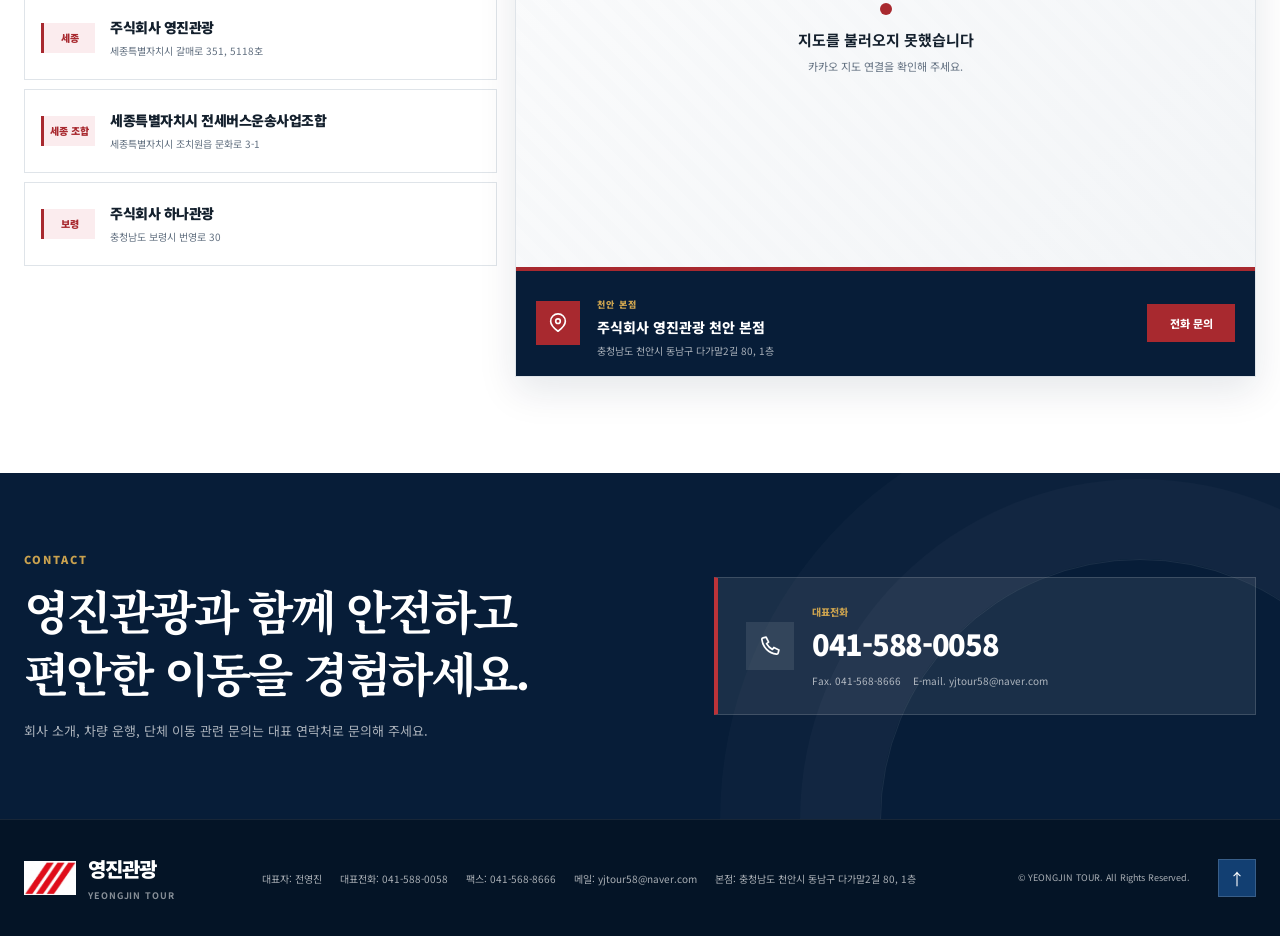
==== commit fbaee133: "Fix mobile navigation overlay" ====
--- a/index.html
+++ b/index.html
@@ -18,7 +18,7 @@
     href="https://fonts.googleapis.com/css2?family=Noto+Sans+KR:wght@400;500;600;700;800;900&family=Noto+Serif+KR:wght@600;700&display=swap"
     rel="stylesheet"
   >
-  <link rel="stylesheet" href="./styles.css?v=association-style-20260722">
+  <link rel="stylesheet" href="./styles.css?v=mobile-menu-fix-20260722">
 </head>
 
 <body>
--- a/styles.css
+++ b/styles.css
@@ -1617,13 +1617,20 @@
   }
 
   .mobile-nav.active {
-    position: fixed;
-    inset: 70px 0 0;
+    position: absolute;
+    z-index: 220;
+    top: 100%;
+    right: 0;
+    bottom: auto;
+    left: 0;
     align-content: start;
     width: 100%;
+    height: calc(100dvh - 70px);
     padding: 18px;
     overflow-y: auto;
     background: #fff;
+    border-top: 1px solid var(--line);
+    box-shadow: 0 24px 48px rgba(7, 29, 56, 0.18);
   }
 
   .mobile-nav a {
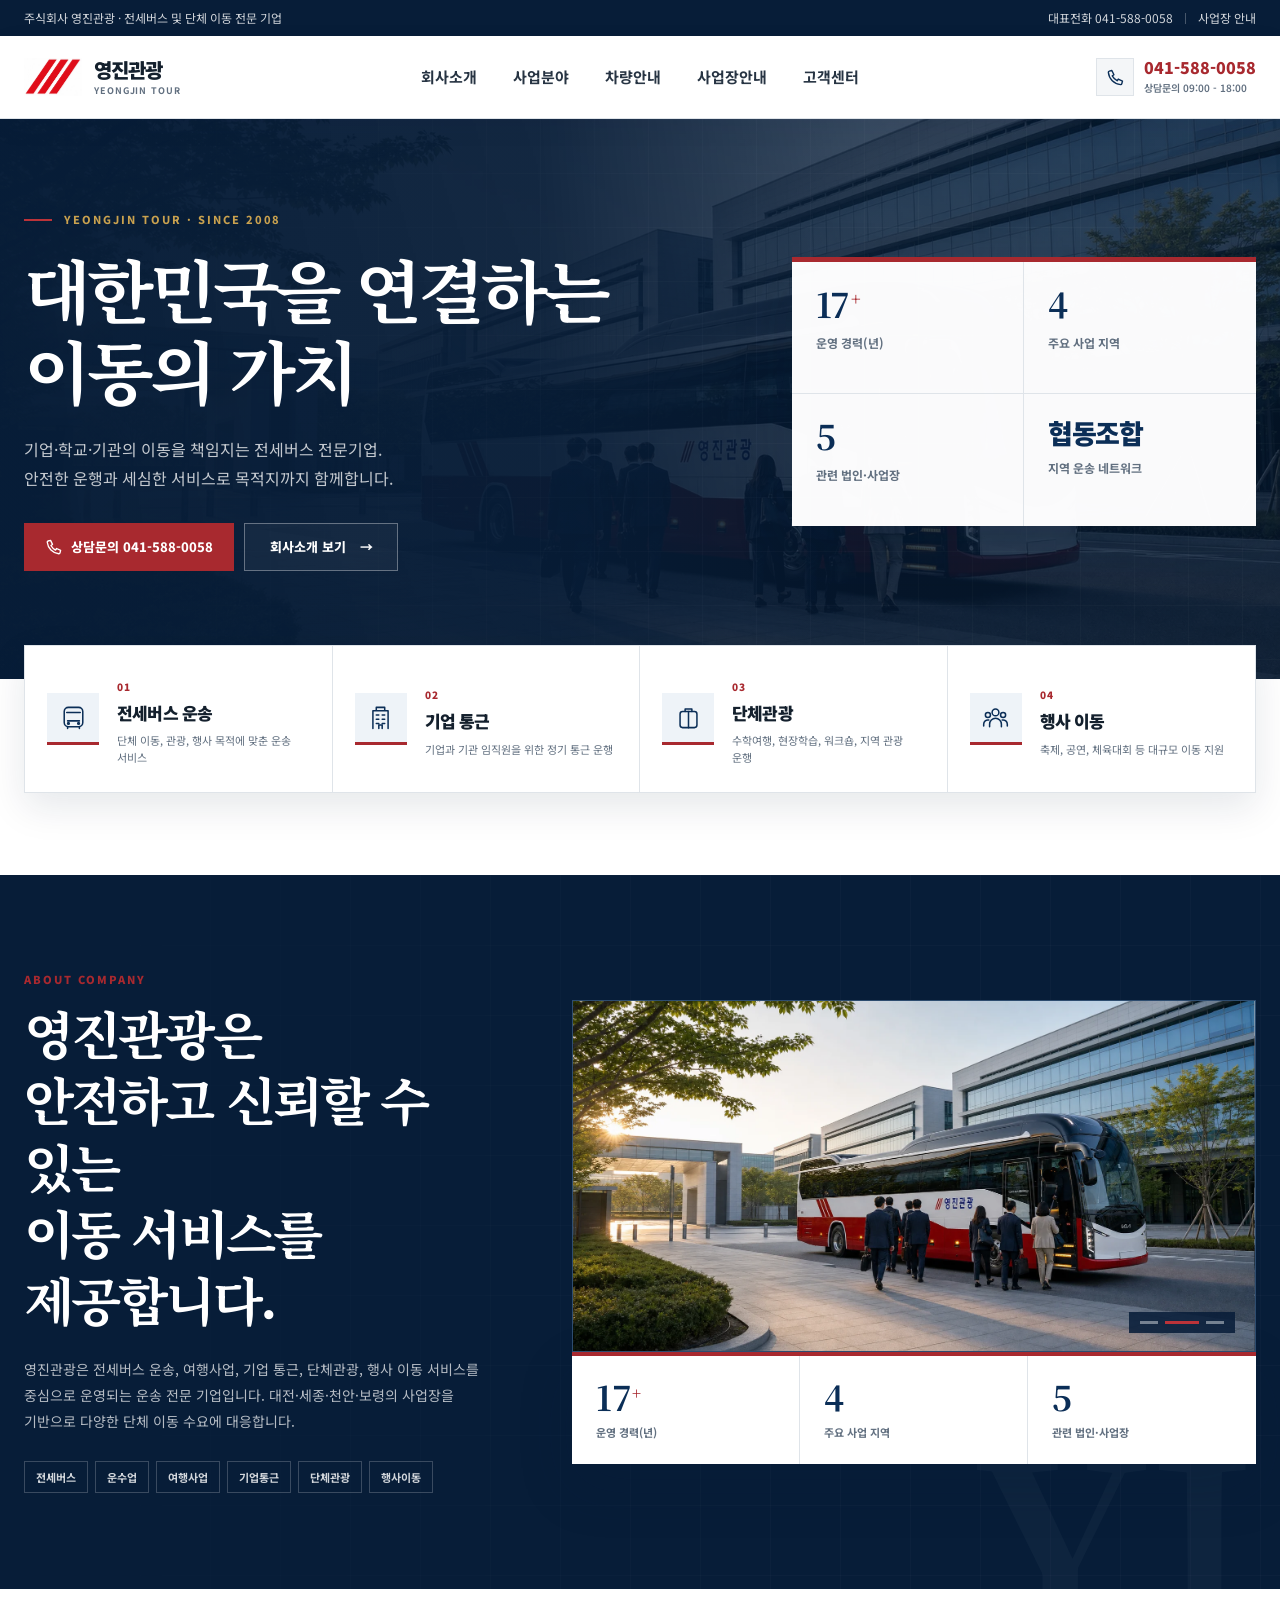
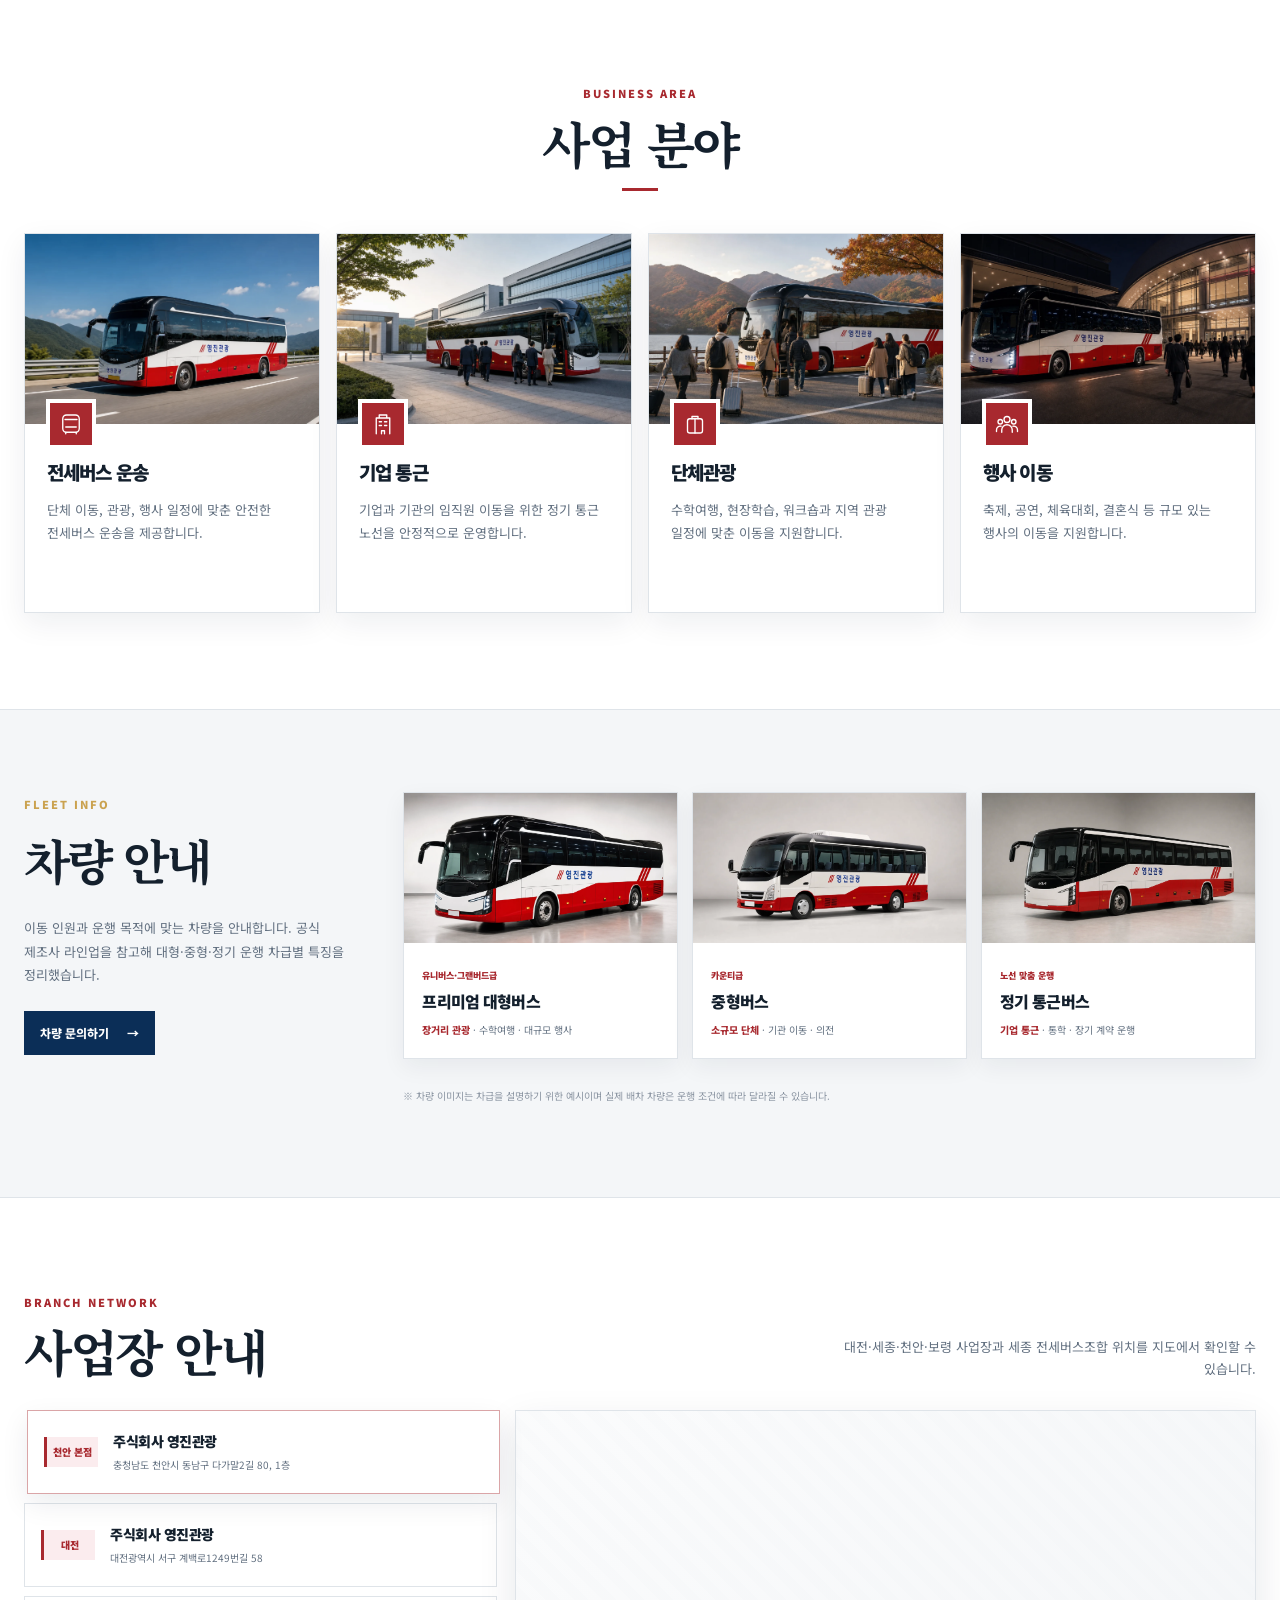
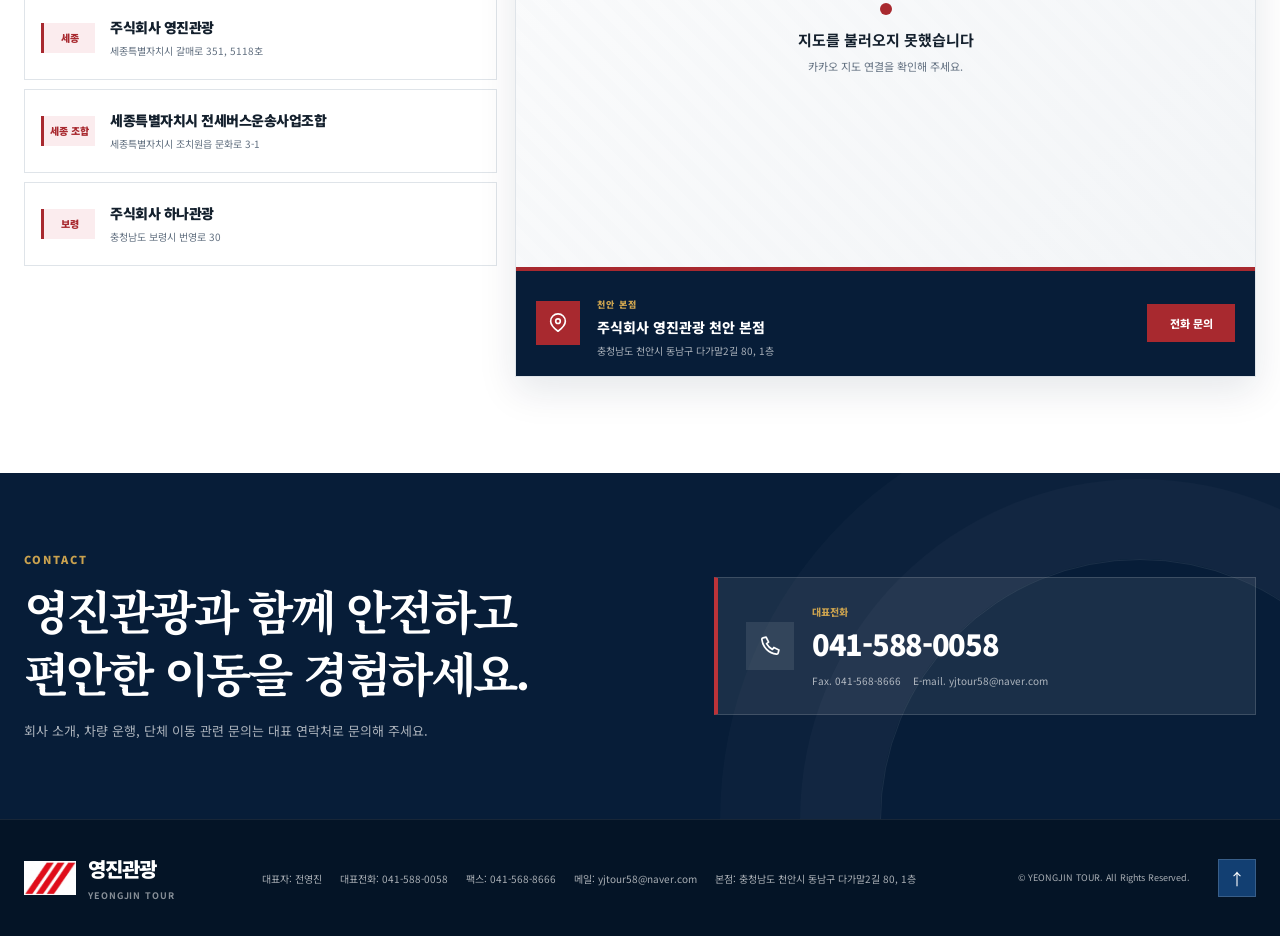
==== commit 45e9d44d: "Replace nationwide stat with cooperative network" ====
--- a/index.html
+++ b/index.html
@@ -18,7 +18,7 @@
     href="https://fonts.googleapis.com/css2?family=Noto+Sans+KR:wght@400;500;600;700;800;900&family=Noto+Serif+KR:wght@600;700&display=swap"
     rel="stylesheet"
   >
-  <link rel="stylesheet" href="./styles.css?v=mobile-menu-fix-20260722">
+  <link rel="stylesheet" href="./styles.css?v=cooperative-label-20260722">
 </head>
 
 <body>
@@ -171,8 +171,8 @@
             <span>관련 법인·사업장</span>
           </article>
           <article>
-            <strong class="stat-word">전국</strong>
-            <span>단체 이동 지원</span>
+            <strong class="stat-word">협동조합</strong>
+            <span>지역 운송 네트워크</span>
           </article>
         </div>
       </div>
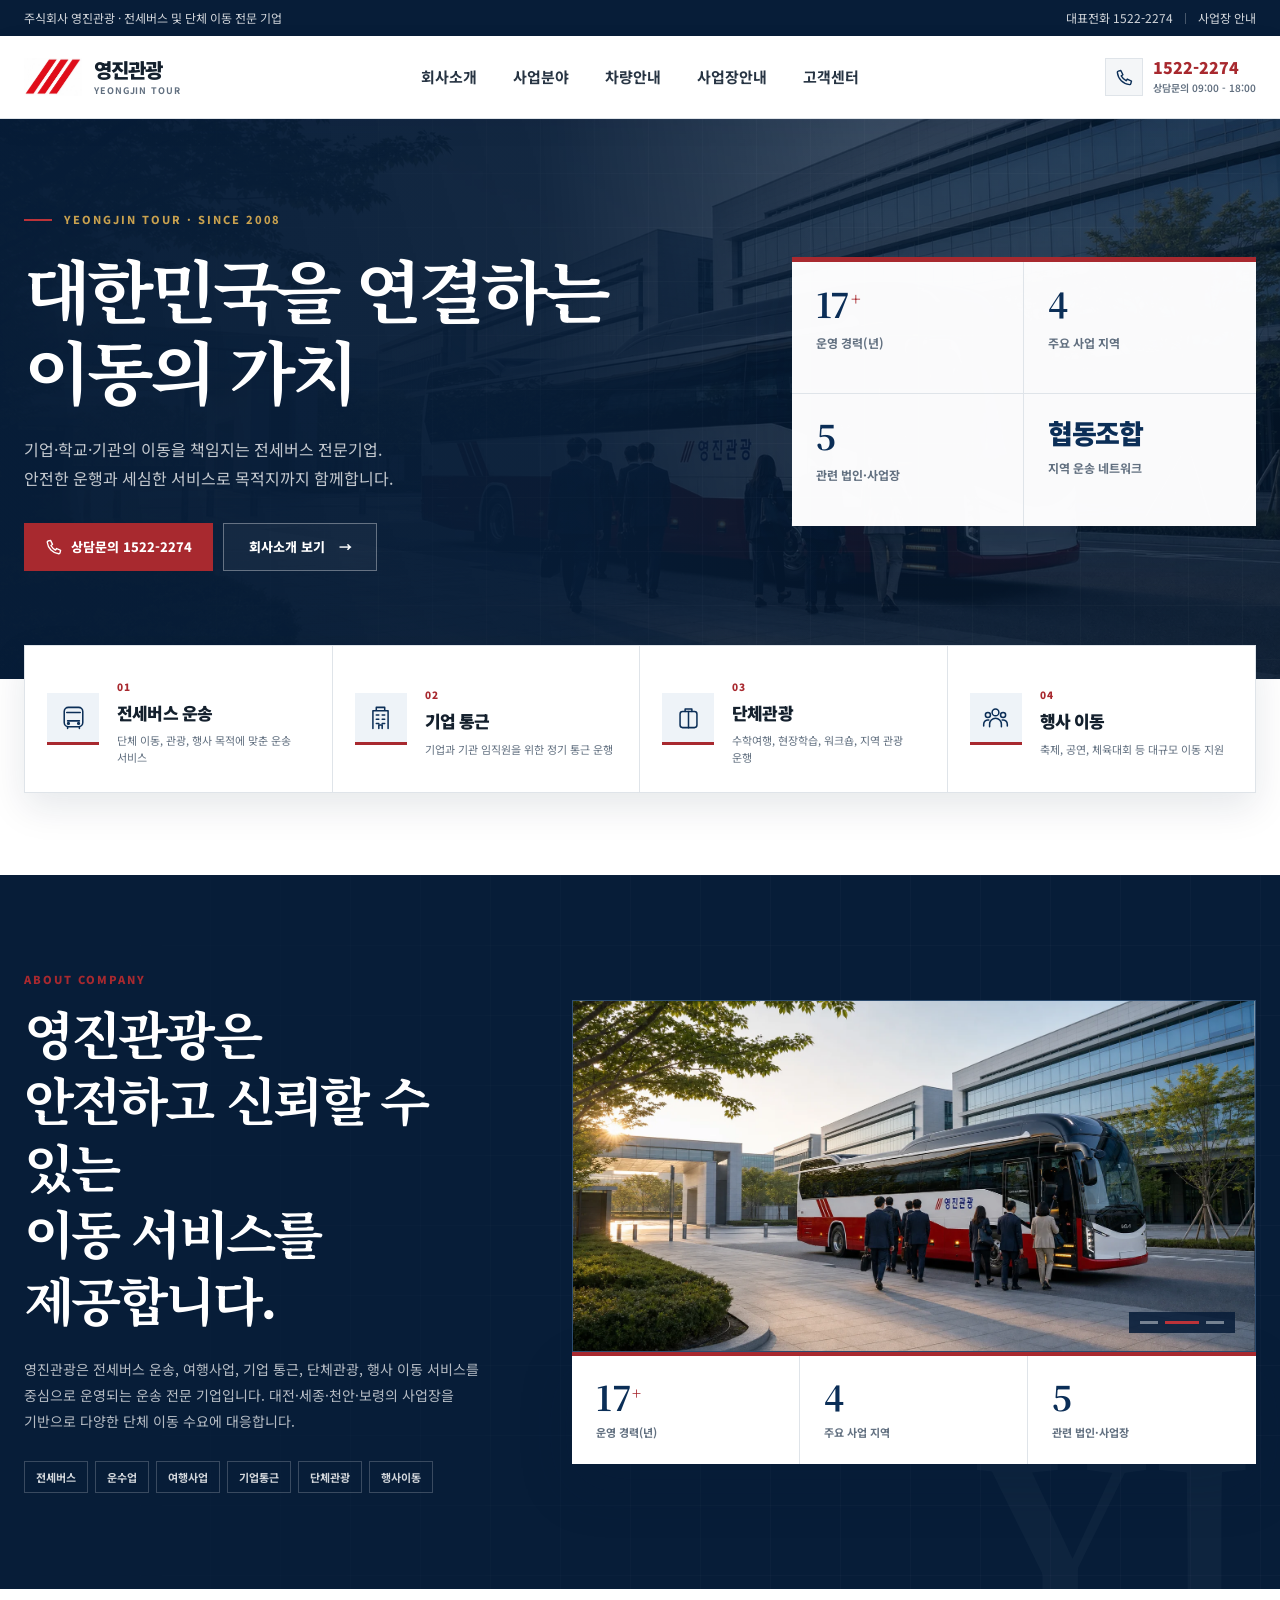
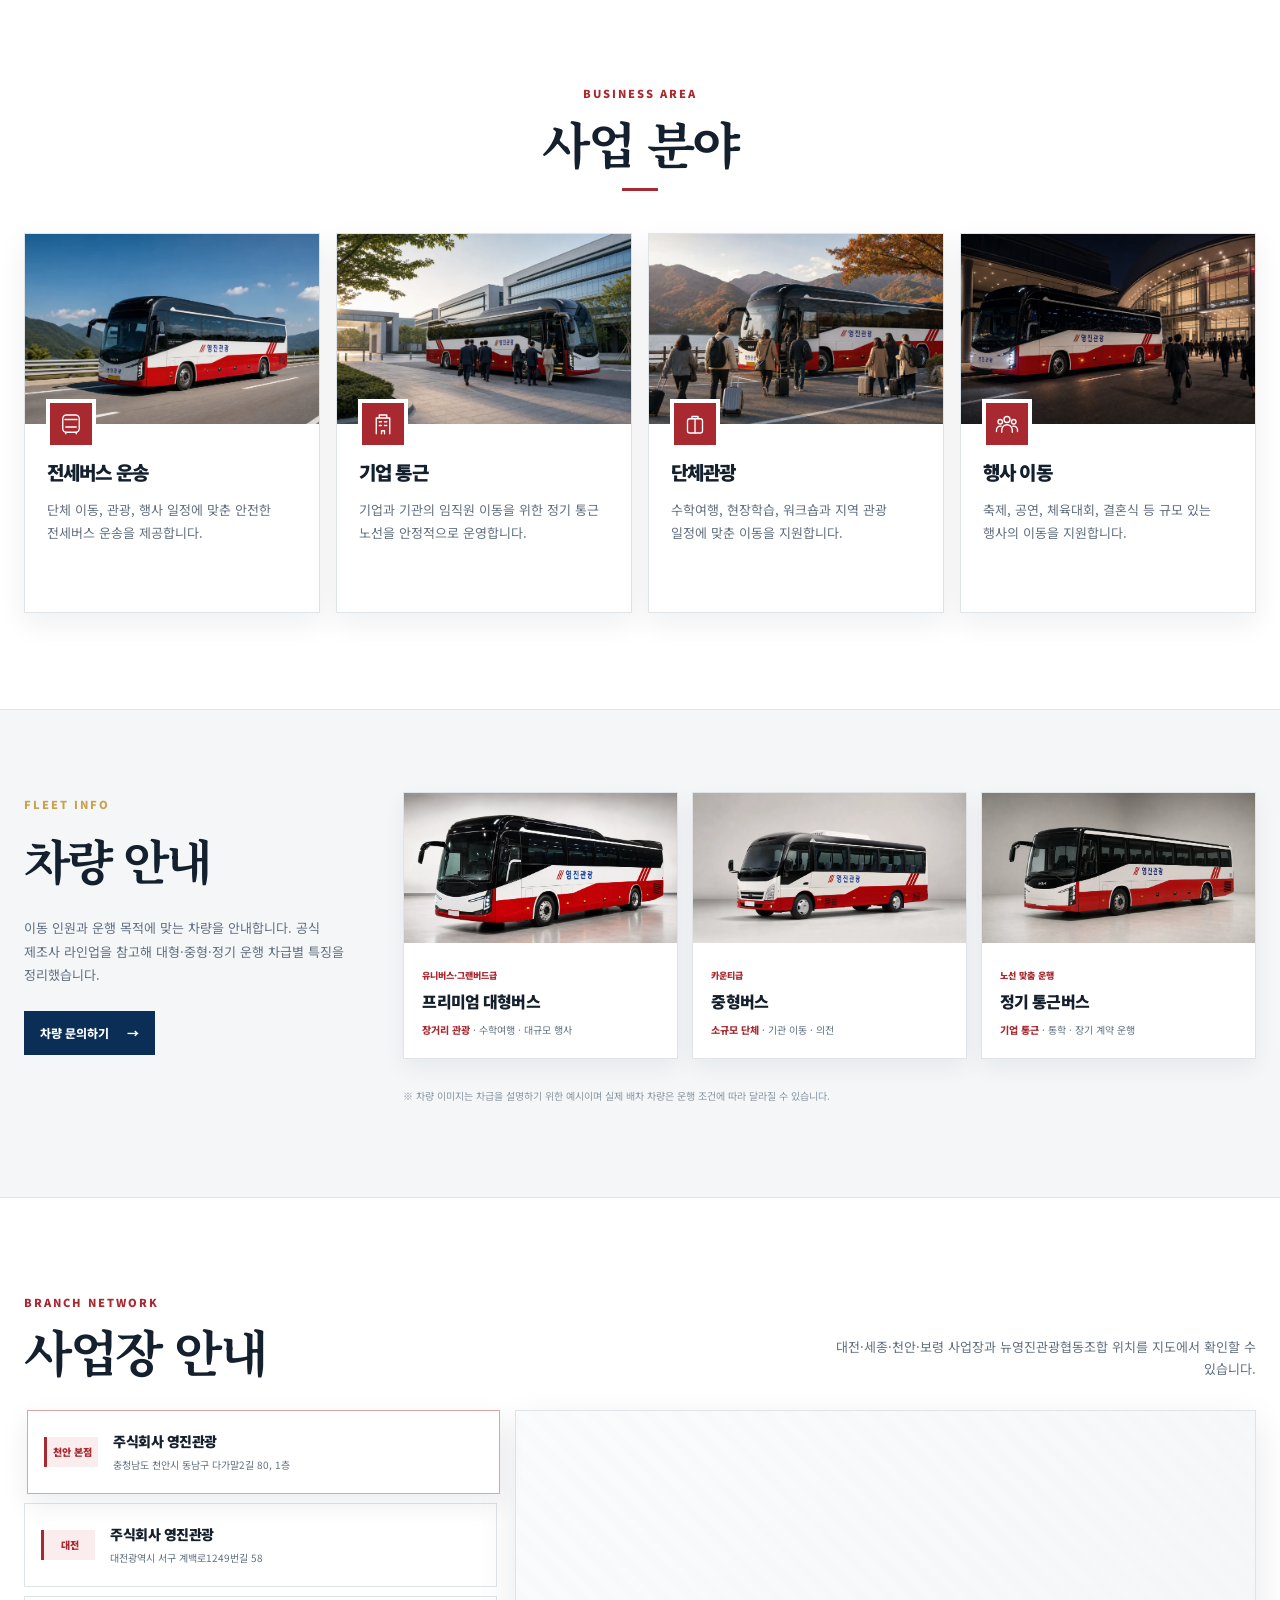
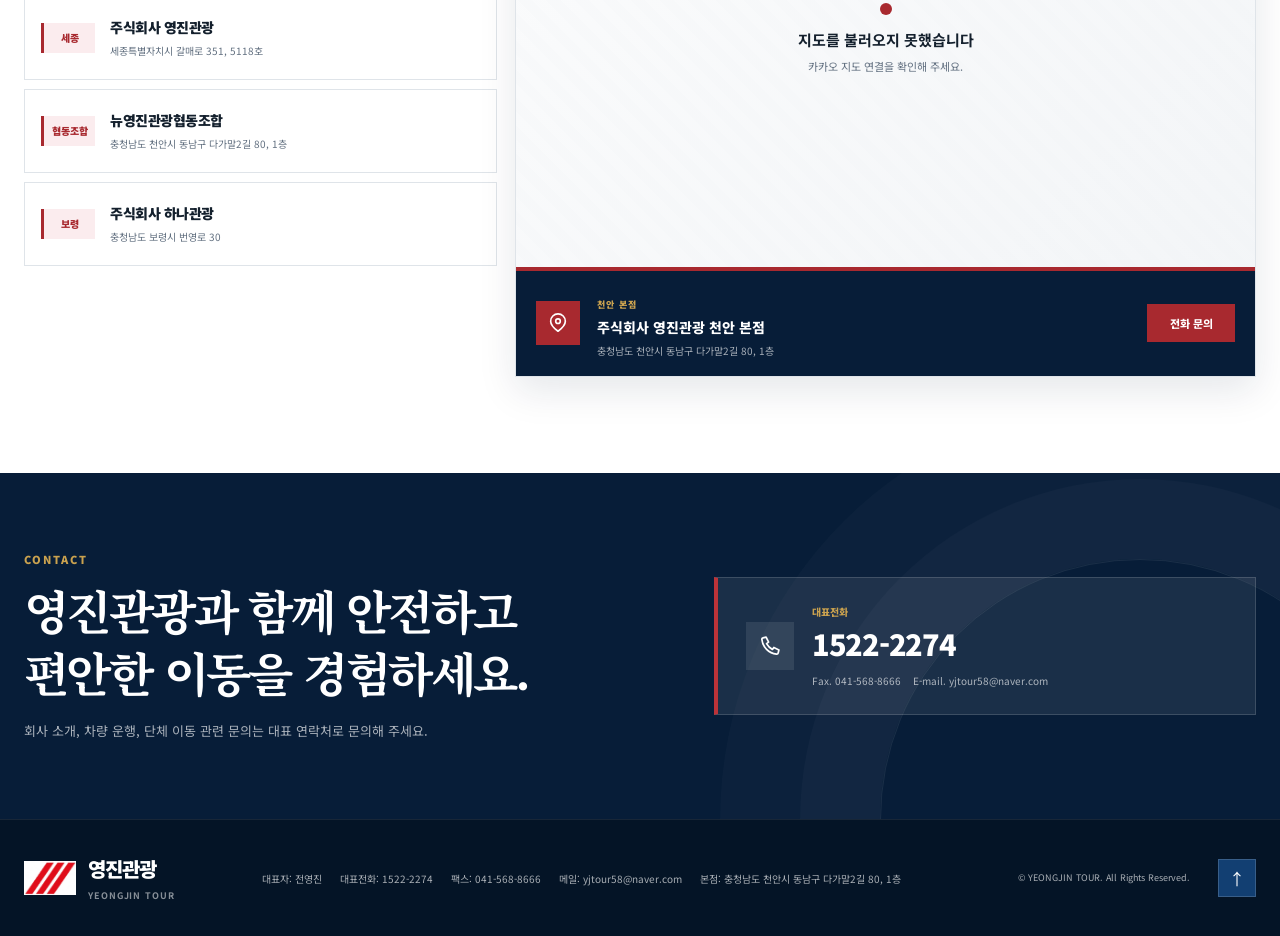
==== commit e456a0ce: "Update hotline and cooperative map location" ====
--- a/index.html
+++ b/index.html
@@ -18,7 +18,7 @@
     href="https://fonts.googleapis.com/css2?family=Noto+Sans+KR:wght@400;500;600;700;800;900&family=Noto+Serif+KR:wght@600;700&display=swap"
     rel="stylesheet"
   >
-  <link rel="stylesheet" href="./styles.css?v=cooperative-label-20260722">
+  <link rel="stylesheet" href="./styles.css?v=contact-cooperative-20260722">
 </head>
 
 <body>
@@ -28,7 +28,7 @@
     <div class="utility-inner">
       <p>주식회사 영진관광 · 전세버스 및 단체 이동 전문 기업</p>
       <div>
-        <a href="tel:0415880058">대표전화 041-588-0058</a>
+        <a href="tel:15222274">대표전화 1522-2274</a>
         <span aria-hidden="true"></span>
         <a href="#locations">사업장 안내</a>
       </div>
@@ -53,14 +53,14 @@
         <a href="#contact">고객센터</a>
       </nav>
 
-      <a class="header-contact" href="tel:0415880058" aria-label="영진관광 전화 041-588-0058">
+      <a class="header-contact" href="tel:15222274" aria-label="영진관광 전화 1522-2274">
         <span class="header-contact-icon" aria-hidden="true">
           <svg viewBox="0 0 24 24">
             <path d="M7.4 3.2 10 8.5 7.9 10a15.6 15.6 0 0 0 6.1 6.1l1.5-2.1 5.3 2.6-.8 3.2c-.2.8-.9 1.3-1.7 1.2C10.1 20.1 3.9 13.9 3 5.7c-.1-.8.4-1.5 1.2-1.7l3.2-.8Z"></path>
           </svg>
         </span>
         <span>
-          <strong>041-588-0058</strong>
+          <strong>1522-2274</strong>
           <small>상담문의 09:00 - 18:00</small>
         </span>
       </a>
@@ -85,7 +85,7 @@
       <a href="#fleet">차량안내</a>
       <a href="#locations">사업장안내</a>
       <a href="#contact">고객센터</a>
-      <a class="mobile-call" href="tel:0415880058">전화 연결 041-588-0058</a>
+      <a class="mobile-call" href="tel:15222274">전화 연결 1522-2274</a>
     </nav>
   </header>
 
@@ -144,11 +144,11 @@
           </p>
 
           <div class="hero-actions">
-            <a class="button button-primary" href="tel:0415880058">
+            <a class="button button-primary" href="tel:15222274">
               <svg viewBox="0 0 24 24" aria-hidden="true">
                 <path d="M7.4 3.2 10 8.5 7.9 10a15.6 15.6 0 0 0 6.1 6.1l1.5-2.1 5.3 2.6-.8 3.2c-.2.8-.9 1.3-1.7 1.2C10.1 20.1 3.9 13.9 3 5.7c-.1-.8.4-1.5 1.2-1.7l3.2-.8Z"></path>
               </svg>
-              상담문의 041-588-0058
+              상담문의 1522-2274
             </a>
             <a class="button button-ghost" href="#about">
               회사소개 보기
@@ -407,7 +407,7 @@
             이동 인원과 운행 목적에 맞는 차량을 안내합니다.
             공식 제조사 라인업을 참고해 대형·중형·정기 운행 차급별 특징을 정리했습니다.
           </p>
-          <a href="tel:0415880058">차량 문의하기 <span aria-hidden="true">→</span></a>
+          <a href="tel:15222274">차량 문의하기 <span aria-hidden="true">→</span></a>
         </div>
 
         <div class="fleet-grid">
@@ -455,7 +455,7 @@
       <div class="section-heading location-heading">
         <p class="section-eyebrow">BRANCH NETWORK</p>
         <h2 id="locationsTitle">사업장 안내</h2>
-        <p>대전·세종·천안·보령 사업장과 세종 전세버스조합 위치를 지도에서 확인할 수 있습니다.</p>
+        <p>대전·세종·천안·보령 사업장과 뉴영진관광협동조합 위치를 지도에서 확인할 수 있습니다.</p>
       </div>
 
       <div class="locations-layout">
@@ -487,11 +487,11 @@
             <i aria-hidden="true">→</i>
           </button>
 
-          <button class="branch-card" type="button" data-branch="sejong-association">
-            <span>세종 조합</span>
-            <div>
-              <strong>세종특별자치시 전세버스운송사업조합</strong>
-              <p>세종특별자치시 조치원읍 문화로 3-1</p>
+          <button class="branch-card" type="button" data-branch="new-yeongjin-cooperative">
+            <span>협동조합</span>
+            <div>
+              <strong>뉴영진관광협동조합</strong>
+              <p>충청남도 천안시 동남구 다가말2길 80, 1층</p>
             </div>
             <i aria-hidden="true">→</i>
           </button>
@@ -507,7 +507,7 @@
         </div>
 
         <div class="map-panel">
-          <div id="kakaoMap" class="kakao-map" aria-label="영진관광 사업장 및 세종 전세버스조합 지도">
+          <div id="kakaoMap" class="kakao-map" aria-label="영진관광 사업장 및 뉴영진관광협동조합 지도">
             <div class="map-loading">
               <span class="map-loading-dot" aria-hidden="true"></span>
               <strong>지도를 불러오는 중입니다</strong>
@@ -527,7 +527,7 @@
               <strong id="selectedBranchName">주식회사 영진관광 천안 본점</strong>
               <p id="selectedBranchAddress">충청남도 천안시 동남구 다가말2길 80, 1층</p>
             </div>
-            <a class="selected-branch-call" href="tel:0415880058">전화 문의</a>
+            <a class="selected-branch-call" href="tel:15222274">전화 문의</a>
           </article>
         </div>
       </div>
@@ -544,7 +544,7 @@
           <p>회사 소개, 차량 운행, 단체 이동 관련 문의는 대표 연락처로 문의해 주세요.</p>
         </div>
 
-        <a class="contact-call" href="tel:0415880058">
+        <a class="contact-call" href="tel:15222274">
           <span class="contact-call-icon" aria-hidden="true">
             <svg viewBox="0 0 24 24">
               <path d="M7.4 3.2 10 8.5 7.9 10a15.6 15.6 0 0 0 6.1 6.1l1.5-2.1 5.3 2.6-.8 3.2c-.2.8-.9 1.3-1.7 1.2C10.1 20.1 3.9 13.9 3 5.7c-.1-.8.4-1.5 1.2-1.7l3.2-.8Z"></path>
@@ -552,7 +552,7 @@
           </span>
           <span class="contact-call-copy">
             <small>대표전화</small>
-            <strong>041-588-0058</strong>
+            <strong>1522-2274</strong>
             <span>Fax. 041-568-8666 &nbsp;&nbsp; E-mail. yjtour58@naver.com</span>
           </span>
         </a>
@@ -573,7 +573,7 @@
 
       <div class="footer-details">
         <span>대표자: 전영진</span>
-        <span>대표전화: 041-588-0058</span>
+        <span>대표전화: 1522-2274</span>
         <span>팩스: 041-568-8666</span>
         <span>메일: yjtour58@naver.com</span>
         <span>본점: 충청남도 천안시 동남구 다가말2길 80, 1층</span>
@@ -588,6 +588,6 @@
   </footer>
 
   <script src="./map-config.js?v=association-style-20260722"></script>
-  <script src="./app.js?v=association-style-20260722"></script>
+  <script src="./app.js?v=contact-cooperative-20260722"></script>
 </body>
 </html>
